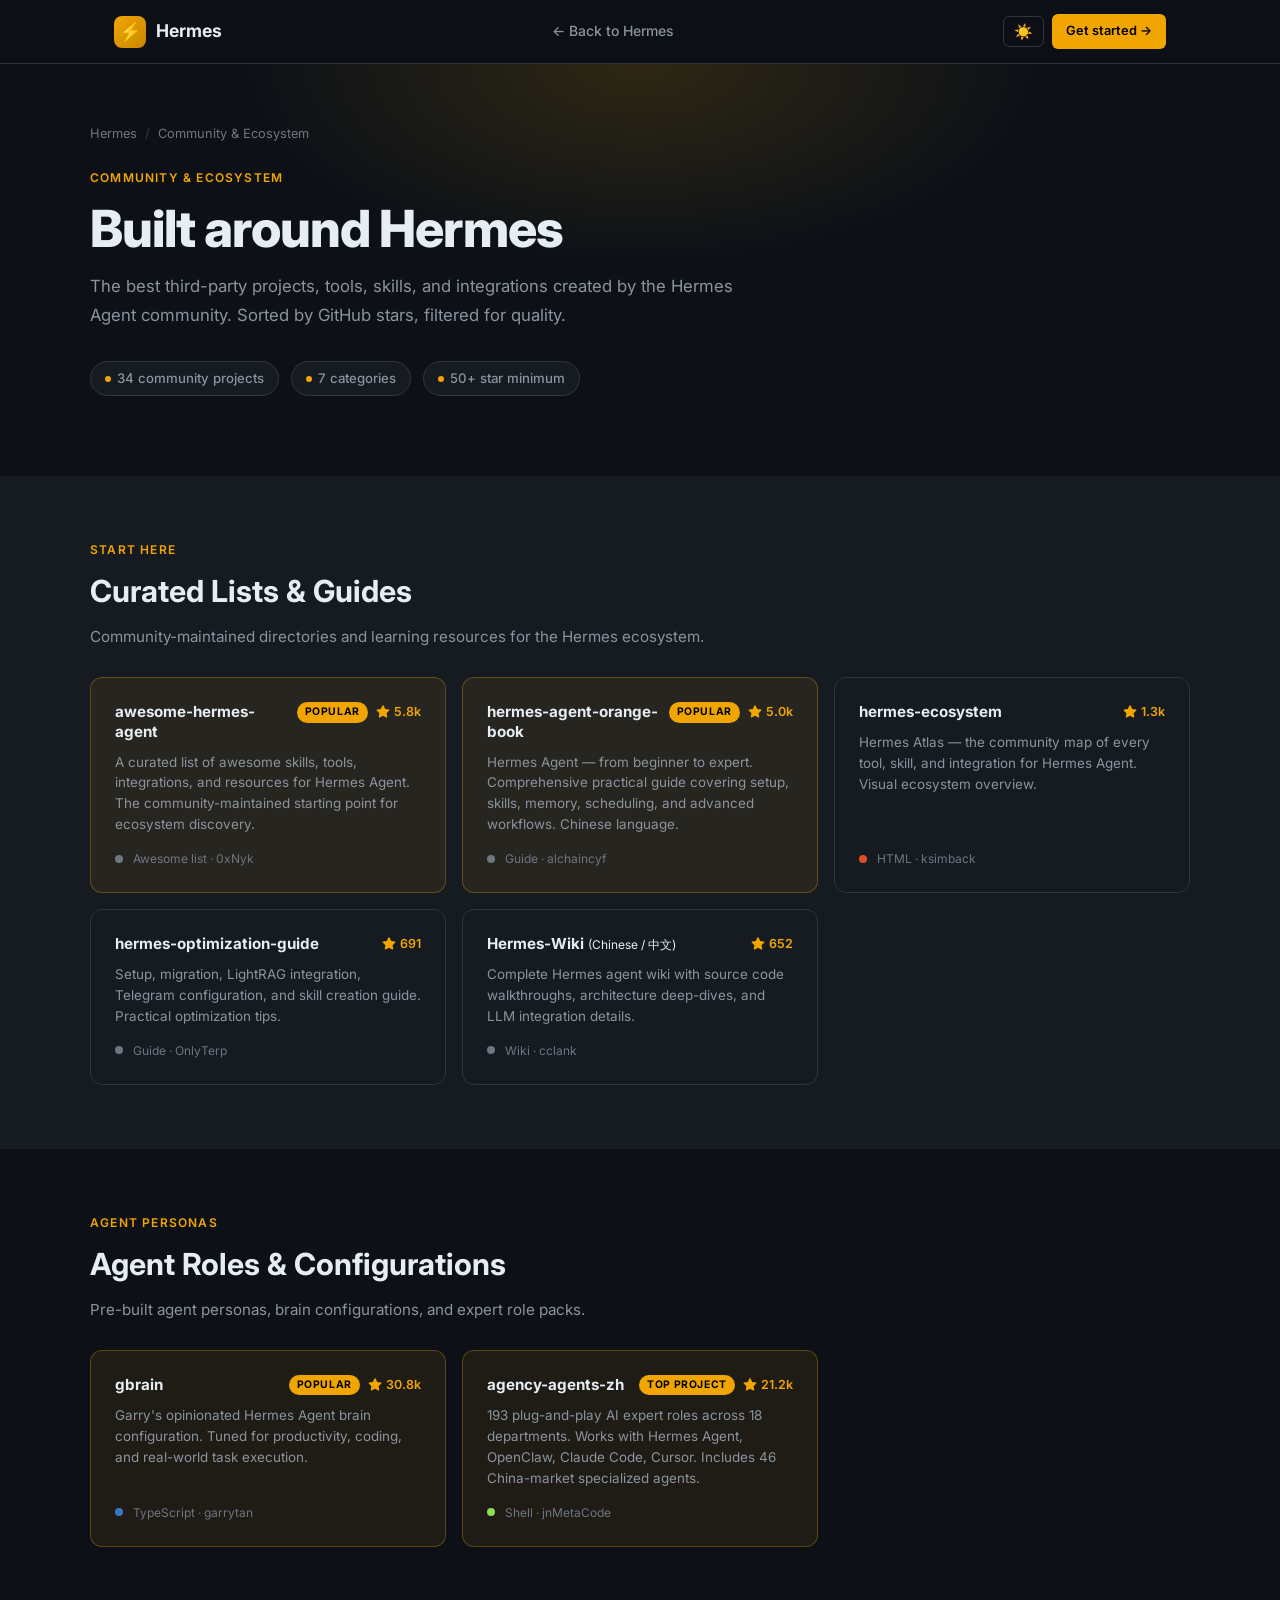
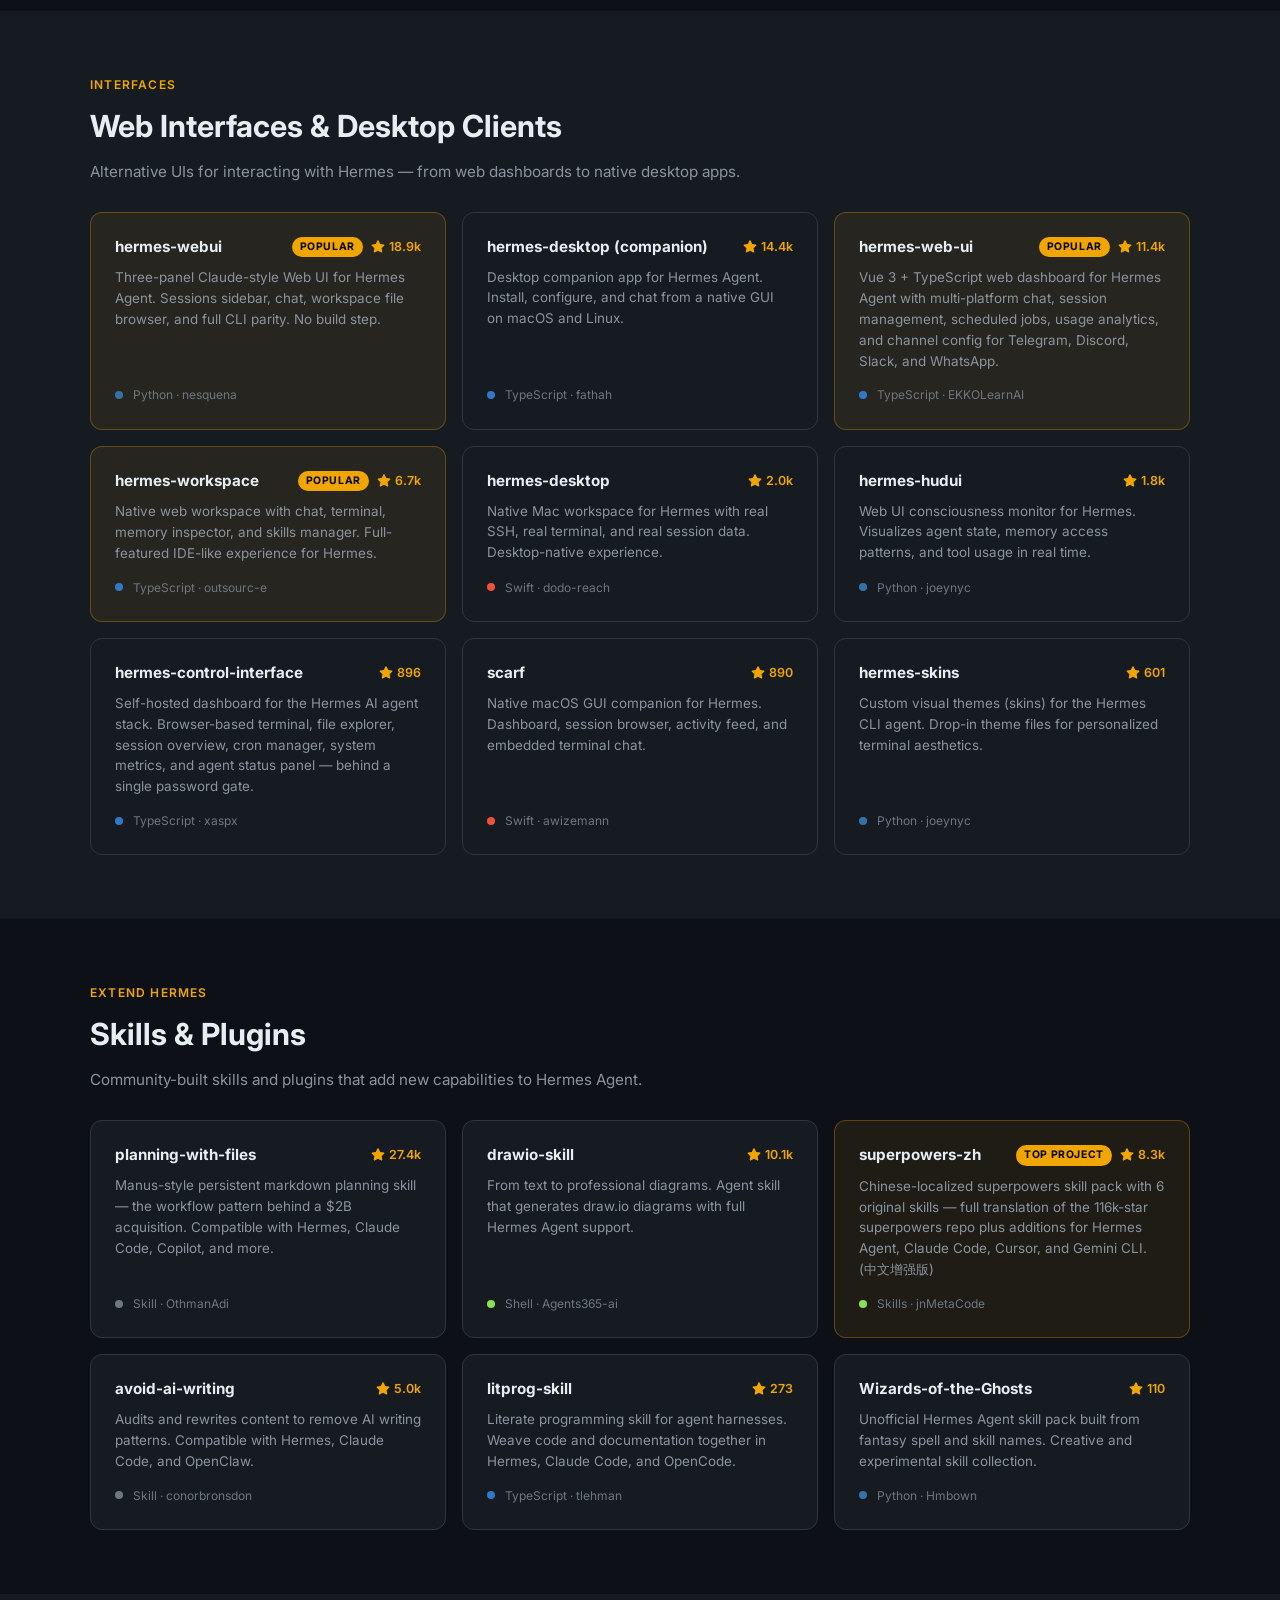
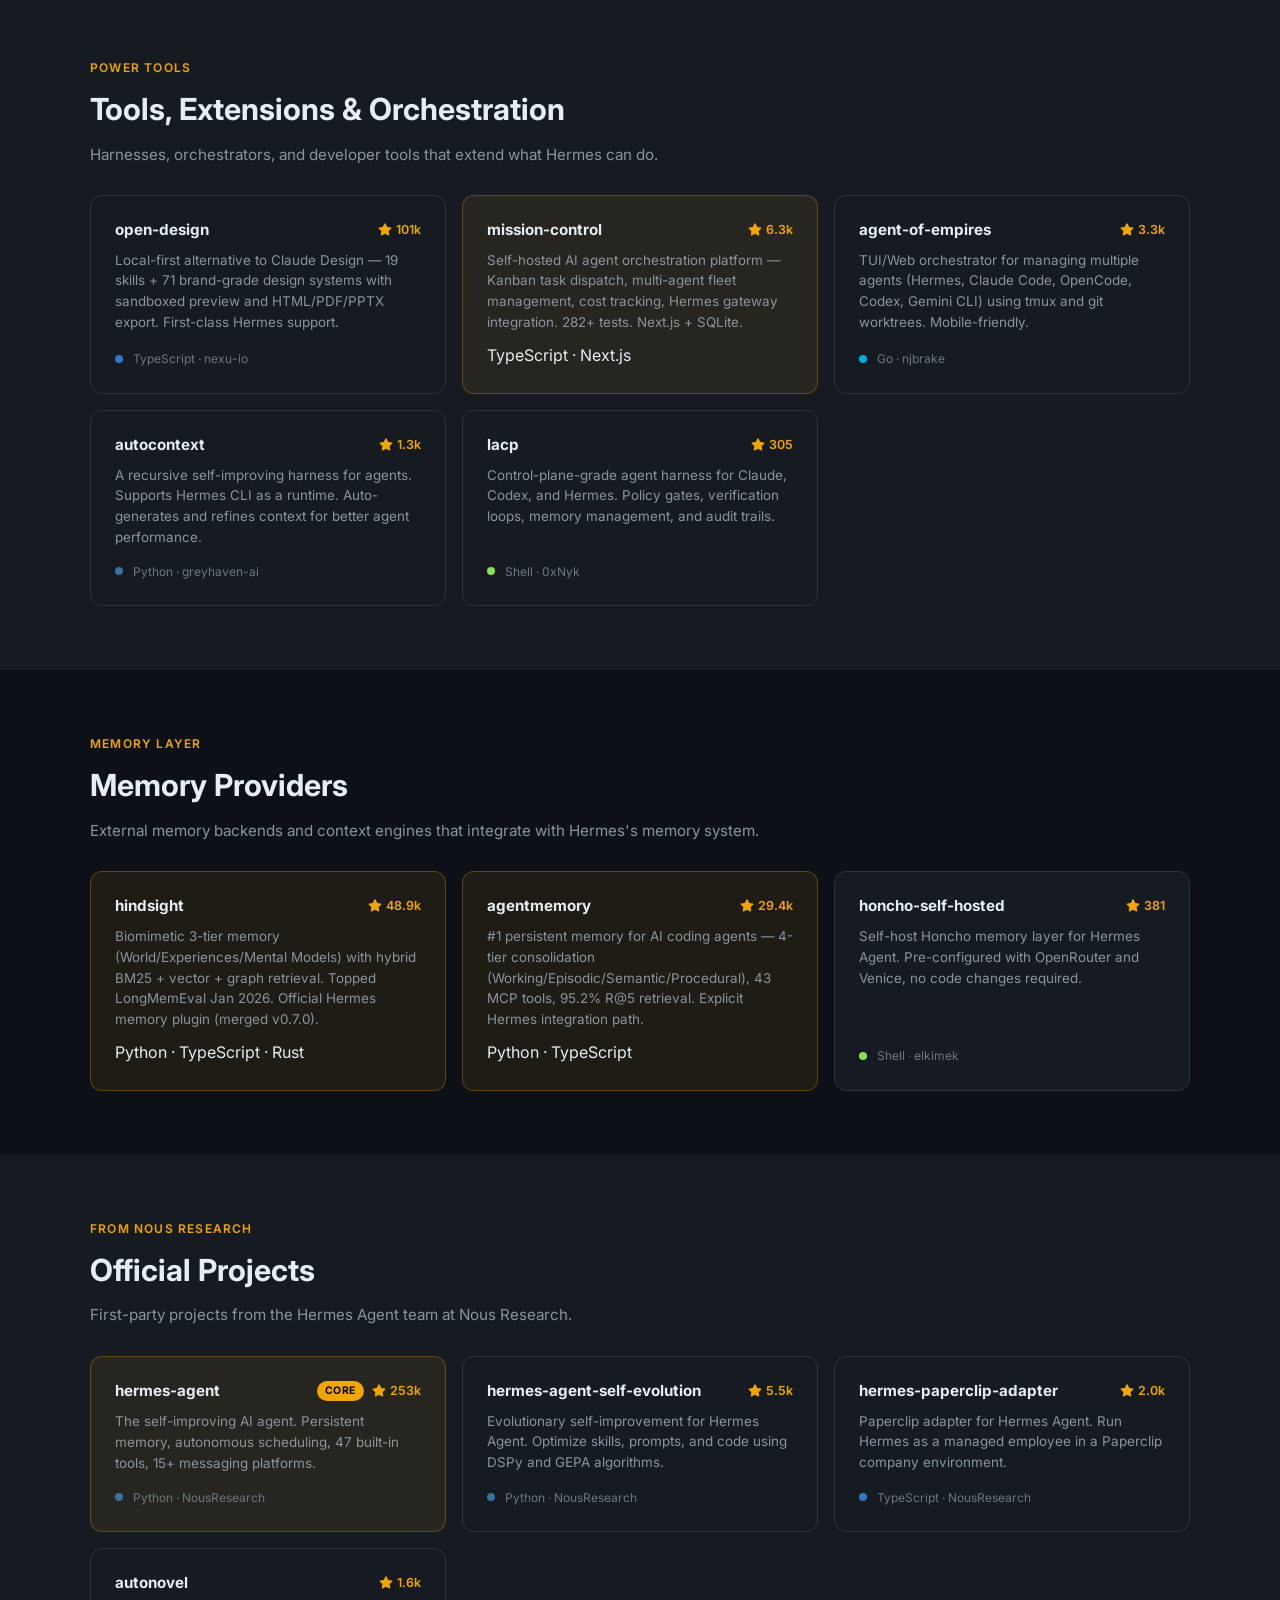
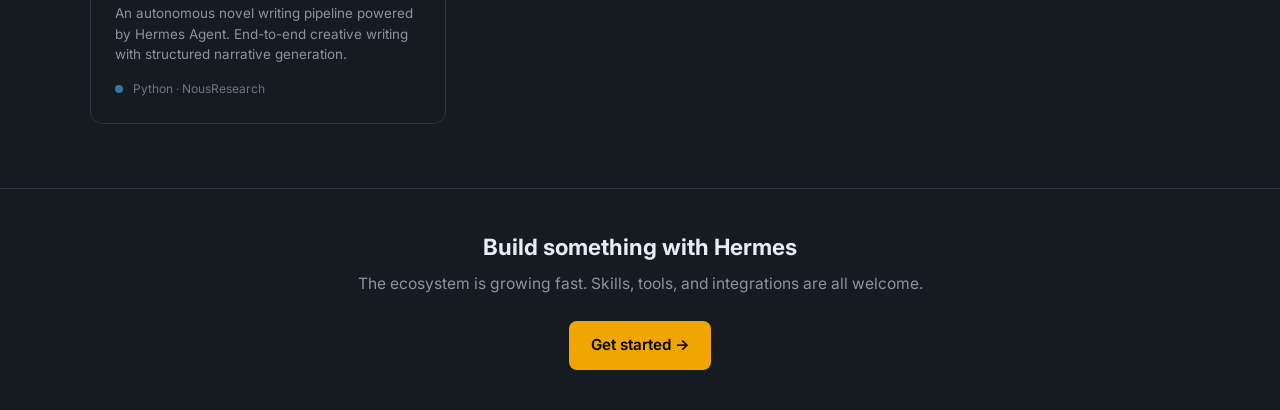
==== community/index.html @ 9e8f39f0 "docs(community): daily star count refresh + re-sort by stars" ====
<!DOCTYPE html>
<html lang="en" data-theme="dark">
<head>
  <script>
    // Canonical URL: strip trailing index.html so links always show the clean path
    (function(){
      var p = window.location.pathname;
      if (p.endsWith('/index.html')) {
        var clean = p.slice(0, p.length - 'index.html'.length);
        window.history.replaceState(null, '', clean + window.location.search + window.location.hash);
      }
    })();
  </script>
  <meta charset="UTF-8" />
  <meta name="viewport" content="width=device-width, initial-scale=1.0" />
  <title>Hermes Ecosystem — Community Projects &amp; Tools</title>
  <meta name="description" content="The best third-party projects, tools, skills, and integrations built around Hermes Agent by the open-source community." />
  <meta property="og:title" content="Hermes Ecosystem — Community Projects & Tools" />
  <meta property="og:description" content="The best third-party projects, tools, skills, and integrations built around Hermes Agent." />
  <meta property="og:type" content="website" />
  <link rel="icon" type="image/svg+xml" href="/favicon.svg" />
  <link rel="icon" type="image/png" sizes="32x32" href="/favicon-32.png" />
  <link rel="icon" type="image/png" sizes="192x192" href="/favicon-192.png" />
  <link rel="shortcut icon" href="/favicon.ico" />
  <link rel="apple-touch-icon" sizes="512x512" href="/apple-touch-icon.png" />
  <link rel="preconnect" href="https://fonts.googleapis.com" />
  <link rel="preconnect" href="https://fonts.gstatic.com" crossorigin />
  <link href="https://fonts.googleapis.com/css2?family=Inter:wght@300;400;500;600;700;800&family=JetBrains+Mono:wght@400;500&display=swap" rel="stylesheet" />
  <style>
    :root {
      --bg-primary: #0d1117;
      --bg-secondary: #161b22;
      --bg-tertiary: #21262d;
      --bg-card: #161b22;
      --bg-card-hover: #1c2128;
      --border: #30363d;
      --border-hover: #484f58;
      --text-primary: #e6edf3;
      --text-secondary: #8b949e;
      --text-muted: #6e7681;
      --accent: #f0a500;
      --accent-dim: #c88800;
      --accent-glow: rgba(240,165,0,0.15);
      --accent-subtle: rgba(240,165,0,0.08);
      --green: #3fb950;
      --red: #f85149;
      --blue: #58a6ff;
      --purple: #bc8cff;
      --nav-height: 64px;
      --radius: 8px;
      --radius-lg: 12px;
      --shadow: 0 1px 3px rgba(0,0,0,0.4),0 4px 16px rgba(0,0,0,0.3);
    }
    [data-theme="light"] {
      --bg-primary: #ffffff;
      --bg-secondary: #f6f8fa;
      --bg-tertiary: #eaeef2;
      --bg-card: #ffffff;
      --bg-card-hover: #f6f8fa;
      --border: #d0d7de;
      --border-hover: #9198a1;
      --text-primary: #1f2328;
      --text-secondary: #656d76;
      --text-muted: #9198a1;
      --accent: #c07800;
      --accent-dim: #a06000;
      --accent-glow: rgba(192,120,0,0.12);
      --accent-subtle: rgba(192,120,0,0.06);
      --green: #1a7f37;
      --red: #cf222e;
      --blue: #0969da;
      --purple: #7c3aed;
      --shadow: 0 1px 3px rgba(0,0,0,0.1),0 4px 16px rgba(0,0,0,0.06);
    }
    *,*::before,*::after{box-sizing:border-box;margin:0;padding:0}
    html{scroll-behavior:smooth;font-size:16px;overflow-x:hidden}
    body{font-family:'Inter',-apple-system,BlinkMacSystemFont,'Segoe UI',sans-serif;background:var(--bg-primary);color:var(--text-primary);line-height:1.6;transition:background 0.2s,color 0.2s;-webkit-font-smoothing:antialiased}
    a{color:var(--accent);text-decoration:none;transition:color 0.15s}
    a:hover{color:var(--accent-dim)}
    ::-webkit-scrollbar{width:6px;height:6px}
    ::-webkit-scrollbar-track{background:var(--bg-secondary)}
    ::-webkit-scrollbar-thumb{background:var(--border);border-radius:3px}

    /* Nav */
    #nav{position:fixed;top:0;left:0;right:0;height:var(--nav-height);background:rgba(13,17,23,0.92);backdrop-filter:blur(12px);-webkit-backdrop-filter:blur(12px);border-bottom:1px solid var(--border);z-index:1000}
    [data-theme="light"] #nav{background:rgba(255,255,255,0.92)}
    .nav-inner{max-width:1100px;margin:0 auto;padding:0 24px;height:100%;display:flex;align-items:center;justify-content:space-between;gap:16px}
    .nav-logo{display:flex;align-items:center;gap:10px;font-weight:700;font-size:1.1rem;color:var(--text-primary);text-decoration:none;flex-shrink:0}
    .nav-logo-icon{width:32px;height:32px;background:linear-gradient(135deg,var(--accent),var(--accent-dim));border-radius:8px;display:flex;align-items:center;justify-content:center;font-size:18px;line-height:1}
    .nav-back{display:flex;align-items:center;gap:6px;color:var(--text-secondary);font-size:0.875rem;font-weight:500;padding:6px 12px;border-radius:6px;transition:color 0.15s,background 0.15s;text-decoration:none}
    .nav-back:hover{color:var(--text-primary);background:var(--bg-tertiary)}
    .btn-theme{background:none;border:1px solid var(--border);color:var(--text-secondary);cursor:pointer;padding:7px 10px;border-radius:6px;font-size:15px;line-height:1;transition:border-color 0.15s,color 0.15s,background 0.15s}
    .btn-theme:hover{border-color:var(--border-hover);color:var(--text-primary);background:var(--bg-tertiary)}
    .hamburger{display:none;flex-direction:column;gap:5px;cursor:pointer;padding:6px;border:1px solid var(--border);border-radius:6px;background:none;transition:border-color 0.15s;flex-shrink:0}
    .hamburger:hover{border-color:var(--border-hover)}
    .hamburger span{display:block;width:20px;height:2px;background:var(--text-secondary);border-radius:2px;transition:transform 0.2s,opacity 0.2s}
    .hamburger.open span:nth-child(1){transform:translateY(7px) rotate(45deg)}
    .hamburger.open span:nth-child(2){opacity:0}
    .hamburger.open span:nth-child(3){transform:translateY(-7px) rotate(-45deg)}
    #community-mobile-menu{display:none;position:fixed;top:var(--nav-height);left:0;right:0;background:var(--bg-secondary);border-bottom:1px solid var(--border);padding:16px 24px;z-index:999;flex-direction:column;gap:4px}
    #community-mobile-menu.open{display:flex}
    #community-mobile-menu a{color:var(--text-secondary);font-size:0.95rem;font-weight:500;padding:10px 12px;border-radius:6px;transition:color 0.15s,background 0.15s;text-decoration:none}
    #community-mobile-menu a:hover{color:var(--text-primary);background:var(--bg-tertiary)}
    .btn-cta{background:var(--accent);color:#000;font-size:0.8rem;font-weight:600;padding:7px 14px;border-radius:6px;border:none;cursor:pointer;text-decoration:none;display:inline-block;transition:background 0.15s,transform 0.1s;white-space:nowrap}
    .btn-cta:hover{background:var(--accent-dim);color:#000;transform:translateY(-1px)}

    /* Layout */
    main{padding-top:var(--nav-height)}
    .hero{padding:60px 24px 48px;background:var(--bg-primary);position:relative;overflow:hidden}
    .hero::before{content:'';position:absolute;top:-200px;left:50%;transform:translateX(-50%);width:800px;height:400px;background:radial-gradient(ellipse at center,var(--accent-glow) 0%,transparent 70%);pointer-events:none}
    .container{max-width:1100px;margin:0 auto;position:relative}
    .section{padding:64px 24px}
    .section-alt{background:var(--bg-secondary)}

    /* Breadcrumb */
    .breadcrumb{display:flex;align-items:center;gap:8px;font-size:0.8rem;color:var(--text-muted);margin-bottom:24px;flex-wrap:wrap}
    .breadcrumb a{color:var(--text-muted)}
    .breadcrumb a:hover{color:var(--accent)}
    .breadcrumb-sep{opacity:0.4}

    /* Hero content */
    .page-label{font-size:0.75rem;font-weight:600;letter-spacing:0.1em;text-transform:uppercase;color:var(--accent);margin-bottom:12px}
    .page-title{font-size:clamp(2rem,5vw,3.2rem);font-weight:800;line-height:1.1;letter-spacing:-0.02em;margin-bottom:16px}
    .page-sub{font-size:1.05rem;color:var(--text-secondary);max-width:680px;line-height:1.7;margin-bottom:32px}

    /* Stats bar */
    .stats-bar{display:flex;flex-wrap:wrap;gap:12px;margin-bottom:32px}
    .stat-pill{display:inline-flex;align-items:center;gap:6px;background:var(--bg-secondary);border:1px solid var(--border);color:var(--text-secondary);font-size:0.825rem;font-weight:500;padding:6px 14px;border-radius:100px}
    .stat-pill .dot{width:6px;height:6px;background:var(--accent);border-radius:50%;flex-shrink:0}

    /* Category sections */
    .cat-label{font-size:0.75rem;font-weight:600;letter-spacing:0.1em;text-transform:uppercase;color:var(--accent);margin-bottom:8px}
    .cat-title{font-size:clamp(1.4rem,3vw,1.9rem);font-weight:700;margin-bottom:8px;color:var(--text-primary)}
    .cat-desc{font-size:0.95rem;color:var(--text-secondary);max-width:680px;line-height:1.65;margin-bottom:28px}

    /* Project cards */
    .project-grid{display:grid;grid-template-columns:repeat(3,minmax(0,1fr));gap:16px;margin-bottom:0}
    .project-grid > *{min-width:0}
    .project-card{background:var(--bg-card);border:1px solid var(--border);border-radius:var(--radius-lg);padding:24px;display:flex;flex-direction:column;gap:10px;transition:border-color 0.2s,transform 0.15s,background 0.2s;text-decoration:none;color:inherit}
    .project-card:hover{border-color:var(--accent);transform:translateY(-3px);background:var(--bg-card-hover);color:inherit}
    .project-header{display:flex;align-items:flex-start;justify-content:space-between;gap:8px}
    .project-name{font-size:0.95rem;font-weight:700;color:var(--text-primary);line-height:1.3;word-break:break-word;min-width:0;flex:1}
    .project-stars{display:inline-flex;align-items:center;gap:4px;font-size:0.78rem;font-weight:600;color:var(--accent);white-space:nowrap;flex-shrink:0}
    .project-stars svg{width:14px;height:14px;fill:var(--accent)}
    .project-desc{font-size:0.84rem;color:var(--text-secondary);line-height:1.55;flex:1}
    .project-meta{display:flex;align-items:center;gap:10px;font-size:0.75rem;color:var(--text-muted);margin-top:auto;padding-top:4px}
    .lang-dot{width:8px;height:8px;border-radius:50%;flex-shrink:0}
    .lang-python{background:#3572A5}
    .lang-ts{background:#3178c6}
    .lang-js{background:#f1e05a}
    .lang-swift{background:#F05138}
    .lang-shell{background:#89e051}
    .lang-html{background:#e34c26}
    .lang-go{background:#00ADD8}
    .lang-rust{background:#dea584}
    .lang-makefile{background:#427819}
    .lang-docs{background:var(--text-muted)}

    /* Featured card (wider) */
    .project-card.featured{border-color:rgba(240,165,0,0.3);background:var(--accent-subtle)}
    .project-card.featured:hover{border-color:var(--accent)}
    .featured-badge{font-size:0.65rem;font-weight:700;letter-spacing:0.06em;text-transform:uppercase;background:var(--accent);color:#000;padding:2px 8px;border-radius:100px;flex-shrink:0}

    /* CTA footer */
    .cta-strip{background:var(--bg-secondary);border-top:1px solid var(--border);padding:40px 24px;text-align:center}
    .cta-strip h2{font-size:1.4rem;font-weight:700;margin-bottom:8px}
    .cta-strip p{color:var(--text-secondary);margin-bottom:24px;font-size:0.975rem}
    .cta-btns{display:flex;gap:12px;justify-content:center;flex-wrap:wrap}
    .btn-primary{display:inline-flex;align-items:center;gap:6px;background:var(--accent);color:#000;font-weight:600;font-size:0.95rem;padding:12px 22px;border-radius:8px;transition:background 0.15s,transform 0.1s}
    .btn-primary:hover{background:var(--accent-dim);color:#000;transform:translateY(-1px)}
    .btn-secondary{display:inline-flex;align-items:center;gap:6px;background:var(--bg-card);border:1px solid var(--border);color:var(--text-primary);font-weight:500;font-size:0.95rem;padding:12px 22px;border-radius:8px;transition:border-color 0.15s,background 0.15s}
    .btn-secondary:hover{border-color:var(--border-hover);background:var(--bg-card-hover);color:var(--text-primary)}

    /* Responsive */
    @media(max-width:900px){.project-grid{grid-template-columns:repeat(2,minmax(0,1fr))}}
    @media(max-width:640px){
      .project-grid{grid-template-columns:1fr}
      .nav-back{display:none}
      .btn-cta{display:none}
      .hamburger{display:flex}
      .nav-inner{gap:8px}
      .hero{padding:48px 16px 36px}
      .section{padding:48px 16px}
    }
  </style>
</head>
<body>

<nav id="nav">
  <div class="nav-inner">
    <a href="../index.html" class="nav-logo">
      <div class="nav-logo-icon">&#9889;</div>
      Hermes
    </a>
    <a href="../index.html#resources" class="nav-back"><span>&larr; Back to Hermes</span></a>
    <div style="display:flex;align-items:center;gap:8px;flex-shrink:0">
      <button class="btn-theme" id="theme-toggle" aria-label="Toggle theme">🌙</button>
      <a href="https://hermes-agent.nousresearch.com/docs/getting-started/installation" class="btn-cta" target="_blank" rel="noopener">Get started &rarr;</a>
    </div>
    <button class="hamburger" id="community-hamburger" aria-label="Open menu">
      <span></span><span></span><span></span>
    </button>
  </div>
</nav>

<div id="community-mobile-menu">
  <a href="../index.html">⚡ Hermes Home</a>
  <a href="../index.html#why">Why Hermes</a>
  <a href="../index.html#features">Features</a>
  <a href="../index.html#compare">Compare</a>
  <a href="../index.html#install">Install</a>
  <a href="../index.html#resources">Resources</a>
  <a href="../eli5/" style="color:var(--accent)">🧠 ELI5 — What is Hermes?</a>
  <a href="../models/" style="color:var(--accent)">🤖 Best Models 2026</a>
  <a href="../index.html#resources" style="color:var(--accent)">🌎 Community &amp; Ecosystem</a>
  <a href="https://hermes-agent.nousresearch.com/docs/getting-started/installation" target="_blank" rel="noopener" style="color:var(--accent);margin-top:4px">Get started →</a>
</div>

<main>
  <div class="hero">
    <div class="container">
      <nav class="breadcrumb" aria-label="Breadcrumb">
        <a href="../index.html">Hermes</a>
        <span class="breadcrumb-sep">/</span>
        <span>Community &amp; Ecosystem</span>
      </nav>

      <div class="page-label">Community &amp; Ecosystem</div>
      <h1 class="page-title">Built around Hermes</h1>
      <p class="page-sub">The best third-party projects, tools, skills, and integrations created by the Hermes Agent community. Sorted by GitHub stars, filtered for quality.</p>

      <div class="stats-bar">
        <span class="stat-pill"><span class="dot"></span>34 community projects</span>
        <span class="stat-pill"><span class="dot"></span>7 categories</span>
        <span class="stat-pill"><span class="dot"></span>50+ star minimum</span>
      </div>
    </div>
  </div>

  <!-- ===== CURATED LISTS & GUIDES ===== -->
  <div class="section section-alt">
    <div class="container">
      <p class="cat-label">Start here</p>
      <h2 class="cat-title">Curated Lists &amp; Guides</h2>
      <p class="cat-desc">Community-maintained directories and learning resources for the Hermes ecosystem.</p>
      <div class="project-grid">
        <a href="https://github.com/0xNyk/awesome-hermes-agent" target="_blank" rel="noopener" class="project-card featured">
          <div class="project-header">
            <div class="project-name">awesome-hermes-agent</div>
            <span class="featured-badge">Popular</span>
            <span class="project-stars"><svg viewBox="0 0 16 16"><path d="M8 .25a.75.75 0 0 1 .673.418l1.882 3.815 4.21.612a.75.75 0 0 1 .416 1.279l-3.046 2.97.719 4.192a.75.75 0 0 1-1.088.791L8 12.347l-3.766 1.98a.75.75 0 0 1-1.088-.79l.72-4.194L.818 6.374a.75.75 0 0 1 .416-1.28l4.21-.611L7.327.668A.75.75 0 0 1 8 .25z"/></svg>5.8k</span>
          </div>
          <div class="project-desc">A curated list of awesome skills, tools, integrations, and resources for Hermes Agent. The community-maintained starting point for ecosystem discovery.</div>
          <div class="project-meta"><span class="lang-dot lang-docs"></span> Awesome list &middot; 0xNyk</div>
        </a>
        <a href="https://github.com/alchaincyf/hermes-agent-orange-book" target="_blank" rel="noopener" class="project-card featured">
          <div class="project-header">
            <div class="project-name">hermes-agent-orange-book</div>
            <span class="featured-badge">Popular</span>
            <span class="project-stars"><svg viewBox="0 0 16 16"><path d="M8 .25a.75.75 0 0 1 .673.418l1.882 3.815 4.21.612a.75.75 0 0 1 .416 1.279l-3.046 2.97.719 4.192a.75.75 0 0 1-1.088.791L8 12.347l-3.766 1.98a.75.75 0 0 1-1.088-.79l.72-4.194L.818 6.374a.75.75 0 0 1 .416-1.28l4.21-.611L7.327.668A.75.75 0 0 1 8 .25z"/></svg>5.0k</span>
          </div>
          <div class="project-desc">Hermes Agent &mdash; from beginner to expert. Comprehensive practical guide covering setup, skills, memory, scheduling, and advanced workflows. Chinese language.</div>
          <div class="project-meta"><span class="lang-dot lang-docs"></span> Guide &middot; alchaincyf</div>
        </a>
        <a href="https://github.com/ksimback/hermes-ecosystem" target="_blank" rel="noopener" class="project-card">
          <div class="project-header">
            <div class="project-name">hermes-ecosystem</div>
            <span class="project-stars"><svg viewBox="0 0 16 16"><path d="M8 .25a.75.75 0 0 1 .673.418l1.882 3.815 4.21.612a.75.75 0 0 1 .416 1.279l-3.046 2.97.719 4.192a.75.75 0 0 1-1.088.791L8 12.347l-3.766 1.98a.75.75 0 0 1-1.088-.79l.72-4.194L.818 6.374a.75.75 0 0 1 .416-1.28l4.21-.611L7.327.668A.75.75 0 0 1 8 .25z"/></svg>1.3k</span>
          </div>
          <div class="project-desc">Hermes Atlas &mdash; the community map of every tool, skill, and integration for Hermes Agent. Visual ecosystem overview.</div>
          <div class="project-meta"><span class="lang-dot lang-html"></span> HTML &middot; ksimback</div>
        </a>
        <a href="https://github.com/OnlyTerp/hermes-optimization-guide" target="_blank" rel="noopener" class="project-card">
          <div class="project-header">
            <div class="project-name">hermes-optimization-guide</div>
            <span class="project-stars"><svg viewBox="0 0 16 16"><path d="M8 .25a.75.75 0 0 1 .673.418l1.882 3.815 4.21.612a.75.75 0 0 1 .416 1.279l-3.046 2.97.719 4.192a.75.75 0 0 1-1.088.791L8 12.347l-3.766 1.98a.75.75 0 0 1-1.088-.79l.72-4.194L.818 6.374a.75.75 0 0 1 .416-1.28l4.21-.611L7.327.668A.75.75 0 0 1 8 .25z"/></svg>691</span>
          </div>
          <div class="project-desc">Setup, migration, LightRAG integration, Telegram configuration, and skill creation guide. Practical optimization tips.</div>
          <div class="project-meta"><span class="lang-dot lang-docs"></span> Guide &middot; OnlyTerp</div>
        </a>
        <a href="https://github.com/cclank/Hermes-Wiki" target="_blank" rel="noopener" class="project-card">
          <div class="project-header">
            <div class="project-name">Hermes-Wiki <span style="font-weight: normal; font-size: 12px;">(Chinese / 中文)</span></div>
            <span class="project-stars"><svg viewBox="0 0 16 16"><path d="M8 .25a.75.75 0 0 1 .673.418l1.882 3.815 4.21.612a.75.75 0 0 1 .416 1.279l-3.046 2.97.719 4.192a.75.75 0 0 1-1.088.791L8 12.347l-3.766 1.98a.75.75 0 0 1-1.088-.79l.72-4.194L.818 6.374a.75.75 0 0 1 .416-1.28l4.21-.611L7.327.668A.75.75 0 0 1 8 .25z"/></svg>652</span>
          </div>
          <div class="project-desc">Complete Hermes agent wiki with source code walkthroughs, architecture deep-dives, and LLM integration details.</div>
          <div class="project-meta"><span class="lang-dot lang-docs"></span> Wiki &middot; cclank</div>
        </a>
      </div>
    </div>
  </div>

  <!-- ===== AGENT ROLES & CONFIGS ===== -->
  <div class="section">
    <div class="container">
      <p class="cat-label">Agent personas</p>
      <h2 class="cat-title">Agent Roles &amp; Configurations</h2>
      <p class="cat-desc">Pre-built agent personas, brain configurations, and expert role packs.</p>
      <div class="project-grid">
        <a href="https://github.com/garrytan/gbrain" target="_blank" rel="noopener" class="project-card featured">
          <div class="project-header">
            <div class="project-name">gbrain</div>
            <span class="featured-badge">Popular</span>
            <span class="project-stars"><svg viewBox="0 0 16 16"><path d="M8 .25a.75.75 0 0 1 .673.418l1.882 3.815 4.21.612a.75.75 0 0 1 .416 1.279l-3.046 2.97.719 4.192a.75.75 0 0 1-1.088.791L8 12.347l-3.766 1.98a.75.75 0 0 1-1.088-.79l.72-4.194L.818 6.374a.75.75 0 0 1 .416-1.28l4.21-.611L7.327.668A.75.75 0 0 1 8 .25z"/></svg>30.8k</span>
          </div>
          <div class="project-desc">Garry's opinionated Hermes Agent brain configuration. Tuned for productivity, coding, and real-world task execution.</div>
          <div class="project-meta"><span class="lang-dot lang-ts"></span> TypeScript &middot; garrytan</div>
        </a>
        <a href="https://github.com/jnMetaCode/agency-agents-zh" target="_blank" rel="noopener" class="project-card featured">
          <div class="project-header">
            <div class="project-name">agency-agents-zh</div>
            <span class="featured-badge">Top project</span>
            <span class="project-stars"><svg viewBox="0 0 16 16"><path d="M8 .25a.75.75 0 0 1 .673.418l1.882 3.815 4.21.612a.75.75 0 0 1 .416 1.279l-3.046 2.97.719 4.192a.75.75 0 0 1-1.088.791L8 12.347l-3.766 1.98a.75.75 0 0 1-1.088-.79l.72-4.194L.818 6.374a.75.75 0 0 1 .416-1.28l4.21-.611L7.327.668A.75.75 0 0 1 8 .25z"/></svg>21.2k</span>
          </div>
          <div class="project-desc">193 plug-and-play AI expert roles across 18 departments. Works with Hermes Agent, OpenClaw, Claude Code, Cursor. Includes 46 China-market specialized agents.</div>
          <div class="project-meta"><span class="lang-dot lang-shell"></span> Shell &middot; jnMetaCode</div>
        </a>
      </div>
    </div>
  </div>

  <!-- ===== WEB INTERFACES & DESKTOP ===== -->
  <div class="section section-alt">
    <div class="container">
      <p class="cat-label">Interfaces</p>
      <h2 class="cat-title">Web Interfaces &amp; Desktop Clients</h2>
      <p class="cat-desc">Alternative UIs for interacting with Hermes &mdash; from web dashboards to native desktop apps.</p>
      <div class="project-grid">
        <a href="https://github.com/nesquena/hermes-webui" target="_blank" rel="noopener" class="project-card featured">
          <div class="project-header">
            <div class="project-name">hermes-webui</div>
            <span class="featured-badge">Popular</span>
            <span class="project-stars"><svg viewBox="0 0 16 16"><path d="M8 .25a.75.75 0 0 1 .673.418l1.882 3.815 4.21.612a.75.75 0 0 1 .416 1.279l-3.046 2.97.719 4.192a.75.75 0 0 1-1.088.791L8 12.347l-3.766 1.98a.75.75 0 0 1-1.088-.79l.72-4.194L.818 6.374a.75.75 0 0 1 .416-1.28l4.21-.611L7.327.668A.75.75 0 0 1 8 .25z"/></svg>18.9k</span>
          </div>
          <div class="project-desc">Three-panel Claude-style Web UI for Hermes Agent. Sessions sidebar, chat, workspace file browser, and full CLI parity. No build step.</div>
          <div class="project-meta"><span class="lang-dot lang-python"></span> Python &middot; nesquena</div>
        </a>
        <a href="https://github.com/fathah/hermes-desktop" target="_blank" rel="noopener" class="project-card">
          <div class="project-header">
            <div class="project-name">hermes-desktop (companion)</div>
            <span class="project-stars"><svg viewBox="0 0 16 16"><path d="M8 .25a.75.75 0 0 1 .673.418l1.882 3.815 4.21.612a.75.75 0 0 1 .416 1.279l-3.046 2.97.719 4.192a.75.75 0 0 1-1.088.791L8 12.347l-3.766 1.98a.75.75 0 0 1-1.088-.79l.72-4.194L.818 6.374a.75.75 0 0 1 .416-1.28l4.21-.611L7.327.668A.75.75 0 0 1 8 .25z"/></svg>14.4k</span>
          </div>
          <div class="project-desc">Desktop companion app for Hermes Agent. Install, configure, and chat from a native GUI on macOS and Linux.</div>
          <div class="project-meta"><span class="lang-dot lang-ts"></span> TypeScript &middot; fathah</div>
        </a>
        <a href="https://github.com/EKKOLearnAI/hermes-web-ui" target="_blank" rel="noopener" class="project-card featured">
          <div class="project-header">
            <div class="project-name">hermes-web-ui</div>
            <span class="featured-badge">Popular</span>
            <span class="project-stars"><svg viewBox="0 0 16 16"><path d="M8 .25a.75.75 0 0 1 .673.418l1.882 3.815 4.21.612a.75.75 0 0 1 .416 1.279l-3.046 2.97.719 4.192a.75.75 0 0 1-1.088.791L8 12.347l-3.766 1.98a.75.75 0 0 1-1.088-.79l.72-4.194L.818 6.374a.75.75 0 0 1 .416-1.28l4.21-.611L7.327.668A.75.75 0 0 1 8 .25z"/></svg>11.4k</span>
          </div>
          <div class="project-desc">Vue 3 + TypeScript web dashboard for Hermes Agent with multi-platform chat, session management, scheduled jobs, usage analytics, and channel config for Telegram, Discord, Slack, and WhatsApp.</div>
          <div class="project-meta"><span class="lang-dot lang-ts"></span> TypeScript &middot; EKKOLearnAI</div>
        </a>
        <a href="https://github.com/outsourc-e/hermes-workspace" target="_blank" rel="noopener" class="project-card featured">
          <div class="project-header">
            <div class="project-name">hermes-workspace</div>
            <span class="featured-badge">Popular</span>
            <span class="project-stars"><svg viewBox="0 0 16 16"><path d="M8 .25a.75.75 0 0 1 .673.418l1.882 3.815 4.21.612a.75.75 0 0 1 .416 1.279l-3.046 2.97.719 4.192a.75.75 0 0 1-1.088.791L8 12.347l-3.766 1.98a.75.75 0 0 1-1.088-.79l.72-4.194L.818 6.374a.75.75 0 0 1 .416-1.28l4.21-.611L7.327.668A.75.75 0 0 1 8 .25z"/></svg>6.7k</span>
          </div>
          <div class="project-desc">Native web workspace with chat, terminal, memory inspector, and skills manager. Full-featured IDE-like experience for Hermes.</div>
          <div class="project-meta"><span class="lang-dot lang-ts"></span> TypeScript &middot; outsourc-e</div>
        </a>
        <a href="https://github.com/dodo-reach/hermes-desktop" target="_blank" rel="noopener" class="project-card">
          <div class="project-header">
            <div class="project-name">hermes-desktop</div>
            <span class="project-stars"><svg viewBox="0 0 16 16"><path d="M8 .25a.75.75 0 0 1 .673.418l1.882 3.815 4.21.612a.75.75 0 0 1 .416 1.279l-3.046 2.97.719 4.192a.75.75 0 0 1-1.088.791L8 12.347l-3.766 1.98a.75.75 0 0 1-1.088-.79l.72-4.194L.818 6.374a.75.75 0 0 1 .416-1.28l4.21-.611L7.327.668A.75.75 0 0 1 8 .25z"/></svg>2.0k</span>
          </div>
          <div class="project-desc">Native Mac workspace for Hermes with real SSH, real terminal, and real session data. Desktop-native experience.</div>
          <div class="project-meta"><span class="lang-dot lang-swift"></span> Swift &middot; dodo-reach</div>
        </a>
        <a href="https://github.com/joeynyc/hermes-hudui" target="_blank" rel="noopener" class="project-card">
          <div class="project-header">
            <div class="project-name">hermes-hudui</div>
            <span class="project-stars"><svg viewBox="0 0 16 16"><path d="M8 .25a.75.75 0 0 1 .673.418l1.882 3.815 4.21.612a.75.75 0 0 1 .416 1.279l-3.046 2.97.719 4.192a.75.75 0 0 1-1.088.791L8 12.347l-3.766 1.98a.75.75 0 0 1-1.088-.79l.72-4.194L.818 6.374a.75.75 0 0 1 .416-1.28l4.21-.611L7.327.668A.75.75 0 0 1 8 .25z"/></svg>1.8k</span>
          </div>
          <div class="project-desc">Web UI consciousness monitor for Hermes. Visualizes agent state, memory access patterns, and tool usage in real time.</div>
          <div class="project-meta"><span class="lang-dot lang-python"></span> Python &middot; joeynyc</div>
        </a>
        <a href="https://github.com/xaspx/hermes-control-interface" target="_blank" rel="noopener" class="project-card">
          <div class="project-header">
            <div class="project-name">hermes-control-interface</div>
            <span class="project-stars"><svg viewBox="0 0 16 16"><path d="M8 .25a.75.75 0 0 1 .673.418l1.882 3.815 4.21.612a.75.75 0 0 1 .416 1.279l-3.046 2.97.719 4.192a.75.75 0 0 1-1.088.791L8 12.347l-3.766 1.98a.75.75 0 0 1-1.088-.79l.72-4.194L.818 6.374a.75.75 0 0 1 .416-1.28l4.21-.611L7.327.668A.75.75 0 0 1 8 .25z"/></svg>896</span>
          </div>
          <div class="project-desc">Self-hosted dashboard for the Hermes AI agent stack. Browser-based terminal, file explorer, session overview, cron manager, system metrics, and agent status panel — behind a single password gate.</div>
          <div class="project-meta"><span class="lang-dot lang-ts"></span> TypeScript &middot; xaspx</div>
        </a>
        <a href="https://github.com/awizemann/scarf" target="_blank" rel="noopener" class="project-card">
          <div class="project-header">
            <div class="project-name">scarf</div>
            <span class="project-stars"><svg viewBox="0 0 16 16"><path d="M8 .25a.75.75 0 0 1 .673.418l1.882 3.815 4.21.612a.75.75 0 0 1 .416 1.279l-3.046 2.97.719 4.192a.75.75 0 0 1-1.088.791L8 12.347l-3.766 1.98a.75.75 0 0 1-1.088-.79l.72-4.194L.818 6.374a.75.75 0 0 1 .416-1.28l4.21-.611L7.327.668A.75.75 0 0 1 8 .25z"/></svg>890</span>
          </div>
          <div class="project-desc">Native macOS GUI companion for Hermes. Dashboard, session browser, activity feed, and embedded terminal chat.</div>
          <div class="project-meta"><span class="lang-dot lang-swift"></span> Swift &middot; awizemann</div>
        </a>
        <a href="https://github.com/joeynyc/hermes-skins" target="_blank" rel="noopener" class="project-card">
          <div class="project-header">
            <div class="project-name">hermes-skins</div>
            <span class="project-stars"><svg viewBox="0 0 16 16"><path d="M8 .25a.75.75 0 0 1 .673.418l1.882 3.815 4.21.612a.75.75 0 0 1 .416 1.279l-3.046 2.97.719 4.192a.75.75 0 0 1-1.088.791L8 12.347l-3.766 1.98a.75.75 0 0 1-1.088-.79l.72-4.194L.818 6.374a.75.75 0 0 1 .416-1.28l4.21-.611L7.327.668A.75.75 0 0 1 8 .25z"/></svg>601</span>
          </div>
          <div class="project-desc">Custom visual themes (skins) for the Hermes CLI agent. Drop-in theme files for personalized terminal aesthetics.</div>
          <div class="project-meta"><span class="lang-dot lang-python"></span> Python &middot; joeynyc</div>
        </a>
      </div>
    </div>
  </div>

  <!-- ===== SKILLS & PLUGINS ===== -->
  <div class="section">
    <div class="container">
      <p class="cat-label">Extend Hermes</p>
      <h2 class="cat-title">Skills &amp; Plugins</h2>
      <p class="cat-desc">Community-built skills and plugins that add new capabilities to Hermes Agent.</p>
      <div class="project-grid">
        <a href="https://github.com/OthmanAdi/planning-with-files" target="_blank" rel="noopener" class="project-card">
          <div class="project-header">
            <div class="project-name">planning-with-files</div>
            <span class="project-stars"><svg viewBox="0 0 16 16"><path d="M8 .25a.75.75 0 0 1 .673.418l1.882 3.815 4.21.612a.75.75 0 0 1 .416 1.279l-3.046 2.97.719 4.192a.75.75 0 0 1-1.088.791L8 12.347l-3.766 1.98a.75.75 0 0 1-1.088-.79l.72-4.194L.818 6.374a.75.75 0 0 1 .416-1.28l4.21-.611L7.327.668A.75.75 0 0 1 8 .25z"/></svg>27.4k</span>
          </div>
          <div class="project-desc">Manus-style persistent markdown planning skill — the workflow pattern behind a $2B acquisition. Compatible with Hermes, Claude Code, Copilot, and more.</div>
          <div class="project-meta"><span class="lang-dot lang-docs"></span> Skill &middot; OthmanAdi</div>
        </a>
        <a href="https://github.com/Agents365-ai/drawio-skill" target="_blank" rel="noopener" class="project-card">
          <div class="project-header">
            <div class="project-name">drawio-skill</div>
            <span class="project-stars"><svg viewBox="0 0 16 16"><path d="M8 .25a.75.75 0 0 1 .673.418l1.882 3.815 4.21.612a.75.75 0 0 1 .416 1.279l-3.046 2.97.719 4.192a.75.75 0 0 1-1.088.791L8 12.347l-3.766 1.98a.75.75 0 0 1-1.088-.79l.72-4.194L.818 6.374a.75.75 0 0 1 .416-1.28l4.21-.611L7.327.668A.75.75 0 0 1 8 .25z"/></svg>10.1k</span>
          </div>
          <div class="project-desc">From text to professional diagrams. Agent skill that generates draw.io diagrams with full Hermes Agent support.</div>
          <div class="project-meta"><span class="lang-dot lang-shell"></span> Shell &middot; Agents365-ai</div>
        </a>
        <a href="https://github.com/jnMetaCode/superpowers-zh" target="_blank" rel="noopener" class="project-card featured">
          <div class="project-header">
            <div class="project-name">superpowers-zh</div>
            <span class="featured-badge">Top project</span>
            <span class="project-stars"><svg viewBox="0 0 16 16"><path d="M8 .25a.75.75 0 0 1 .673.418l1.882 3.815 4.21.612a.75.75 0 0 1 .416 1.279l-3.046 2.97.719 4.192a.75.75 0 0 1-1.088.791L8 12.347l-3.766 1.98a.75.75 0 0 1-1.088-.79l.72-4.194L.818 6.374a.75.75 0 0 1 .416-1.28l4.21-.611L7.327.668A.75.75 0 0 1 8 .25z"/></svg>8.3k</span>
          </div>
          <div class="project-desc">Chinese-localized superpowers skill pack with 6 original skills — full translation of the 116k-star superpowers repo plus additions for Hermes Agent, Claude Code, Cursor, and Gemini CLI. (中文增强版)</div>
          <div class="project-meta"><span class="lang-dot lang-shell"></span> Skills &middot; jnMetaCode</div>
        </a>
        <a href="https://github.com/conorbronsdon/avoid-ai-writing" target="_blank" rel="noopener" class="project-card">
          <div class="project-header">
            <div class="project-name">avoid-ai-writing</div>
            <span class="project-stars"><svg viewBox="0 0 16 16"><path d="M8 .25a.75.75 0 0 1 .673.418l1.882 3.815 4.21.612a.75.75 0 0 1 .416 1.279l-3.046 2.97.719 4.192a.75.75 0 0 1-1.088.791L8 12.347l-3.766 1.98a.75.75 0 0 1-1.088-.79l.72-4.194L.818 6.374a.75.75 0 0 1 .416-1.28l4.21-.611L7.327.668A.75.75 0 0 1 8 .25z"/></svg>5.0k</span>
          </div>
          <div class="project-desc">Audits and rewrites content to remove AI writing patterns. Compatible with Hermes, Claude Code, and OpenClaw.</div>
          <div class="project-meta"><span class="lang-dot lang-docs"></span> Skill &middot; conorbronsdon</div>
        </a>
        <a href="https://github.com/tlehman/litprog-skill" target="_blank" rel="noopener" class="project-card">
          <div class="project-header">
            <div class="project-name">litprog-skill</div>
            <span class="project-stars"><svg viewBox="0 0 16 16"><path d="M8 .25a.75.75 0 0 1 .673.418l1.882 3.815 4.21.612a.75.75 0 0 1 .416 1.279l-3.046 2.97.719 4.192a.75.75 0 0 1-1.088.791L8 12.347l-3.766 1.98a.75.75 0 0 1-1.088-.79l.72-4.194L.818 6.374a.75.75 0 0 1 .416-1.28l4.21-.611L7.327.668A.75.75 0 0 1 8 .25z"/></svg>273</span>
          </div>
          <div class="project-desc">Literate programming skill for agent harnesses. Weave code and documentation together in Hermes, Claude Code, and OpenCode.</div>
          <div class="project-meta"><span class="lang-dot lang-ts"></span> TypeScript &middot; tlehman</div>
        </a>
        <a href="https://github.com/Hmbown/Wizards-of-the-Ghosts" target="_blank" rel="noopener" class="project-card">
          <div class="project-header">
            <div class="project-name">Wizards-of-the-Ghosts</div>
            <span class="project-stars"><svg viewBox="0 0 16 16"><path d="M8 .25a.75.75 0 0 1 .673.418l1.882 3.815 4.21.612a.75.75 0 0 1 .416 1.279l-3.046 2.97.719 4.192a.75.75 0 0 1-1.088.791L8 12.347l-3.766 1.98a.75.75 0 0 1-1.088-.79l.72-4.194L.818 6.374a.75.75 0 0 1 .416-1.28l4.21-.611L7.327.668A.75.75 0 0 1 8 .25z"/></svg>110</span>
          </div>
          <div class="project-desc">Unofficial Hermes Agent skill pack built from fantasy spell and skill names. Creative and experimental skill collection.</div>
          <div class="project-meta"><span class="lang-dot lang-python"></span> Python &middot; Hmbown</div>
        </a>
      </div>
    </div>
  </div>

  <!-- ===== TOOLS & EXTENSIONS ===== -->
  <div class="section section-alt">
    <div class="container">
      <p class="cat-label">Power tools</p>
      <h2 class="cat-title">Tools, Extensions &amp; Orchestration</h2>
      <p class="cat-desc">Harnesses, orchestrators, and developer tools that extend what Hermes can do.</p>
      <div class="project-grid">
        <a href="https://github.com/nexu-io/open-design" target="_blank" rel="noopener" class="project-card">
          <div class="project-header">
            <div class="project-name">open-design</div>
            <span class="project-stars"><svg viewBox="0 0 16 16"><path d="M8 .25a.75.75 0 0 1 .673.418l1.882 3.815 4.21.612a.75.75 0 0 1 .416 1.279l-3.046 2.97.719 4.192a.75.75 0 0 1-1.088.791L8 12.347l-3.766 1.98a.75.75 0 0 1-1.088-.79l.72-4.194L.818 6.374a.75.75 0 0 1 .416-1.28l4.21-.611L7.327.668A.75.75 0 0 1 8 .25z"/></svg>101k</span>
          </div>
          <div class="project-desc">Local-first alternative to Claude Design — 19 skills + 71 brand-grade design systems with sandboxed preview and HTML/PDF/PPTX export. First-class Hermes support.</div>
          <div class="project-meta"><span class="lang-dot lang-ts"></span> TypeScript &middot; nexu-io</div>
        </a>
        <a href="https://github.com/builderz-labs/mission-control" target="_blank" rel="noopener" class="project-card featured">
          <div class="project-header">
            <div class="project-name">mission-control</div>
            <span class="project-stars"><svg viewBox="0 0 16 16"><path d="M8 .25a.75.75 0 0 1 .673.418l1.882 3.815 4.21.612a.75.75 0 0 1 .416 1.279l-3.046 2.97.719 4.192a.75.75 0 0 1-1.088.791L8 12.347l-3.766 1.98a.75.75 0 0 1-1.088-.79l.72-4.194L.818 6.374a.75.75 0 0 1 .416-1.28l4.21-.611L7.327.668A.75.75 0 0 1 8 .25z"/></svg>6.3k</span>
          </div>
          <div class="project-desc">Self-hosted AI agent orchestration platform — Kanban task dispatch, multi-agent fleet management, cost tracking, Hermes gateway integration. 282+ tests. Next.js + SQLite.</div>
          <div class="project-lang">TypeScript · Next.js</div>
        </a>
        <a href="https://github.com/njbrake/agent-of-empires" target="_blank" rel="noopener" class="project-card">
          <div class="project-header">
            <div class="project-name">agent-of-empires</div>
            <span class="project-stars"><svg viewBox="0 0 16 16"><path d="M8 .25a.75.75 0 0 1 .673.418l1.882 3.815 4.21.612a.75.75 0 0 1 .416 1.279l-3.046 2.97.719 4.192a.75.75 0 0 1-1.088.791L8 12.347l-3.766 1.98a.75.75 0 0 1-1.088-.79l.72-4.194L.818 6.374a.75.75 0 0 1 .416-1.28l4.21-.611L7.327.668A.75.75 0 0 1 8 .25z"/></svg>3.3k</span>
          </div>
          <div class="project-desc">TUI/Web orchestrator for managing multiple agents (Hermes, Claude Code, OpenCode, Codex, Gemini CLI) using tmux and git worktrees. Mobile-friendly.</div>
          <div class="project-meta"><span class="lang-dot lang-go"></span> Go &middot; njbrake</div>
        </a>
        <a href="https://github.com/greyhaven-ai/autocontext" target="_blank" rel="noopener" class="project-card">
          <div class="project-header">
            <div class="project-name">autocontext</div>
            <span class="project-stars"><svg viewBox="0 0 16 16"><path d="M8 .25a.75.75 0 0 1 .673.418l1.882 3.815 4.21.612a.75.75 0 0 1 .416 1.279l-3.046 2.97.719 4.192a.75.75 0 0 1-1.088.791L8 12.347l-3.766 1.98a.75.75 0 0 1-1.088-.79l.72-4.194L.818 6.374a.75.75 0 0 1 .416-1.28l4.21-.611L7.327.668A.75.75 0 0 1 8 .25z"/></svg>1.3k</span>
          </div>
          <div class="project-desc">A recursive self-improving harness for agents. Supports Hermes CLI as a runtime. Auto-generates and refines context for better agent performance.</div>
          <div class="project-meta"><span class="lang-dot lang-python"></span> Python &middot; greyhaven-ai</div>
        </a>
        <a href="https://github.com/0xNyk/lacp" target="_blank" rel="noopener" class="project-card">
          <div class="project-header">
            <div class="project-name">lacp</div>
            <span class="project-stars"><svg viewBox="0 0 16 16"><path d="M8 .25a.75.75 0 0 1 .673.418l1.882 3.815 4.21.612a.75.75 0 0 1 .416 1.279l-3.046 2.97.719 4.192a.75.75 0 0 1-1.088.791L8 12.347l-3.766 1.98a.75.75 0 0 1-1.088-.79l.72-4.194L.818 6.374a.75.75 0 0 1 .416-1.28l4.21-.611L7.327.668A.75.75 0 0 1 8 .25z"/></svg>305</span>
          </div>
          <div class="project-desc">Control-plane-grade agent harness for Claude, Codex, and Hermes. Policy gates, verification loops, memory management, and audit trails.</div>
          <div class="project-meta"><span class="lang-dot lang-shell"></span> Shell &middot; 0xNyk</div>
        </a>
      </div>
    </div>
  </div>

  <!-- ===== MEMORY PROVIDERS ===== -->
  <div class="section">
    <div class="container">
      <p class="cat-label">Memory layer</p>
      <h2 class="cat-title">Memory Providers</h2>
      <p class="cat-desc">External memory backends and context engines that integrate with Hermes's memory system.</p>
      <div class="project-grid">
        <a href="https://github.com/vectorize-io/hindsight" target="_blank" rel="noopener" class="project-card featured">
          <div class="project-header">
            <div class="project-name">hindsight</div>
            <span class="project-stars"><svg viewBox="0 0 16 16"><path d="M8 .25a.75.75 0 0 1 .673.418l1.882 3.815 4.21.612a.75.75 0 0 1 .416 1.279l-3.046 2.97.719 4.192a.75.75 0 0 1-1.088.791L8 12.347l-3.766 1.98a.75.75 0 0 1-1.088-.79l.72-4.194L.818 6.374a.75.75 0 0 1 .416-1.28l4.21-.611L7.327.668A.75.75 0 0 1 8 .25z"/></svg>48.9k</span>
          </div>
          <div class="project-desc">Biomimetic 3-tier memory (World/Experiences/Mental Models) with hybrid BM25 + vector + graph retrieval. Topped LongMemEval Jan 2026. Official Hermes memory plugin (merged v0.7.0).</div>
          <div class="project-lang">Python · TypeScript · Rust</div>
        </a>
        <a href="https://github.com/rohitg00/agentmemory" target="_blank" rel="noopener" class="project-card featured">
          <div class="project-header">
            <div class="project-name">agentmemory</div>
            <span class="project-stars"><svg viewBox="0 0 16 16"><path d="M8 .25a.75.75 0 0 1 .673.418l1.882 3.815 4.21.612a.75.75 0 0 1 .416 1.279l-3.046 2.97.719 4.192a.75.75 0 0 1-1.088.791L8 12.347l-3.766 1.98a.75.75 0 0 1-1.088-.79l.72-4.194L.818 6.374a.75.75 0 0 1 .416-1.28l4.21-.611L7.327.668A.75.75 0 0 1 8 .25z"/></svg>29.4k</span>
          </div>
          <div class="project-desc">#1 persistent memory for AI coding agents — 4-tier consolidation (Working/Episodic/Semantic/Procedural), 43 MCP tools, 95.2% R@5 retrieval. Explicit Hermes integration path.</div>
          <div class="project-lang">Python · TypeScript</div>
        </a>
        <a href="https://github.com/elkimek/honcho-self-hosted" target="_blank" rel="noopener" class="project-card">
          <div class="project-header">
            <div class="project-name">honcho-self-hosted</div>
            <span class="project-stars"><svg viewBox="0 0 16 16"><path d="M8 .25a.75.75 0 0 1 .673.418l1.882 3.815 4.21.612a.75.75 0 0 1 .416 1.279l-3.046 2.97.719 4.192a.75.75 0 0 1-1.088.791L8 12.347l-3.766 1.98a.75.75 0 0 1-1.088-.79l.72-4.194L.818 6.374a.75.75 0 0 1 .416-1.28l4.21-.611L7.327.668A.75.75 0 0 1 8 .25z"/></svg>381</span>
          </div>
          <div class="project-desc">Self-host Honcho memory layer for Hermes Agent. Pre-configured with OpenRouter and Venice, no code changes required.</div>
          <div class="project-meta"><span class="lang-dot lang-shell"></span> Shell &middot; elkimek</div>
        </a>
      </div>
    </div>
  </div>

  <!-- ===== OFFICIAL NOUS RESEARCH ===== -->
  <div class="section section-alt">
    <div class="container">
      <p class="cat-label">From Nous Research</p>
      <h2 class="cat-title">Official Projects</h2>
      <p class="cat-desc">First-party projects from the Hermes Agent team at Nous Research.</p>
      <div class="project-grid">
        <a href="https://github.com/NousResearch/hermes-agent" target="_blank" rel="noopener" class="project-card featured">
          <div class="project-header">
            <div class="project-name">hermes-agent</div>
            <span class="featured-badge">Core</span>
            <span class="project-stars"><svg viewBox="0 0 16 16"><path d="M8 .25a.75.75 0 0 1 .673.418l1.882 3.815 4.21.612a.75.75 0 0 1 .416 1.279l-3.046 2.97.719 4.192a.75.75 0 0 1-1.088.791L8 12.347l-3.766 1.98a.75.75 0 0 1-1.088-.79l.72-4.194L.818 6.374a.75.75 0 0 1 .416-1.28l4.21-.611L7.327.668A.75.75 0 0 1 8 .25z"/></svg>253k</span>
          </div>
          <div class="project-desc">The self-improving AI agent. Persistent memory, autonomous scheduling, 47 built-in tools, 15+ messaging platforms.</div>
          <div class="project-meta"><span class="lang-dot lang-python"></span> Python &middot; NousResearch</div>
        </a>
        <a href="https://github.com/NousResearch/hermes-agent-self-evolution" target="_blank" rel="noopener" class="project-card">
          <div class="project-header">
            <div class="project-name">hermes-agent-self-evolution</div>
            <span class="project-stars"><svg viewBox="0 0 16 16"><path d="M8 .25a.75.75 0 0 1 .673.418l1.882 3.815 4.21.612a.75.75 0 0 1 .416 1.279l-3.046 2.97.719 4.192a.75.75 0 0 1-1.088.791L8 12.347l-3.766 1.98a.75.75 0 0 1-1.088-.79l.72-4.194L.818 6.374a.75.75 0 0 1 .416-1.28l4.21-.611L7.327.668A.75.75 0 0 1 8 .25z"/></svg>5.5k</span>
          </div>
          <div class="project-desc">Evolutionary self-improvement for Hermes Agent. Optimize skills, prompts, and code using DSPy and GEPA algorithms.</div>
          <div class="project-meta"><span class="lang-dot lang-python"></span> Python &middot; NousResearch</div>
        </a>
        <a href="https://github.com/NousResearch/hermes-paperclip-adapter" target="_blank" rel="noopener" class="project-card">
          <div class="project-header">
            <div class="project-name">hermes-paperclip-adapter</div>
            <span class="project-stars"><svg viewBox="0 0 16 16"><path d="M8 .25a.75.75 0 0 1 .673.418l1.882 3.815 4.21.612a.75.75 0 0 1 .416 1.279l-3.046 2.97.719 4.192a.75.75 0 0 1-1.088.791L8 12.347l-3.766 1.98a.75.75 0 0 1-1.088-.79l.72-4.194L.818 6.374a.75.75 0 0 1 .416-1.28l4.21-.611L7.327.668A.75.75 0 0 1 8 .25z"/></svg>2.0k</span>
          </div>
          <div class="project-desc">Paperclip adapter for Hermes Agent. Run Hermes as a managed employee in a Paperclip company environment.</div>
          <div class="project-meta"><span class="lang-dot lang-ts"></span> TypeScript &middot; NousResearch</div>
        </a>
        <a href="https://github.com/NousResearch/autonovel" target="_blank" rel="noopener" class="project-card">
          <div class="project-header">
            <div class="project-name">autonovel</div>
            <span class="project-stars"><svg viewBox="0 0 16 16"><path d="M8 .25a.75.75 0 0 1 .673.418l1.882 3.815 4.21.612a.75.75 0 0 1 .416 1.279l-3.046 2.97.719 4.192a.75.75 0 0 1-1.088.791L8 12.347l-3.766 1.98a.75.75 0 0 1-1.088-.79l.72-4.194L.818 6.374a.75.75 0 0 1 .416-1.28l4.21-.611L7.327.668A.75.75 0 0 1 8 .25z"/></svg>1.6k</span>
          </div>
          <div class="project-desc">An autonomous novel writing pipeline powered by Hermes Agent. End-to-end creative writing with structured narrative generation.</div>
          <div class="project-meta"><span class="lang-dot lang-python"></span> Python &middot; NousResearch</div>
        </a>
      </div>
    </div>
  </div>

</main>

<!-- CTA -->
<div class="cta-strip">
  <div class="container">
    <h2>Build something with Hermes</h2>
    <p>The ecosystem is growing fast. Skills, tools, and integrations are all welcome.</p>
    <div class="cta-btns">
      <a href="https://hermes-agent.nousresearch.com/docs/getting-started/installation" target="_blank" rel="noopener" class="btn-primary">Get started &rarr;</a>
</div>
  </div>
</div>

<script>
  var themeToggle = document.getElementById('theme-toggle');
  var html = document.documentElement;
  function setTheme(t){
    html.setAttribute('data-theme',t);
    localStorage.setItem('theme',t);
    themeToggle.textContent = t==='light' ? '🌙' : '☀️';
  }
  var saved=localStorage.getItem('theme');
  if(saved){setTheme(saved)}else{setTheme('dark')}
  themeToggle.addEventListener('click',function(){
    setTheme(html.getAttribute('data-theme')==='dark'?'light':'dark');
  });

  // Hamburger menu
  var chamburguer = document.getElementById('community-hamburger');
  var cmobileMenu = document.getElementById('community-mobile-menu');
  if(chamburguer && cmobileMenu){
    chamburguer.addEventListener('click', function(){
      var isOpen = cmobileMenu.classList.toggle('open');
      chamburguer.classList.toggle('open', isOpen);
      chamburguer.setAttribute('aria-expanded', isOpen);
    });
    document.addEventListener('click', function(e){
      if(!chamburguer.contains(e.target) && !cmobileMenu.contains(e.target)){
        cmobileMenu.classList.remove('open');
        chamburguer.classList.remove('open');
        chamburguer.setAttribute('aria-expanded', 'false');
      }
    });
  }
</script>

</body>
</html>
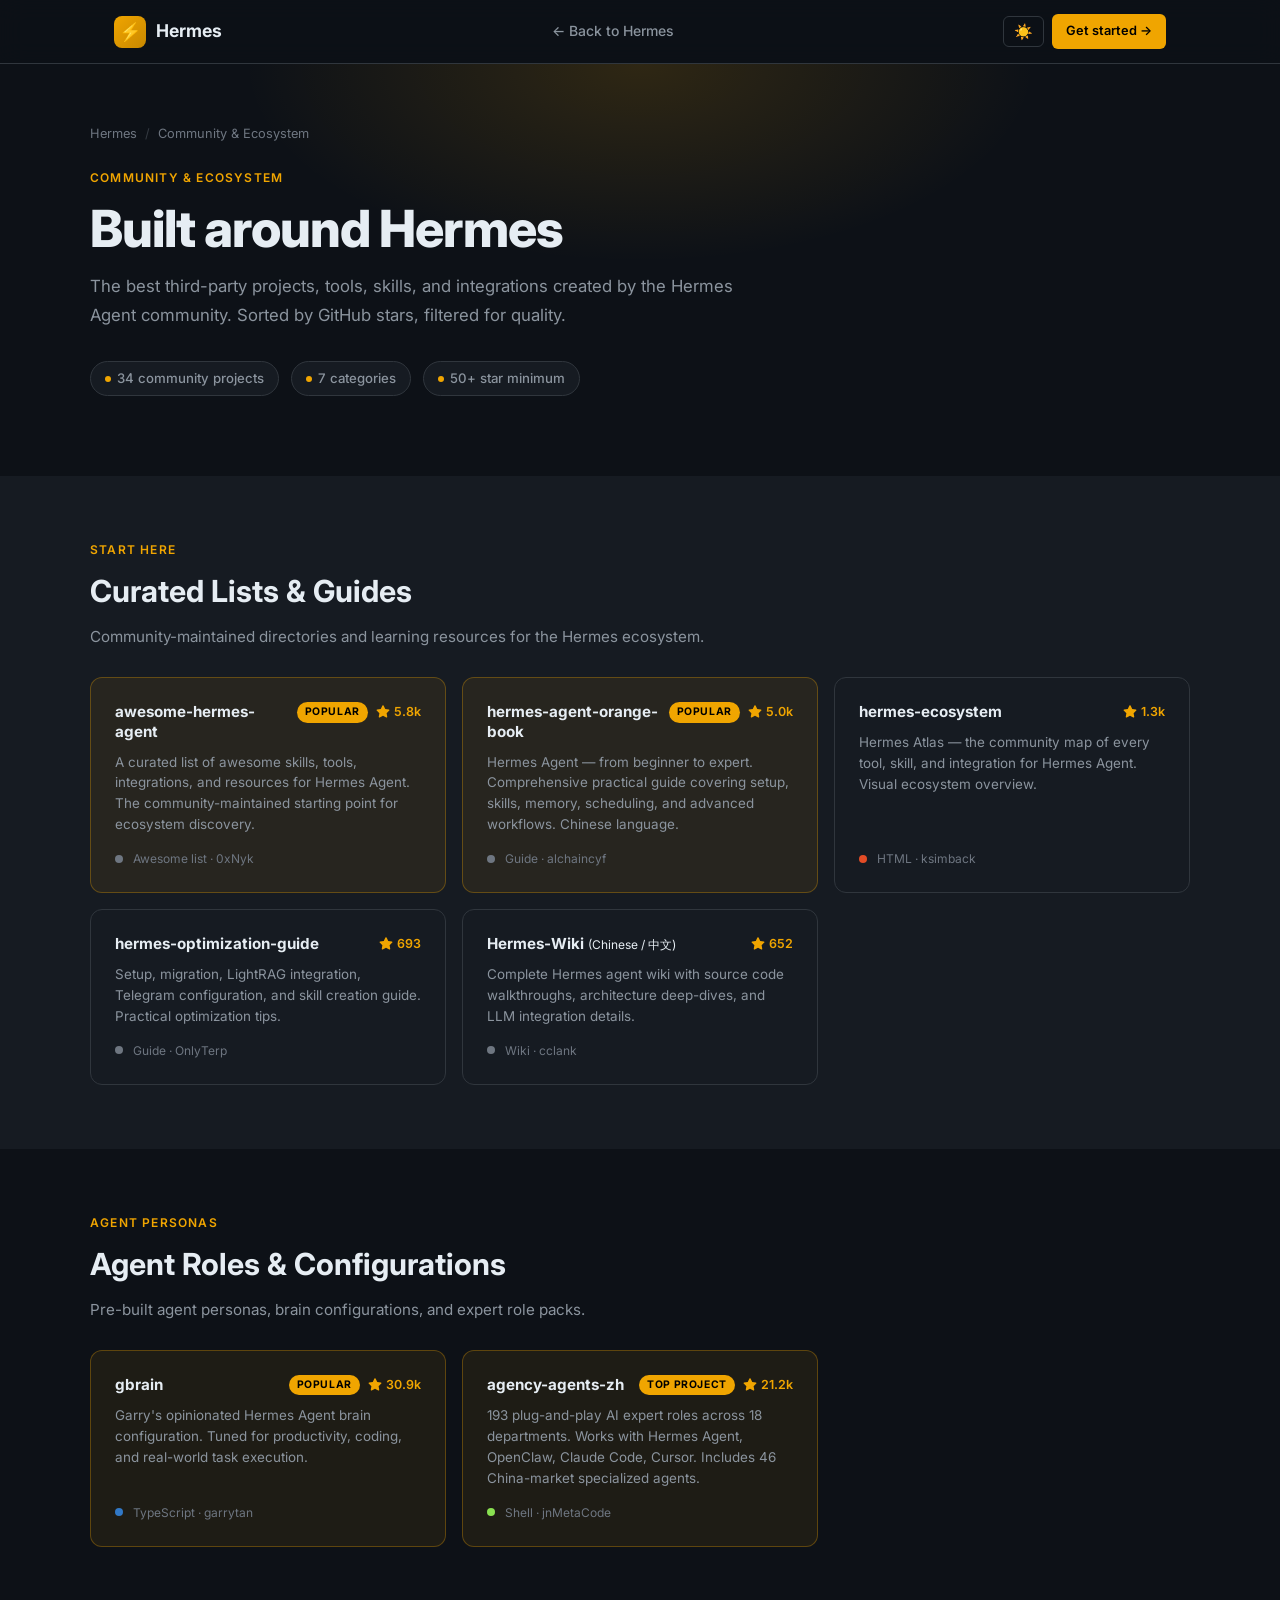
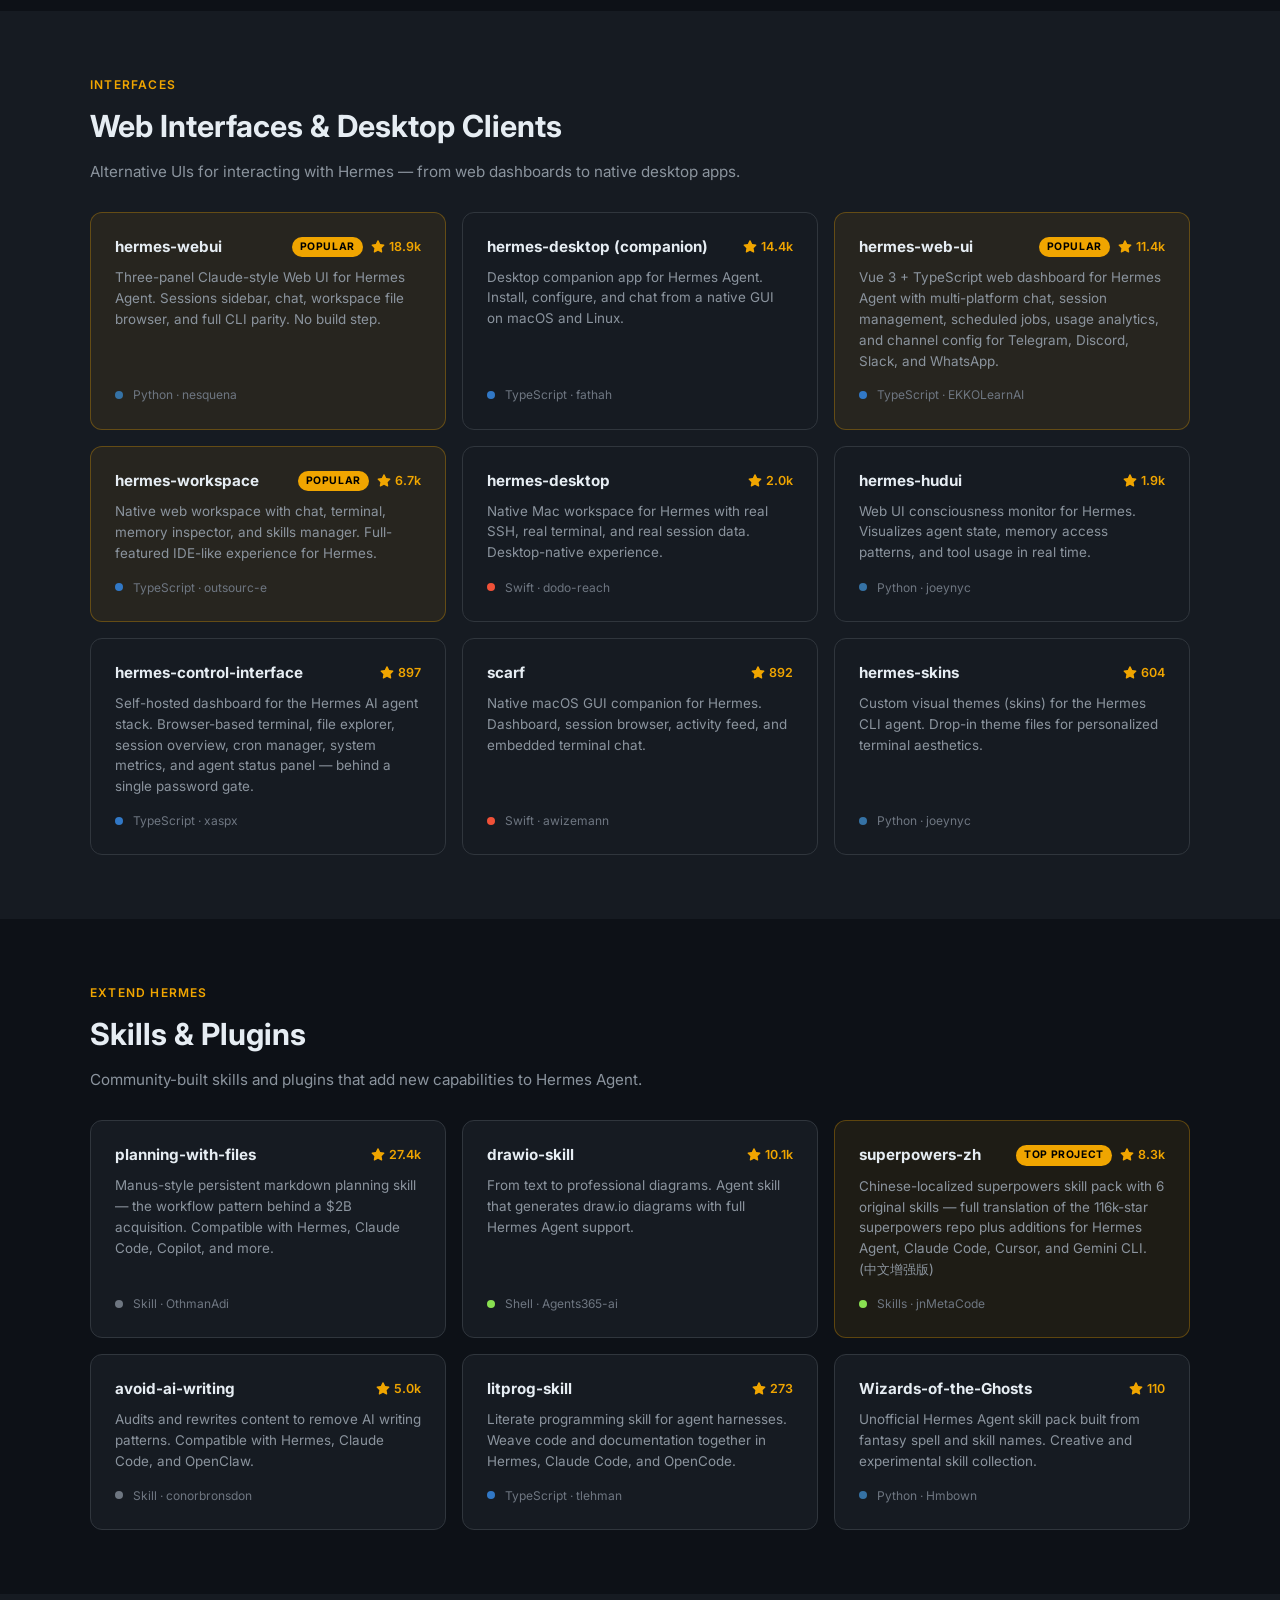
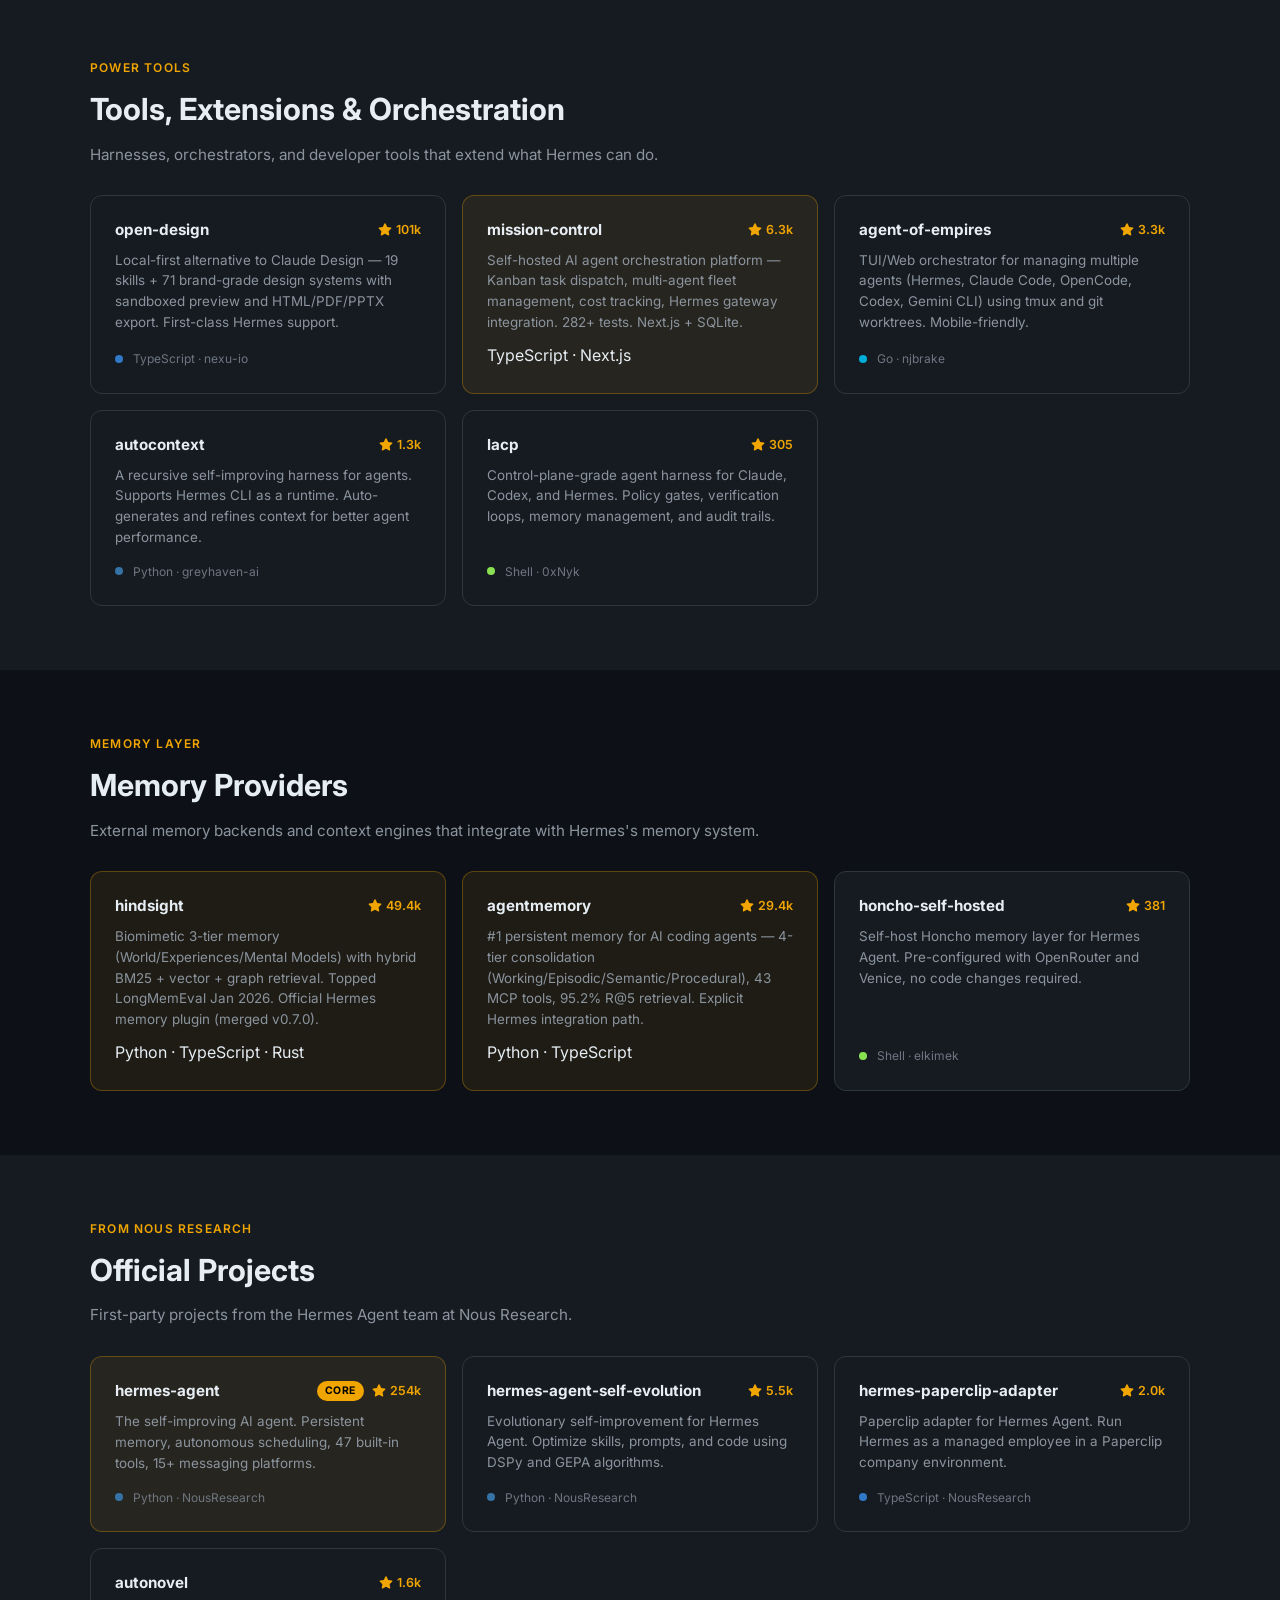
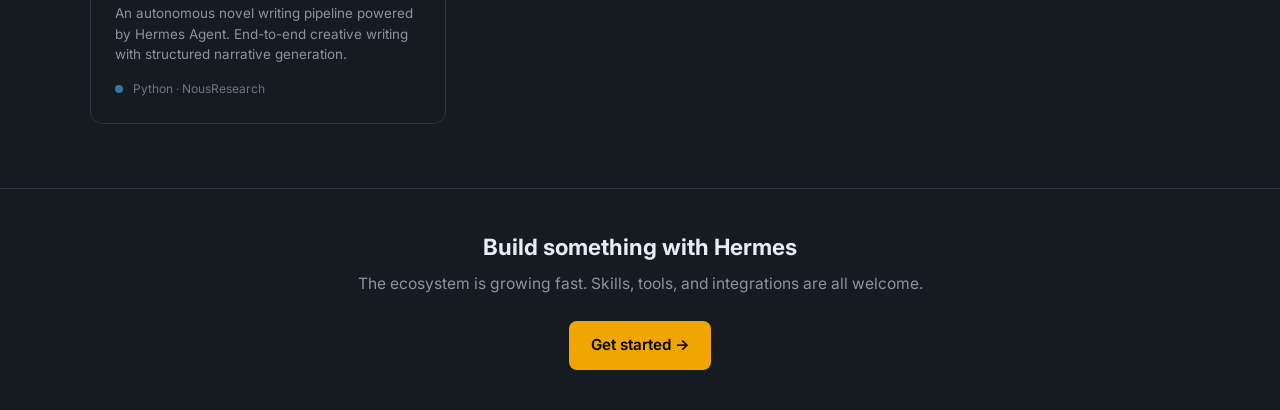
==== commit d5da1faa: "docs(community): daily star count refresh + re-sort by stars" ====
--- a/community/index.html
+++ b/community/index.html
@@ -273,7 +273,7 @@
         <a href="https://github.com/OnlyTerp/hermes-optimization-guide" target="_blank" rel="noopener" class="project-card">
           <div class="project-header">
             <div class="project-name">hermes-optimization-guide</div>
-            <span class="project-stars"><svg viewBox="0 0 16 16"><path d="M8 .25a.75.75 0 0 1 .673.418l1.882 3.815 4.21.612a.75.75 0 0 1 .416 1.279l-3.046 2.97.719 4.192a.75.75 0 0 1-1.088.791L8 12.347l-3.766 1.98a.75.75 0 0 1-1.088-.79l.72-4.194L.818 6.374a.75.75 0 0 1 .416-1.28l4.21-.611L7.327.668A.75.75 0 0 1 8 .25z"/></svg>691</span>
+            <span class="project-stars"><svg viewBox="0 0 16 16"><path d="M8 .25a.75.75 0 0 1 .673.418l1.882 3.815 4.21.612a.75.75 0 0 1 .416 1.279l-3.046 2.97.719 4.192a.75.75 0 0 1-1.088.791L8 12.347l-3.766 1.98a.75.75 0 0 1-1.088-.79l.72-4.194L.818 6.374a.75.75 0 0 1 .416-1.28l4.21-.611L7.327.668A.75.75 0 0 1 8 .25z"/></svg>693</span>
           </div>
           <div class="project-desc">Setup, migration, LightRAG integration, Telegram configuration, and skill creation guide. Practical optimization tips.</div>
           <div class="project-meta"><span class="lang-dot lang-docs"></span> Guide &middot; OnlyTerp</div>
@@ -301,7 +301,7 @@
           <div class="project-header">
             <div class="project-name">gbrain</div>
             <span class="featured-badge">Popular</span>
-            <span class="project-stars"><svg viewBox="0 0 16 16"><path d="M8 .25a.75.75 0 0 1 .673.418l1.882 3.815 4.21.612a.75.75 0 0 1 .416 1.279l-3.046 2.97.719 4.192a.75.75 0 0 1-1.088.791L8 12.347l-3.766 1.98a.75.75 0 0 1-1.088-.79l.72-4.194L.818 6.374a.75.75 0 0 1 .416-1.28l4.21-.611L7.327.668A.75.75 0 0 1 8 .25z"/></svg>30.8k</span>
+            <span class="project-stars"><svg viewBox="0 0 16 16"><path d="M8 .25a.75.75 0 0 1 .673.418l1.882 3.815 4.21.612a.75.75 0 0 1 .416 1.279l-3.046 2.97.719 4.192a.75.75 0 0 1-1.088.791L8 12.347l-3.766 1.98a.75.75 0 0 1-1.088-.79l.72-4.194L.818 6.374a.75.75 0 0 1 .416-1.28l4.21-.611L7.327.668A.75.75 0 0 1 8 .25z"/></svg>30.9k</span>
           </div>
           <div class="project-desc">Garry's opinionated Hermes Agent brain configuration. Tuned for productivity, coding, and real-world task execution.</div>
           <div class="project-meta"><span class="lang-dot lang-ts"></span> TypeScript &middot; garrytan</div>
@@ -372,7 +372,7 @@
         <a href="https://github.com/joeynyc/hermes-hudui" target="_blank" rel="noopener" class="project-card">
           <div class="project-header">
             <div class="project-name">hermes-hudui</div>
-            <span class="project-stars"><svg viewBox="0 0 16 16"><path d="M8 .25a.75.75 0 0 1 .673.418l1.882 3.815 4.21.612a.75.75 0 0 1 .416 1.279l-3.046 2.97.719 4.192a.75.75 0 0 1-1.088.791L8 12.347l-3.766 1.98a.75.75 0 0 1-1.088-.79l.72-4.194L.818 6.374a.75.75 0 0 1 .416-1.28l4.21-.611L7.327.668A.75.75 0 0 1 8 .25z"/></svg>1.8k</span>
+            <span class="project-stars"><svg viewBox="0 0 16 16"><path d="M8 .25a.75.75 0 0 1 .673.418l1.882 3.815 4.21.612a.75.75 0 0 1 .416 1.279l-3.046 2.97.719 4.192a.75.75 0 0 1-1.088.791L8 12.347l-3.766 1.98a.75.75 0 0 1-1.088-.79l.72-4.194L.818 6.374a.75.75 0 0 1 .416-1.28l4.21-.611L7.327.668A.75.75 0 0 1 8 .25z"/></svg>1.9k</span>
           </div>
           <div class="project-desc">Web UI consciousness monitor for Hermes. Visualizes agent state, memory access patterns, and tool usage in real time.</div>
           <div class="project-meta"><span class="lang-dot lang-python"></span> Python &middot; joeynyc</div>
@@ -380,7 +380,7 @@
         <a href="https://github.com/xaspx/hermes-control-interface" target="_blank" rel="noopener" class="project-card">
           <div class="project-header">
             <div class="project-name">hermes-control-interface</div>
-            <span class="project-stars"><svg viewBox="0 0 16 16"><path d="M8 .25a.75.75 0 0 1 .673.418l1.882 3.815 4.21.612a.75.75 0 0 1 .416 1.279l-3.046 2.97.719 4.192a.75.75 0 0 1-1.088.791L8 12.347l-3.766 1.98a.75.75 0 0 1-1.088-.79l.72-4.194L.818 6.374a.75.75 0 0 1 .416-1.28l4.21-.611L7.327.668A.75.75 0 0 1 8 .25z"/></svg>896</span>
+            <span class="project-stars"><svg viewBox="0 0 16 16"><path d="M8 .25a.75.75 0 0 1 .673.418l1.882 3.815 4.21.612a.75.75 0 0 1 .416 1.279l-3.046 2.97.719 4.192a.75.75 0 0 1-1.088.791L8 12.347l-3.766 1.98a.75.75 0 0 1-1.088-.79l.72-4.194L.818 6.374a.75.75 0 0 1 .416-1.28l4.21-.611L7.327.668A.75.75 0 0 1 8 .25z"/></svg>897</span>
           </div>
           <div class="project-desc">Self-hosted dashboard for the Hermes AI agent stack. Browser-based terminal, file explorer, session overview, cron manager, system metrics, and agent status panel — behind a single password gate.</div>
           <div class="project-meta"><span class="lang-dot lang-ts"></span> TypeScript &middot; xaspx</div>
@@ -388,7 +388,7 @@
         <a href="https://github.com/awizemann/scarf" target="_blank" rel="noopener" class="project-card">
           <div class="project-header">
             <div class="project-name">scarf</div>
-            <span class="project-stars"><svg viewBox="0 0 16 16"><path d="M8 .25a.75.75 0 0 1 .673.418l1.882 3.815 4.21.612a.75.75 0 0 1 .416 1.279l-3.046 2.97.719 4.192a.75.75 0 0 1-1.088.791L8 12.347l-3.766 1.98a.75.75 0 0 1-1.088-.79l.72-4.194L.818 6.374a.75.75 0 0 1 .416-1.28l4.21-.611L7.327.668A.75.75 0 0 1 8 .25z"/></svg>890</span>
+            <span class="project-stars"><svg viewBox="0 0 16 16"><path d="M8 .25a.75.75 0 0 1 .673.418l1.882 3.815 4.21.612a.75.75 0 0 1 .416 1.279l-3.046 2.97.719 4.192a.75.75 0 0 1-1.088.791L8 12.347l-3.766 1.98a.75.75 0 0 1-1.088-.79l.72-4.194L.818 6.374a.75.75 0 0 1 .416-1.28l4.21-.611L7.327.668A.75.75 0 0 1 8 .25z"/></svg>892</span>
           </div>
           <div class="project-desc">Native macOS GUI companion for Hermes. Dashboard, session browser, activity feed, and embedded terminal chat.</div>
           <div class="project-meta"><span class="lang-dot lang-swift"></span> Swift &middot; awizemann</div>
@@ -396,7 +396,7 @@
         <a href="https://github.com/joeynyc/hermes-skins" target="_blank" rel="noopener" class="project-card">
           <div class="project-header">
             <div class="project-name">hermes-skins</div>
-            <span class="project-stars"><svg viewBox="0 0 16 16"><path d="M8 .25a.75.75 0 0 1 .673.418l1.882 3.815 4.21.612a.75.75 0 0 1 .416 1.279l-3.046 2.97.719 4.192a.75.75 0 0 1-1.088.791L8 12.347l-3.766 1.98a.75.75 0 0 1-1.088-.79l.72-4.194L.818 6.374a.75.75 0 0 1 .416-1.28l4.21-.611L7.327.668A.75.75 0 0 1 8 .25z"/></svg>601</span>
+            <span class="project-stars"><svg viewBox="0 0 16 16"><path d="M8 .25a.75.75 0 0 1 .673.418l1.882 3.815 4.21.612a.75.75 0 0 1 .416 1.279l-3.046 2.97.719 4.192a.75.75 0 0 1-1.088.791L8 12.347l-3.766 1.98a.75.75 0 0 1-1.088-.79l.72-4.194L.818 6.374a.75.75 0 0 1 .416-1.28l4.21-.611L7.327.668A.75.75 0 0 1 8 .25z"/></svg>604</span>
           </div>
           <div class="project-desc">Custom visual themes (skins) for the Hermes CLI agent. Drop-in theme files for personalized terminal aesthetics.</div>
           <div class="project-meta"><span class="lang-dot lang-python"></span> Python &middot; joeynyc</div>
@@ -526,7 +526,7 @@
         <a href="https://github.com/vectorize-io/hindsight" target="_blank" rel="noopener" class="project-card featured">
           <div class="project-header">
             <div class="project-name">hindsight</div>
-            <span class="project-stars"><svg viewBox="0 0 16 16"><path d="M8 .25a.75.75 0 0 1 .673.418l1.882 3.815 4.21.612a.75.75 0 0 1 .416 1.279l-3.046 2.97.719 4.192a.75.75 0 0 1-1.088.791L8 12.347l-3.766 1.98a.75.75 0 0 1-1.088-.79l.72-4.194L.818 6.374a.75.75 0 0 1 .416-1.28l4.21-.611L7.327.668A.75.75 0 0 1 8 .25z"/></svg>48.9k</span>
+            <span class="project-stars"><svg viewBox="0 0 16 16"><path d="M8 .25a.75.75 0 0 1 .673.418l1.882 3.815 4.21.612a.75.75 0 0 1 .416 1.279l-3.046 2.97.719 4.192a.75.75 0 0 1-1.088.791L8 12.347l-3.766 1.98a.75.75 0 0 1-1.088-.79l.72-4.194L.818 6.374a.75.75 0 0 1 .416-1.28l4.21-.611L7.327.668A.75.75 0 0 1 8 .25z"/></svg>49.4k</span>
           </div>
           <div class="project-desc">Biomimetic 3-tier memory (World/Experiences/Mental Models) with hybrid BM25 + vector + graph retrieval. Topped LongMemEval Jan 2026. Official Hermes memory plugin (merged v0.7.0).</div>
           <div class="project-lang">Python · TypeScript · Rust</div>
@@ -562,7 +562,7 @@
           <div class="project-header">
             <div class="project-name">hermes-agent</div>
             <span class="featured-badge">Core</span>
-            <span class="project-stars"><svg viewBox="0 0 16 16"><path d="M8 .25a.75.75 0 0 1 .673.418l1.882 3.815 4.21.612a.75.75 0 0 1 .416 1.279l-3.046 2.97.719 4.192a.75.75 0 0 1-1.088.791L8 12.347l-3.766 1.98a.75.75 0 0 1-1.088-.79l.72-4.194L.818 6.374a.75.75 0 0 1 .416-1.28l4.21-.611L7.327.668A.75.75 0 0 1 8 .25z"/></svg>253k</span>
+            <span class="project-stars"><svg viewBox="0 0 16 16"><path d="M8 .25a.75.75 0 0 1 .673.418l1.882 3.815 4.21.612a.75.75 0 0 1 .416 1.279l-3.046 2.97.719 4.192a.75.75 0 0 1-1.088.791L8 12.347l-3.766 1.98a.75.75 0 0 1-1.088-.79l.72-4.194L.818 6.374a.75.75 0 0 1 .416-1.28l4.21-.611L7.327.668A.75.75 0 0 1 8 .25z"/></svg>254k</span>
           </div>
           <div class="project-desc">The self-improving AI agent. Persistent memory, autonomous scheduling, 47 built-in tools, 15+ messaging platforms.</div>
           <div class="project-meta"><span class="lang-dot lang-python"></span> Python &middot; NousResearch</div>
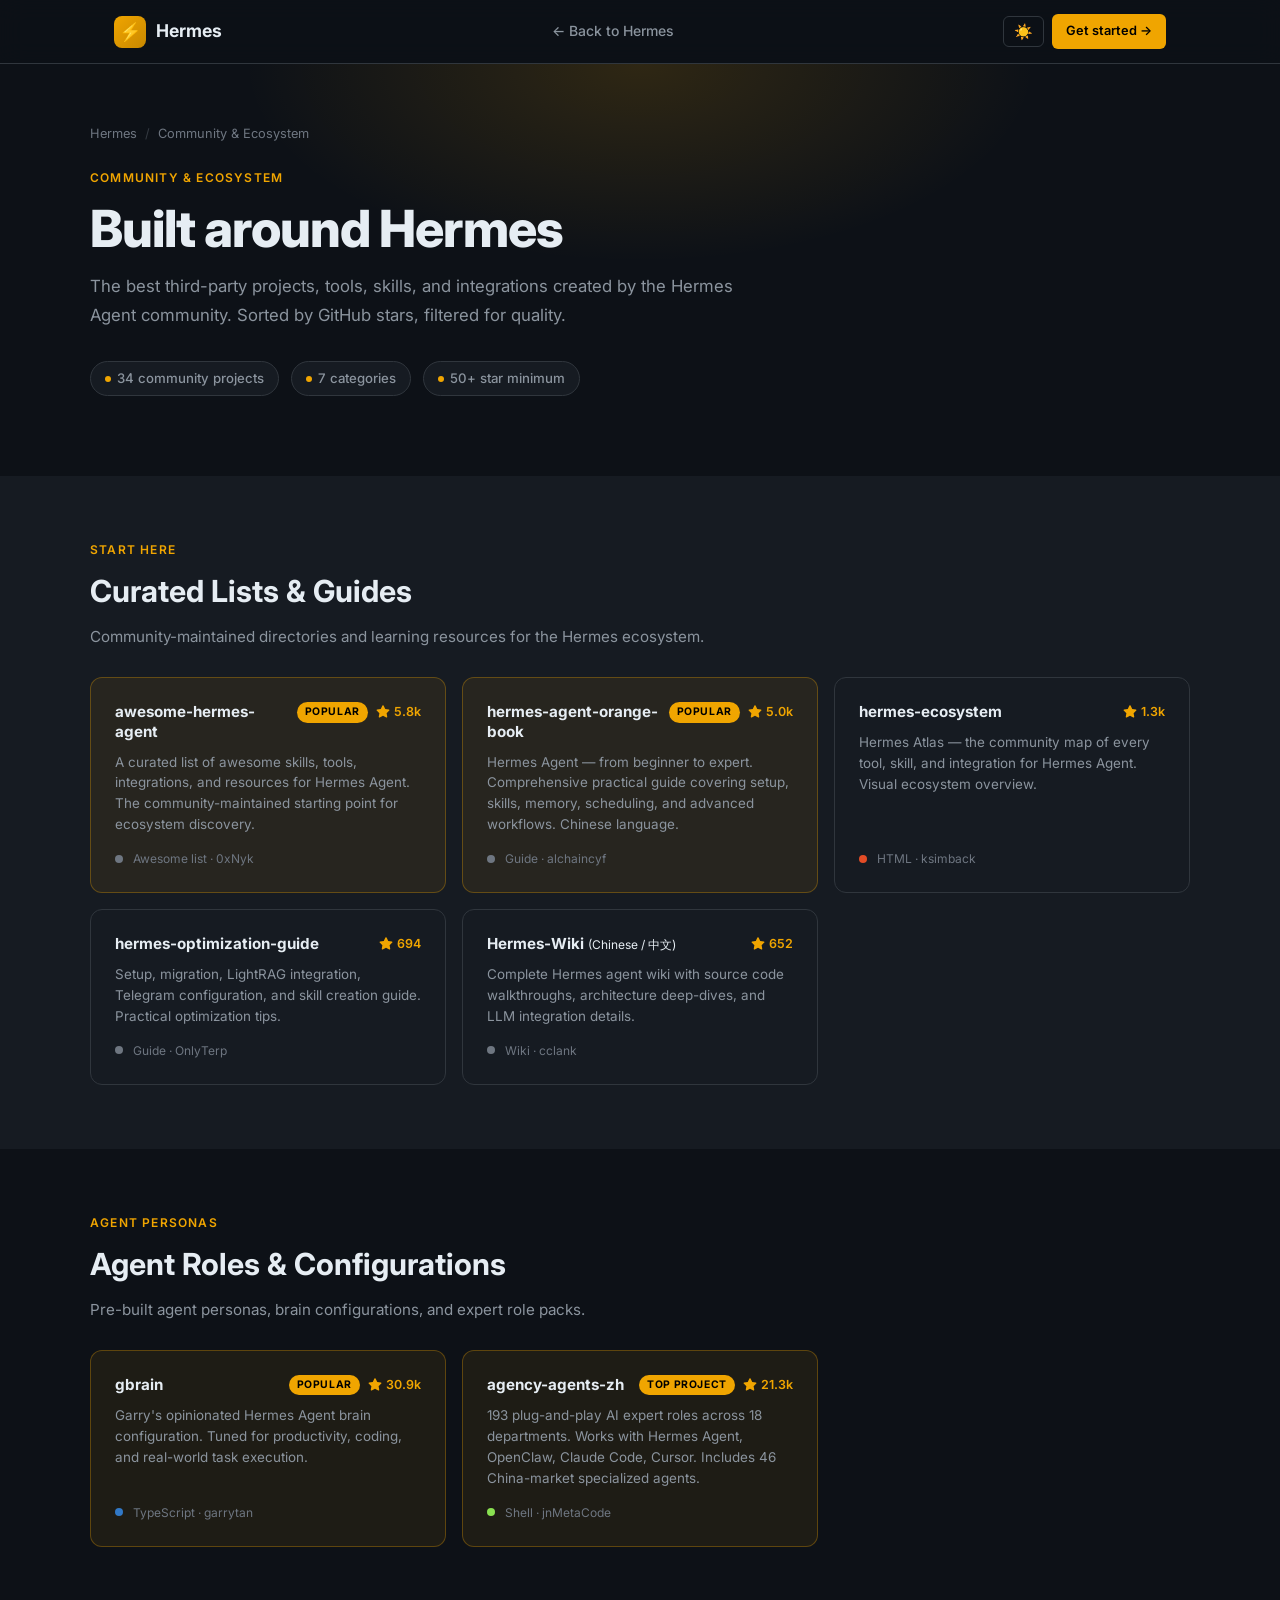
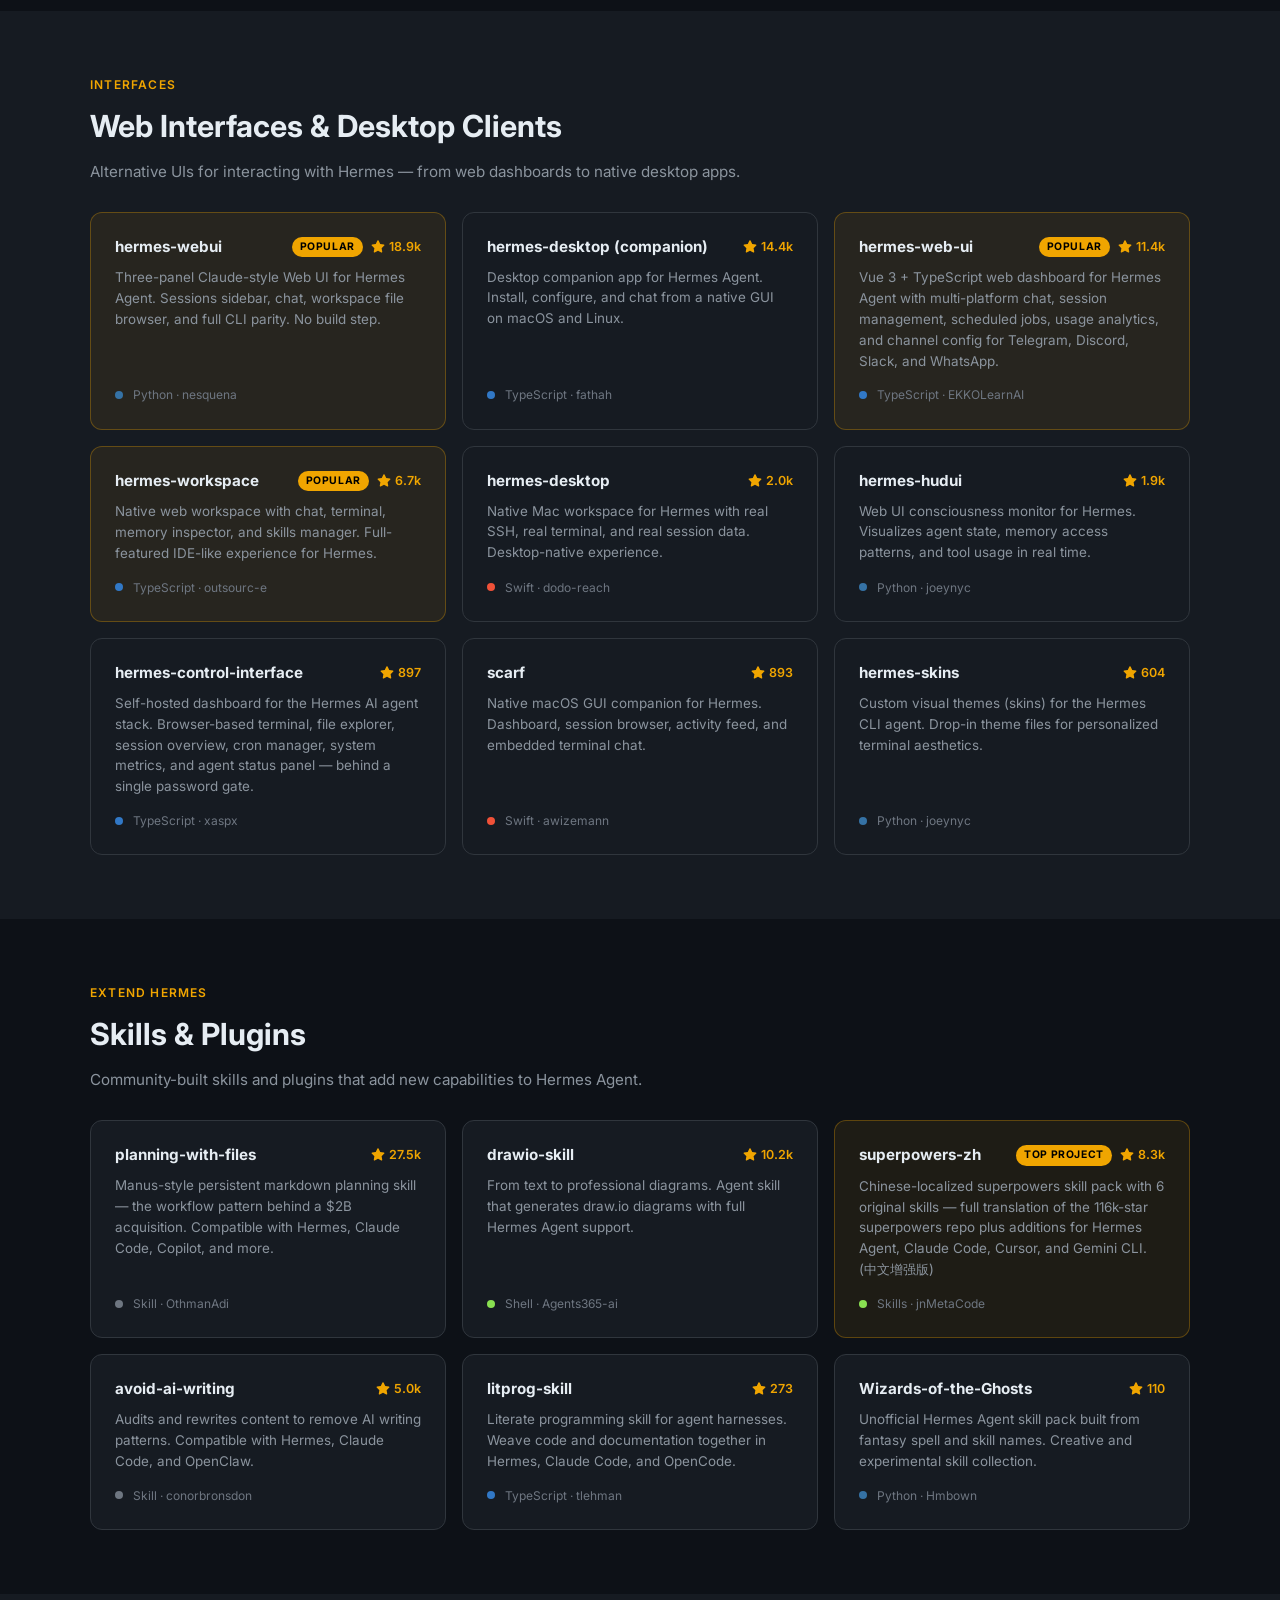
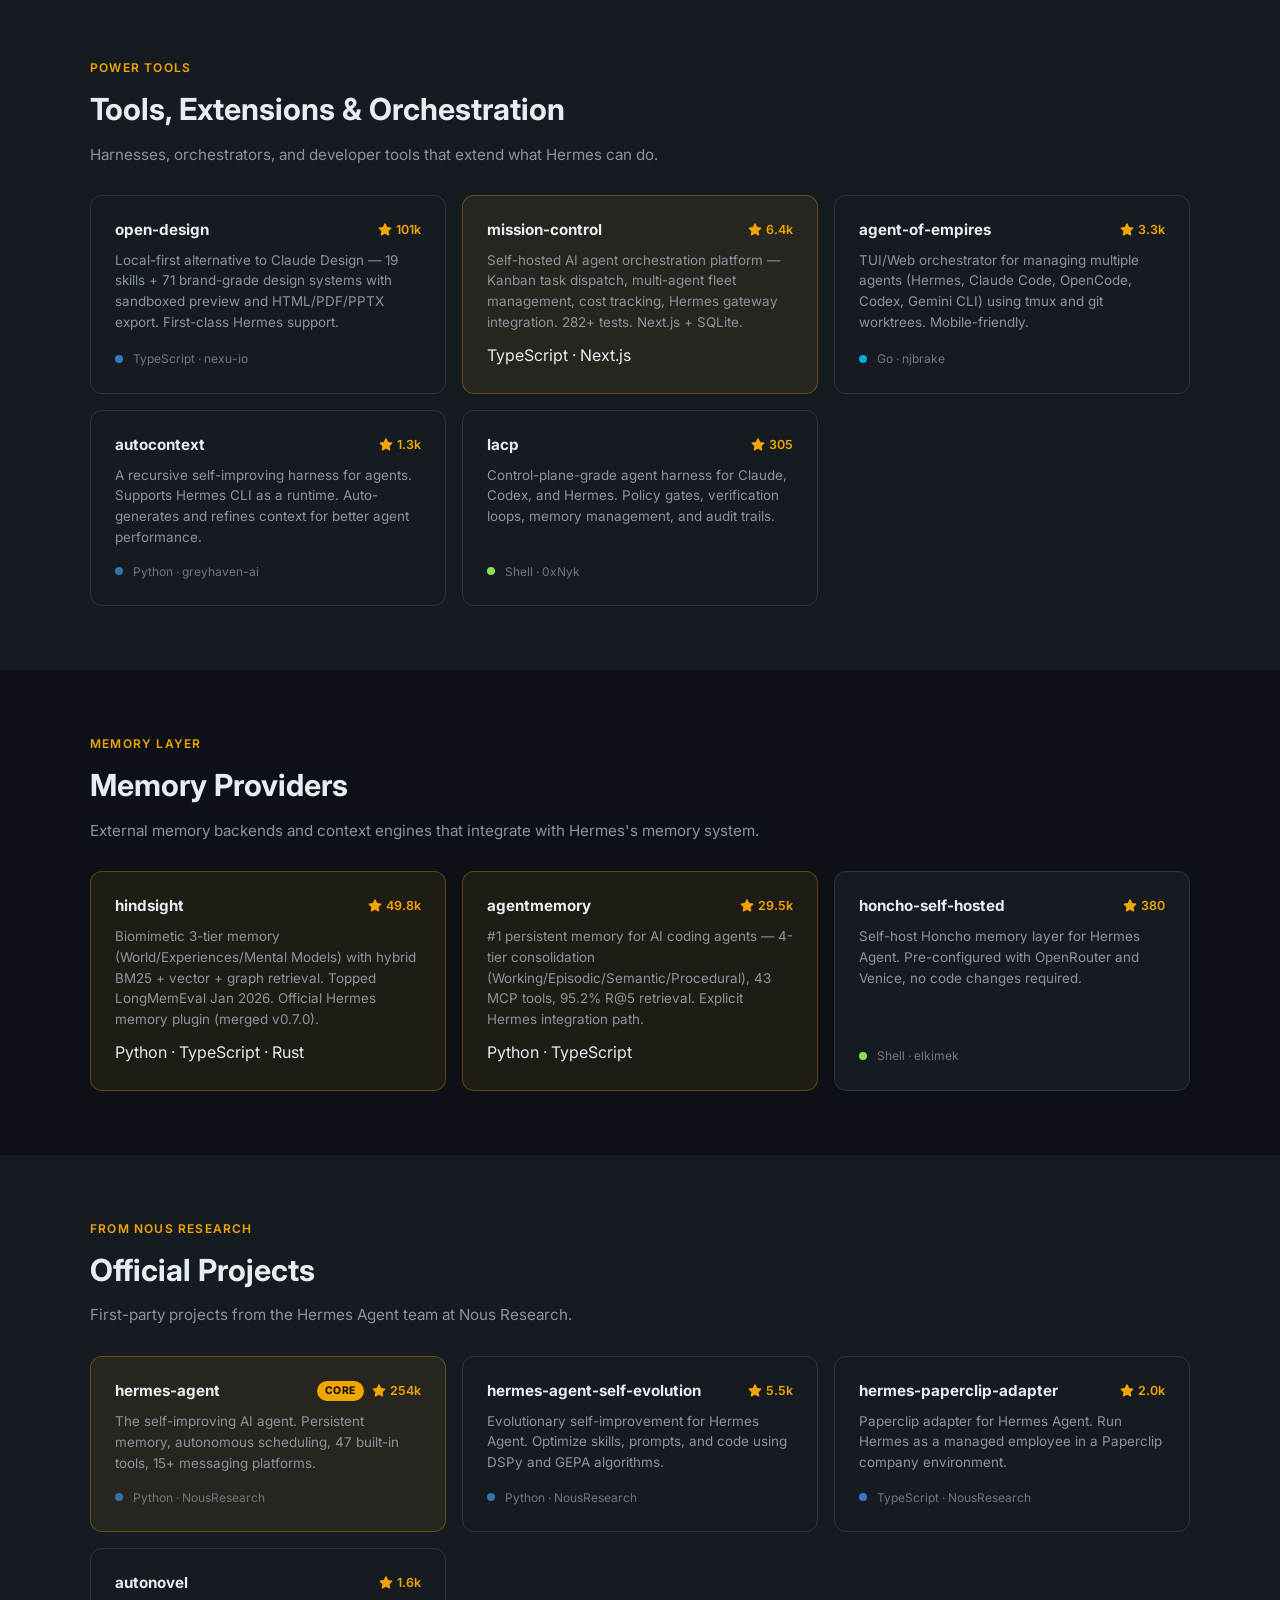
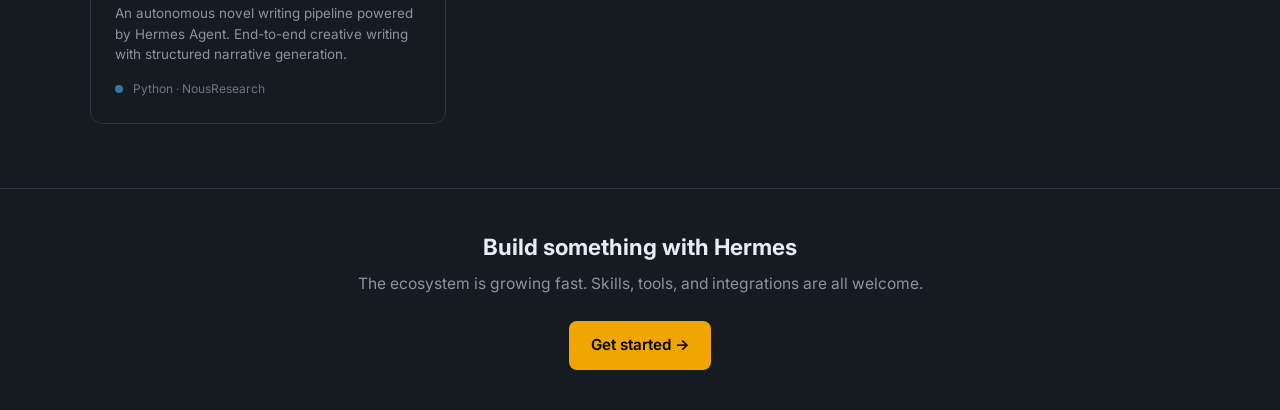
==== commit 43eb8d6c: "docs(community): daily star count refresh + re-sort by stars" ====
--- a/community/index.html
+++ b/community/index.html
@@ -273,7 +273,7 @@
         <a href="https://github.com/OnlyTerp/hermes-optimization-guide" target="_blank" rel="noopener" class="project-card">
           <div class="project-header">
             <div class="project-name">hermes-optimization-guide</div>
-            <span class="project-stars"><svg viewBox="0 0 16 16"><path d="M8 .25a.75.75 0 0 1 .673.418l1.882 3.815 4.21.612a.75.75 0 0 1 .416 1.279l-3.046 2.97.719 4.192a.75.75 0 0 1-1.088.791L8 12.347l-3.766 1.98a.75.75 0 0 1-1.088-.79l.72-4.194L.818 6.374a.75.75 0 0 1 .416-1.28l4.21-.611L7.327.668A.75.75 0 0 1 8 .25z"/></svg>693</span>
+            <span class="project-stars"><svg viewBox="0 0 16 16"><path d="M8 .25a.75.75 0 0 1 .673.418l1.882 3.815 4.21.612a.75.75 0 0 1 .416 1.279l-3.046 2.97.719 4.192a.75.75 0 0 1-1.088.791L8 12.347l-3.766 1.98a.75.75 0 0 1-1.088-.79l.72-4.194L.818 6.374a.75.75 0 0 1 .416-1.28l4.21-.611L7.327.668A.75.75 0 0 1 8 .25z"/></svg>694</span>
           </div>
           <div class="project-desc">Setup, migration, LightRAG integration, Telegram configuration, and skill creation guide. Practical optimization tips.</div>
           <div class="project-meta"><span class="lang-dot lang-docs"></span> Guide &middot; OnlyTerp</div>
@@ -310,7 +310,7 @@
           <div class="project-header">
             <div class="project-name">agency-agents-zh</div>
             <span class="featured-badge">Top project</span>
-            <span class="project-stars"><svg viewBox="0 0 16 16"><path d="M8 .25a.75.75 0 0 1 .673.418l1.882 3.815 4.21.612a.75.75 0 0 1 .416 1.279l-3.046 2.97.719 4.192a.75.75 0 0 1-1.088.791L8 12.347l-3.766 1.98a.75.75 0 0 1-1.088-.79l.72-4.194L.818 6.374a.75.75 0 0 1 .416-1.28l4.21-.611L7.327.668A.75.75 0 0 1 8 .25z"/></svg>21.2k</span>
+            <span class="project-stars"><svg viewBox="0 0 16 16"><path d="M8 .25a.75.75 0 0 1 .673.418l1.882 3.815 4.21.612a.75.75 0 0 1 .416 1.279l-3.046 2.97.719 4.192a.75.75 0 0 1-1.088.791L8 12.347l-3.766 1.98a.75.75 0 0 1-1.088-.79l.72-4.194L.818 6.374a.75.75 0 0 1 .416-1.28l4.21-.611L7.327.668A.75.75 0 0 1 8 .25z"/></svg>21.3k</span>
           </div>
           <div class="project-desc">193 plug-and-play AI expert roles across 18 departments. Works with Hermes Agent, OpenClaw, Claude Code, Cursor. Includes 46 China-market specialized agents.</div>
           <div class="project-meta"><span class="lang-dot lang-shell"></span> Shell &middot; jnMetaCode</div>
@@ -388,7 +388,7 @@
         <a href="https://github.com/awizemann/scarf" target="_blank" rel="noopener" class="project-card">
           <div class="project-header">
             <div class="project-name">scarf</div>
-            <span class="project-stars"><svg viewBox="0 0 16 16"><path d="M8 .25a.75.75 0 0 1 .673.418l1.882 3.815 4.21.612a.75.75 0 0 1 .416 1.279l-3.046 2.97.719 4.192a.75.75 0 0 1-1.088.791L8 12.347l-3.766 1.98a.75.75 0 0 1-1.088-.79l.72-4.194L.818 6.374a.75.75 0 0 1 .416-1.28l4.21-.611L7.327.668A.75.75 0 0 1 8 .25z"/></svg>892</span>
+            <span class="project-stars"><svg viewBox="0 0 16 16"><path d="M8 .25a.75.75 0 0 1 .673.418l1.882 3.815 4.21.612a.75.75 0 0 1 .416 1.279l-3.046 2.97.719 4.192a.75.75 0 0 1-1.088.791L8 12.347l-3.766 1.98a.75.75 0 0 1-1.088-.79l.72-4.194L.818 6.374a.75.75 0 0 1 .416-1.28l4.21-.611L7.327.668A.75.75 0 0 1 8 .25z"/></svg>893</span>
           </div>
           <div class="project-desc">Native macOS GUI companion for Hermes. Dashboard, session browser, activity feed, and embedded terminal chat.</div>
           <div class="project-meta"><span class="lang-dot lang-swift"></span> Swift &middot; awizemann</div>
@@ -415,7 +415,7 @@
         <a href="https://github.com/OthmanAdi/planning-with-files" target="_blank" rel="noopener" class="project-card">
           <div class="project-header">
             <div class="project-name">planning-with-files</div>
-            <span class="project-stars"><svg viewBox="0 0 16 16"><path d="M8 .25a.75.75 0 0 1 .673.418l1.882 3.815 4.21.612a.75.75 0 0 1 .416 1.279l-3.046 2.97.719 4.192a.75.75 0 0 1-1.088.791L8 12.347l-3.766 1.98a.75.75 0 0 1-1.088-.79l.72-4.194L.818 6.374a.75.75 0 0 1 .416-1.28l4.21-.611L7.327.668A.75.75 0 0 1 8 .25z"/></svg>27.4k</span>
+            <span class="project-stars"><svg viewBox="0 0 16 16"><path d="M8 .25a.75.75 0 0 1 .673.418l1.882 3.815 4.21.612a.75.75 0 0 1 .416 1.279l-3.046 2.97.719 4.192a.75.75 0 0 1-1.088.791L8 12.347l-3.766 1.98a.75.75 0 0 1-1.088-.79l.72-4.194L.818 6.374a.75.75 0 0 1 .416-1.28l4.21-.611L7.327.668A.75.75 0 0 1 8 .25z"/></svg>27.5k</span>
           </div>
           <div class="project-desc">Manus-style persistent markdown planning skill — the workflow pattern behind a $2B acquisition. Compatible with Hermes, Claude Code, Copilot, and more.</div>
           <div class="project-meta"><span class="lang-dot lang-docs"></span> Skill &middot; OthmanAdi</div>
@@ -423,7 +423,7 @@
         <a href="https://github.com/Agents365-ai/drawio-skill" target="_blank" rel="noopener" class="project-card">
           <div class="project-header">
             <div class="project-name">drawio-skill</div>
-            <span class="project-stars"><svg viewBox="0 0 16 16"><path d="M8 .25a.75.75 0 0 1 .673.418l1.882 3.815 4.21.612a.75.75 0 0 1 .416 1.279l-3.046 2.97.719 4.192a.75.75 0 0 1-1.088.791L8 12.347l-3.766 1.98a.75.75 0 0 1-1.088-.79l.72-4.194L.818 6.374a.75.75 0 0 1 .416-1.28l4.21-.611L7.327.668A.75.75 0 0 1 8 .25z"/></svg>10.1k</span>
+            <span class="project-stars"><svg viewBox="0 0 16 16"><path d="M8 .25a.75.75 0 0 1 .673.418l1.882 3.815 4.21.612a.75.75 0 0 1 .416 1.279l-3.046 2.97.719 4.192a.75.75 0 0 1-1.088.791L8 12.347l-3.766 1.98a.75.75 0 0 1-1.088-.79l.72-4.194L.818 6.374a.75.75 0 0 1 .416-1.28l4.21-.611L7.327.668A.75.75 0 0 1 8 .25z"/></svg>10.2k</span>
           </div>
           <div class="project-desc">From text to professional diagrams. Agent skill that generates draw.io diagrams with full Hermes Agent support.</div>
           <div class="project-meta"><span class="lang-dot lang-shell"></span> Shell &middot; Agents365-ai</div>
@@ -483,7 +483,7 @@
         <a href="https://github.com/builderz-labs/mission-control" target="_blank" rel="noopener" class="project-card featured">
           <div class="project-header">
             <div class="project-name">mission-control</div>
-            <span class="project-stars"><svg viewBox="0 0 16 16"><path d="M8 .25a.75.75 0 0 1 .673.418l1.882 3.815 4.21.612a.75.75 0 0 1 .416 1.279l-3.046 2.97.719 4.192a.75.75 0 0 1-1.088.791L8 12.347l-3.766 1.98a.75.75 0 0 1-1.088-.79l.72-4.194L.818 6.374a.75.75 0 0 1 .416-1.28l4.21-.611L7.327.668A.75.75 0 0 1 8 .25z"/></svg>6.3k</span>
+            <span class="project-stars"><svg viewBox="0 0 16 16"><path d="M8 .25a.75.75 0 0 1 .673.418l1.882 3.815 4.21.612a.75.75 0 0 1 .416 1.279l-3.046 2.97.719 4.192a.75.75 0 0 1-1.088.791L8 12.347l-3.766 1.98a.75.75 0 0 1-1.088-.79l.72-4.194L.818 6.374a.75.75 0 0 1 .416-1.28l4.21-.611L7.327.668A.75.75 0 0 1 8 .25z"/></svg>6.4k</span>
           </div>
           <div class="project-desc">Self-hosted AI agent orchestration platform — Kanban task dispatch, multi-agent fleet management, cost tracking, Hermes gateway integration. 282+ tests. Next.js + SQLite.</div>
           <div class="project-lang">TypeScript · Next.js</div>
@@ -526,7 +526,7 @@
         <a href="https://github.com/vectorize-io/hindsight" target="_blank" rel="noopener" class="project-card featured">
           <div class="project-header">
             <div class="project-name">hindsight</div>
-            <span class="project-stars"><svg viewBox="0 0 16 16"><path d="M8 .25a.75.75 0 0 1 .673.418l1.882 3.815 4.21.612a.75.75 0 0 1 .416 1.279l-3.046 2.97.719 4.192a.75.75 0 0 1-1.088.791L8 12.347l-3.766 1.98a.75.75 0 0 1-1.088-.79l.72-4.194L.818 6.374a.75.75 0 0 1 .416-1.28l4.21-.611L7.327.668A.75.75 0 0 1 8 .25z"/></svg>49.4k</span>
+            <span class="project-stars"><svg viewBox="0 0 16 16"><path d="M8 .25a.75.75 0 0 1 .673.418l1.882 3.815 4.21.612a.75.75 0 0 1 .416 1.279l-3.046 2.97.719 4.192a.75.75 0 0 1-1.088.791L8 12.347l-3.766 1.98a.75.75 0 0 1-1.088-.79l.72-4.194L.818 6.374a.75.75 0 0 1 .416-1.28l4.21-.611L7.327.668A.75.75 0 0 1 8 .25z"/></svg>49.8k</span>
           </div>
           <div class="project-desc">Biomimetic 3-tier memory (World/Experiences/Mental Models) with hybrid BM25 + vector + graph retrieval. Topped LongMemEval Jan 2026. Official Hermes memory plugin (merged v0.7.0).</div>
           <div class="project-lang">Python · TypeScript · Rust</div>
@@ -534,7 +534,7 @@
         <a href="https://github.com/rohitg00/agentmemory" target="_blank" rel="noopener" class="project-card featured">
           <div class="project-header">
             <div class="project-name">agentmemory</div>
-            <span class="project-stars"><svg viewBox="0 0 16 16"><path d="M8 .25a.75.75 0 0 1 .673.418l1.882 3.815 4.21.612a.75.75 0 0 1 .416 1.279l-3.046 2.97.719 4.192a.75.75 0 0 1-1.088.791L8 12.347l-3.766 1.98a.75.75 0 0 1-1.088-.79l.72-4.194L.818 6.374a.75.75 0 0 1 .416-1.28l4.21-.611L7.327.668A.75.75 0 0 1 8 .25z"/></svg>29.4k</span>
+            <span class="project-stars"><svg viewBox="0 0 16 16"><path d="M8 .25a.75.75 0 0 1 .673.418l1.882 3.815 4.21.612a.75.75 0 0 1 .416 1.279l-3.046 2.97.719 4.192a.75.75 0 0 1-1.088.791L8 12.347l-3.766 1.98a.75.75 0 0 1-1.088-.79l.72-4.194L.818 6.374a.75.75 0 0 1 .416-1.28l4.21-.611L7.327.668A.75.75 0 0 1 8 .25z"/></svg>29.5k</span>
           </div>
           <div class="project-desc">#1 persistent memory for AI coding agents — 4-tier consolidation (Working/Episodic/Semantic/Procedural), 43 MCP tools, 95.2% R@5 retrieval. Explicit Hermes integration path.</div>
           <div class="project-lang">Python · TypeScript</div>
@@ -542,7 +542,7 @@
         <a href="https://github.com/elkimek/honcho-self-hosted" target="_blank" rel="noopener" class="project-card">
           <div class="project-header">
             <div class="project-name">honcho-self-hosted</div>
-            <span class="project-stars"><svg viewBox="0 0 16 16"><path d="M8 .25a.75.75 0 0 1 .673.418l1.882 3.815 4.21.612a.75.75 0 0 1 .416 1.279l-3.046 2.97.719 4.192a.75.75 0 0 1-1.088.791L8 12.347l-3.766 1.98a.75.75 0 0 1-1.088-.79l.72-4.194L.818 6.374a.75.75 0 0 1 .416-1.28l4.21-.611L7.327.668A.75.75 0 0 1 8 .25z"/></svg>381</span>
+            <span class="project-stars"><svg viewBox="0 0 16 16"><path d="M8 .25a.75.75 0 0 1 .673.418l1.882 3.815 4.21.612a.75.75 0 0 1 .416 1.279l-3.046 2.97.719 4.192a.75.75 0 0 1-1.088.791L8 12.347l-3.766 1.98a.75.75 0 0 1-1.088-.79l.72-4.194L.818 6.374a.75.75 0 0 1 .416-1.28l4.21-.611L7.327.668A.75.75 0 0 1 8 .25z"/></svg>380</span>
           </div>
           <div class="project-desc">Self-host Honcho memory layer for Hermes Agent. Pre-configured with OpenRouter and Venice, no code changes required.</div>
           <div class="project-meta"><span class="lang-dot lang-shell"></span> Shell &middot; elkimek</div>
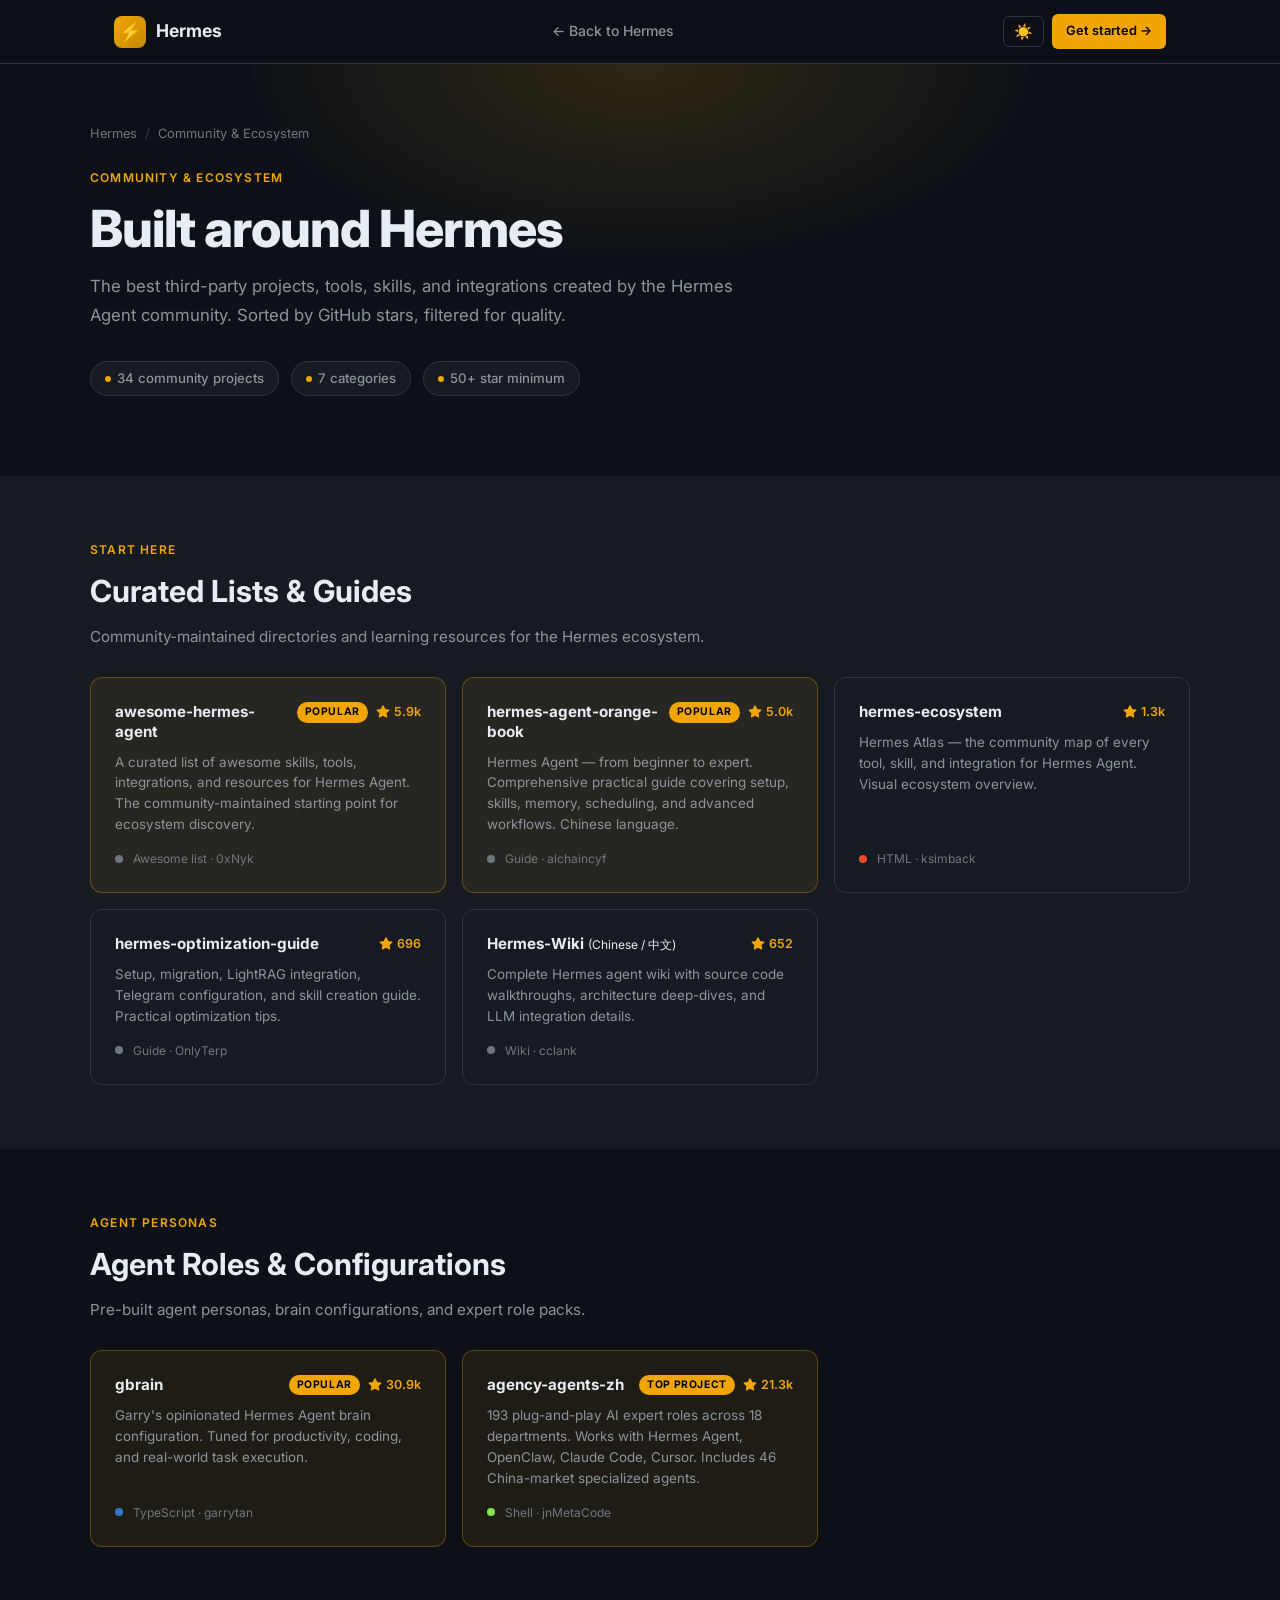
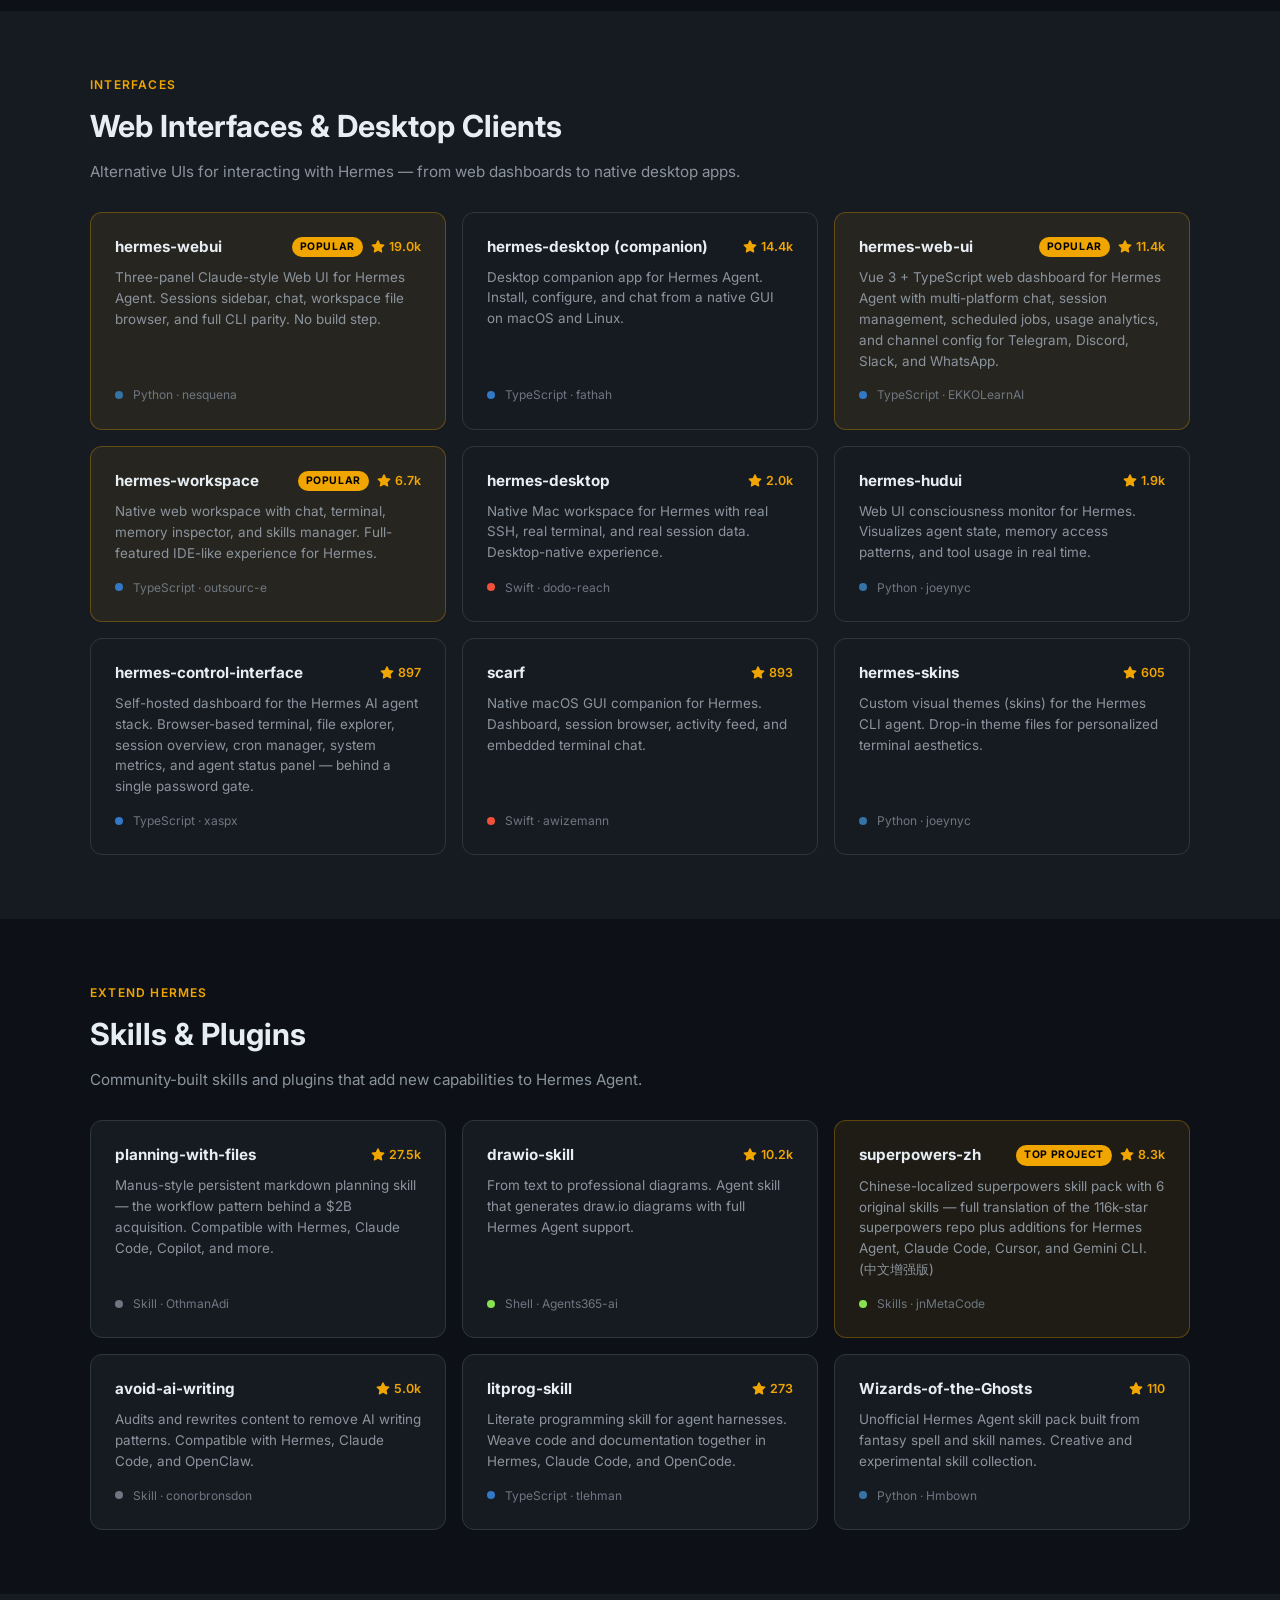
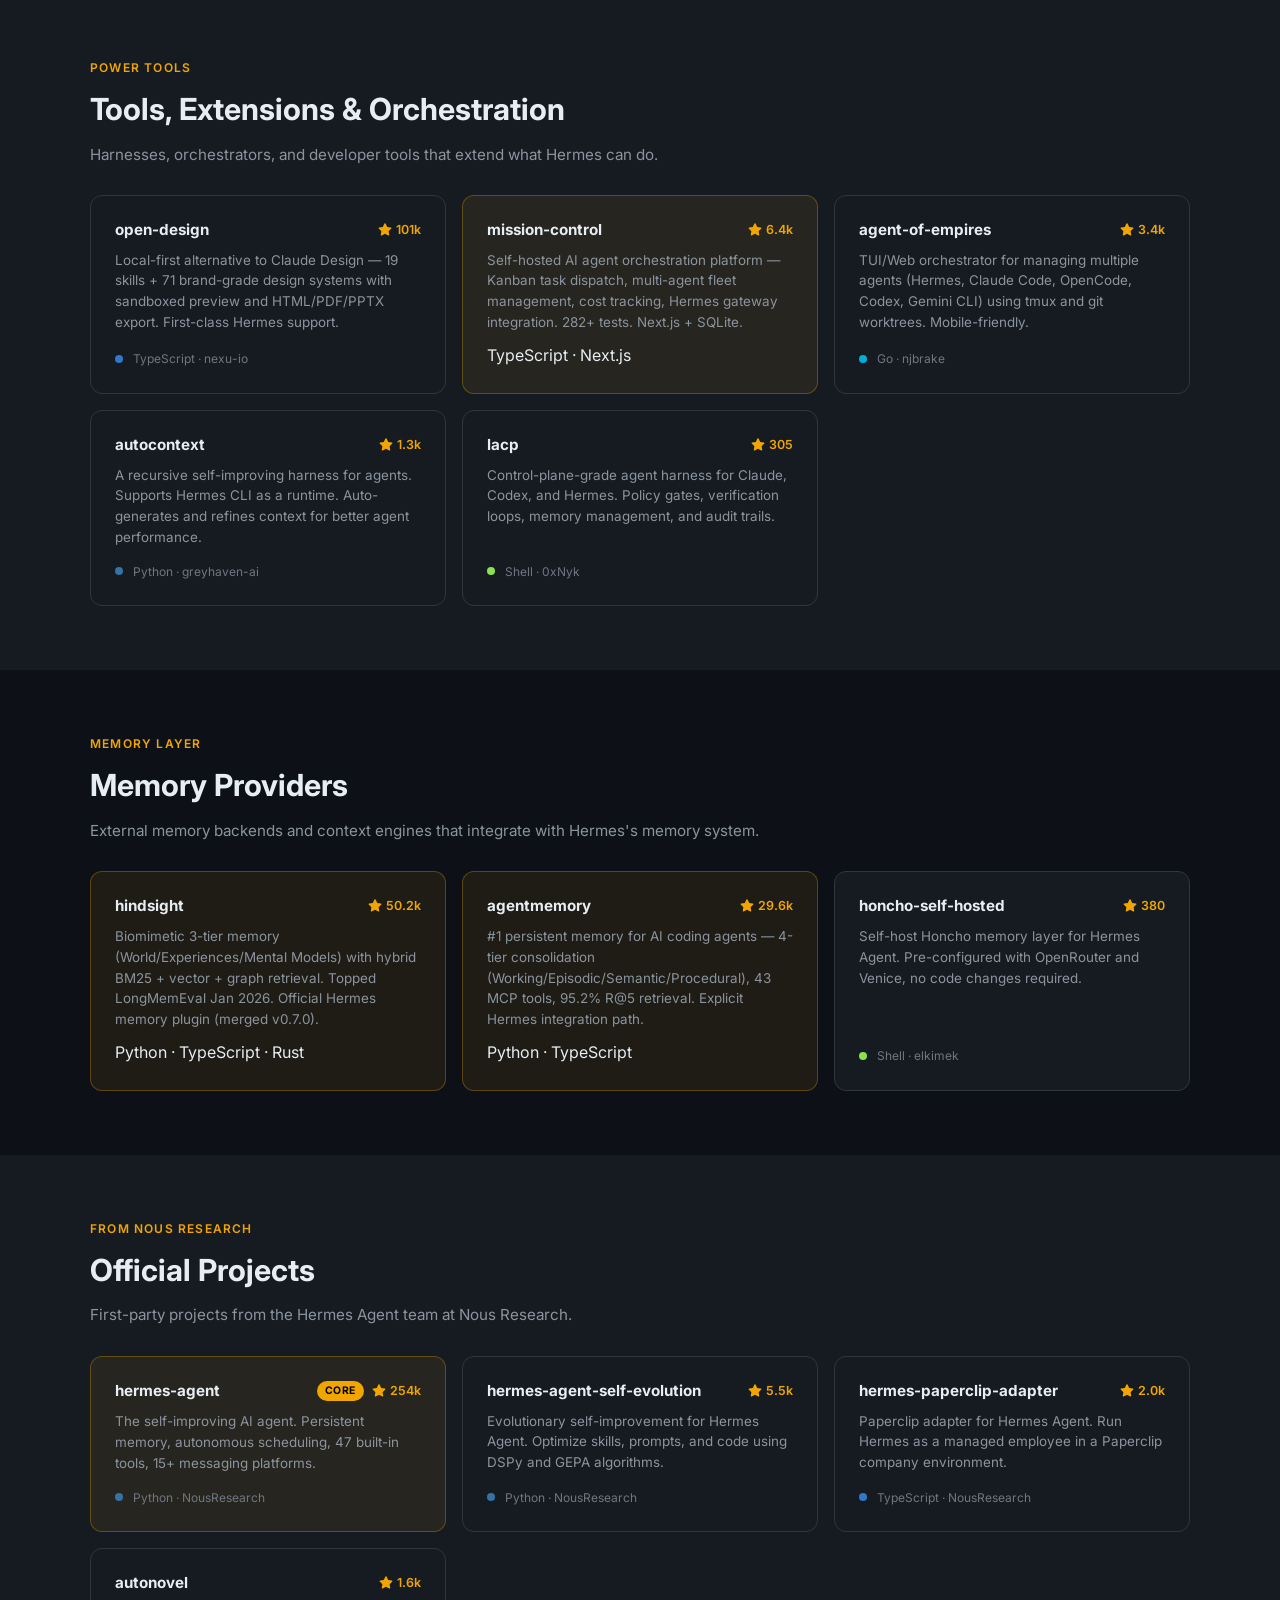
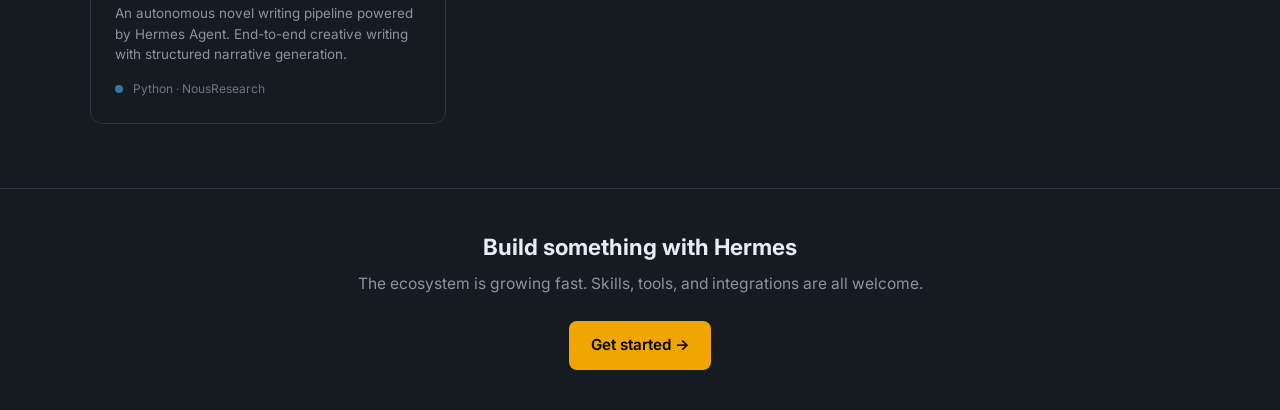
==== commit b110e0b5: "docs(community): daily star count refresh + re-sort by stars" ====
--- a/community/index.html
+++ b/community/index.html
@@ -248,7 +248,7 @@
           <div class="project-header">
             <div class="project-name">awesome-hermes-agent</div>
             <span class="featured-badge">Popular</span>
-            <span class="project-stars"><svg viewBox="0 0 16 16"><path d="M8 .25a.75.75 0 0 1 .673.418l1.882 3.815 4.21.612a.75.75 0 0 1 .416 1.279l-3.046 2.97.719 4.192a.75.75 0 0 1-1.088.791L8 12.347l-3.766 1.98a.75.75 0 0 1-1.088-.79l.72-4.194L.818 6.374a.75.75 0 0 1 .416-1.28l4.21-.611L7.327.668A.75.75 0 0 1 8 .25z"/></svg>5.8k</span>
+            <span class="project-stars"><svg viewBox="0 0 16 16"><path d="M8 .25a.75.75 0 0 1 .673.418l1.882 3.815 4.21.612a.75.75 0 0 1 .416 1.279l-3.046 2.97.719 4.192a.75.75 0 0 1-1.088.791L8 12.347l-3.766 1.98a.75.75 0 0 1-1.088-.79l.72-4.194L.818 6.374a.75.75 0 0 1 .416-1.28l4.21-.611L7.327.668A.75.75 0 0 1 8 .25z"/></svg>5.9k</span>
           </div>
           <div class="project-desc">A curated list of awesome skills, tools, integrations, and resources for Hermes Agent. The community-maintained starting point for ecosystem discovery.</div>
           <div class="project-meta"><span class="lang-dot lang-docs"></span> Awesome list &middot; 0xNyk</div>
@@ -273,7 +273,7 @@
         <a href="https://github.com/OnlyTerp/hermes-optimization-guide" target="_blank" rel="noopener" class="project-card">
           <div class="project-header">
             <div class="project-name">hermes-optimization-guide</div>
-            <span class="project-stars"><svg viewBox="0 0 16 16"><path d="M8 .25a.75.75 0 0 1 .673.418l1.882 3.815 4.21.612a.75.75 0 0 1 .416 1.279l-3.046 2.97.719 4.192a.75.75 0 0 1-1.088.791L8 12.347l-3.766 1.98a.75.75 0 0 1-1.088-.79l.72-4.194L.818 6.374a.75.75 0 0 1 .416-1.28l4.21-.611L7.327.668A.75.75 0 0 1 8 .25z"/></svg>694</span>
+            <span class="project-stars"><svg viewBox="0 0 16 16"><path d="M8 .25a.75.75 0 0 1 .673.418l1.882 3.815 4.21.612a.75.75 0 0 1 .416 1.279l-3.046 2.97.719 4.192a.75.75 0 0 1-1.088.791L8 12.347l-3.766 1.98a.75.75 0 0 1-1.088-.79l.72-4.194L.818 6.374a.75.75 0 0 1 .416-1.28l4.21-.611L7.327.668A.75.75 0 0 1 8 .25z"/></svg>696</span>
           </div>
           <div class="project-desc">Setup, migration, LightRAG integration, Telegram configuration, and skill creation guide. Practical optimization tips.</div>
           <div class="project-meta"><span class="lang-dot lang-docs"></span> Guide &middot; OnlyTerp</div>
@@ -330,7 +330,7 @@
           <div class="project-header">
             <div class="project-name">hermes-webui</div>
             <span class="featured-badge">Popular</span>
-            <span class="project-stars"><svg viewBox="0 0 16 16"><path d="M8 .25a.75.75 0 0 1 .673.418l1.882 3.815 4.21.612a.75.75 0 0 1 .416 1.279l-3.046 2.97.719 4.192a.75.75 0 0 1-1.088.791L8 12.347l-3.766 1.98a.75.75 0 0 1-1.088-.79l.72-4.194L.818 6.374a.75.75 0 0 1 .416-1.28l4.21-.611L7.327.668A.75.75 0 0 1 8 .25z"/></svg>18.9k</span>
+            <span class="project-stars"><svg viewBox="0 0 16 16"><path d="M8 .25a.75.75 0 0 1 .673.418l1.882 3.815 4.21.612a.75.75 0 0 1 .416 1.279l-3.046 2.97.719 4.192a.75.75 0 0 1-1.088.791L8 12.347l-3.766 1.98a.75.75 0 0 1-1.088-.79l.72-4.194L.818 6.374a.75.75 0 0 1 .416-1.28l4.21-.611L7.327.668A.75.75 0 0 1 8 .25z"/></svg>19.0k</span>
           </div>
           <div class="project-desc">Three-panel Claude-style Web UI for Hermes Agent. Sessions sidebar, chat, workspace file browser, and full CLI parity. No build step.</div>
           <div class="project-meta"><span class="lang-dot lang-python"></span> Python &middot; nesquena</div>
@@ -396,7 +396,7 @@
         <a href="https://github.com/joeynyc/hermes-skins" target="_blank" rel="noopener" class="project-card">
           <div class="project-header">
             <div class="project-name">hermes-skins</div>
-            <span class="project-stars"><svg viewBox="0 0 16 16"><path d="M8 .25a.75.75 0 0 1 .673.418l1.882 3.815 4.21.612a.75.75 0 0 1 .416 1.279l-3.046 2.97.719 4.192a.75.75 0 0 1-1.088.791L8 12.347l-3.766 1.98a.75.75 0 0 1-1.088-.79l.72-4.194L.818 6.374a.75.75 0 0 1 .416-1.28l4.21-.611L7.327.668A.75.75 0 0 1 8 .25z"/></svg>604</span>
+            <span class="project-stars"><svg viewBox="0 0 16 16"><path d="M8 .25a.75.75 0 0 1 .673.418l1.882 3.815 4.21.612a.75.75 0 0 1 .416 1.279l-3.046 2.97.719 4.192a.75.75 0 0 1-1.088.791L8 12.347l-3.766 1.98a.75.75 0 0 1-1.088-.79l.72-4.194L.818 6.374a.75.75 0 0 1 .416-1.28l4.21-.611L7.327.668A.75.75 0 0 1 8 .25z"/></svg>605</span>
           </div>
           <div class="project-desc">Custom visual themes (skins) for the Hermes CLI agent. Drop-in theme files for personalized terminal aesthetics.</div>
           <div class="project-meta"><span class="lang-dot lang-python"></span> Python &middot; joeynyc</div>
@@ -491,7 +491,7 @@
         <a href="https://github.com/njbrake/agent-of-empires" target="_blank" rel="noopener" class="project-card">
           <div class="project-header">
             <div class="project-name">agent-of-empires</div>
-            <span class="project-stars"><svg viewBox="0 0 16 16"><path d="M8 .25a.75.75 0 0 1 .673.418l1.882 3.815 4.21.612a.75.75 0 0 1 .416 1.279l-3.046 2.97.719 4.192a.75.75 0 0 1-1.088.791L8 12.347l-3.766 1.98a.75.75 0 0 1-1.088-.79l.72-4.194L.818 6.374a.75.75 0 0 1 .416-1.28l4.21-.611L7.327.668A.75.75 0 0 1 8 .25z"/></svg>3.3k</span>
+            <span class="project-stars"><svg viewBox="0 0 16 16"><path d="M8 .25a.75.75 0 0 1 .673.418l1.882 3.815 4.21.612a.75.75 0 0 1 .416 1.279l-3.046 2.97.719 4.192a.75.75 0 0 1-1.088.791L8 12.347l-3.766 1.98a.75.75 0 0 1-1.088-.79l.72-4.194L.818 6.374a.75.75 0 0 1 .416-1.28l4.21-.611L7.327.668A.75.75 0 0 1 8 .25z"/></svg>3.4k</span>
           </div>
           <div class="project-desc">TUI/Web orchestrator for managing multiple agents (Hermes, Claude Code, OpenCode, Codex, Gemini CLI) using tmux and git worktrees. Mobile-friendly.</div>
           <div class="project-meta"><span class="lang-dot lang-go"></span> Go &middot; njbrake</div>
@@ -526,7 +526,7 @@
         <a href="https://github.com/vectorize-io/hindsight" target="_blank" rel="noopener" class="project-card featured">
           <div class="project-header">
             <div class="project-name">hindsight</div>
-            <span class="project-stars"><svg viewBox="0 0 16 16"><path d="M8 .25a.75.75 0 0 1 .673.418l1.882 3.815 4.21.612a.75.75 0 0 1 .416 1.279l-3.046 2.97.719 4.192a.75.75 0 0 1-1.088.791L8 12.347l-3.766 1.98a.75.75 0 0 1-1.088-.79l.72-4.194L.818 6.374a.75.75 0 0 1 .416-1.28l4.21-.611L7.327.668A.75.75 0 0 1 8 .25z"/></svg>49.8k</span>
+            <span class="project-stars"><svg viewBox="0 0 16 16"><path d="M8 .25a.75.75 0 0 1 .673.418l1.882 3.815 4.21.612a.75.75 0 0 1 .416 1.279l-3.046 2.97.719 4.192a.75.75 0 0 1-1.088.791L8 12.347l-3.766 1.98a.75.75 0 0 1-1.088-.79l.72-4.194L.818 6.374a.75.75 0 0 1 .416-1.28l4.21-.611L7.327.668A.75.75 0 0 1 8 .25z"/></svg>50.2k</span>
           </div>
           <div class="project-desc">Biomimetic 3-tier memory (World/Experiences/Mental Models) with hybrid BM25 + vector + graph retrieval. Topped LongMemEval Jan 2026. Official Hermes memory plugin (merged v0.7.0).</div>
           <div class="project-lang">Python · TypeScript · Rust</div>
@@ -534,7 +534,7 @@
         <a href="https://github.com/rohitg00/agentmemory" target="_blank" rel="noopener" class="project-card featured">
           <div class="project-header">
             <div class="project-name">agentmemory</div>
-            <span class="project-stars"><svg viewBox="0 0 16 16"><path d="M8 .25a.75.75 0 0 1 .673.418l1.882 3.815 4.21.612a.75.75 0 0 1 .416 1.279l-3.046 2.97.719 4.192a.75.75 0 0 1-1.088.791L8 12.347l-3.766 1.98a.75.75 0 0 1-1.088-.79l.72-4.194L.818 6.374a.75.75 0 0 1 .416-1.28l4.21-.611L7.327.668A.75.75 0 0 1 8 .25z"/></svg>29.5k</span>
+            <span class="project-stars"><svg viewBox="0 0 16 16"><path d="M8 .25a.75.75 0 0 1 .673.418l1.882 3.815 4.21.612a.75.75 0 0 1 .416 1.279l-3.046 2.97.719 4.192a.75.75 0 0 1-1.088.791L8 12.347l-3.766 1.98a.75.75 0 0 1-1.088-.79l.72-4.194L.818 6.374a.75.75 0 0 1 .416-1.28l4.21-.611L7.327.668A.75.75 0 0 1 8 .25z"/></svg>29.6k</span>
           </div>
           <div class="project-desc">#1 persistent memory for AI coding agents — 4-tier consolidation (Working/Episodic/Semantic/Procedural), 43 MCP tools, 95.2% R@5 retrieval. Explicit Hermes integration path.</div>
           <div class="project-lang">Python · TypeScript</div>
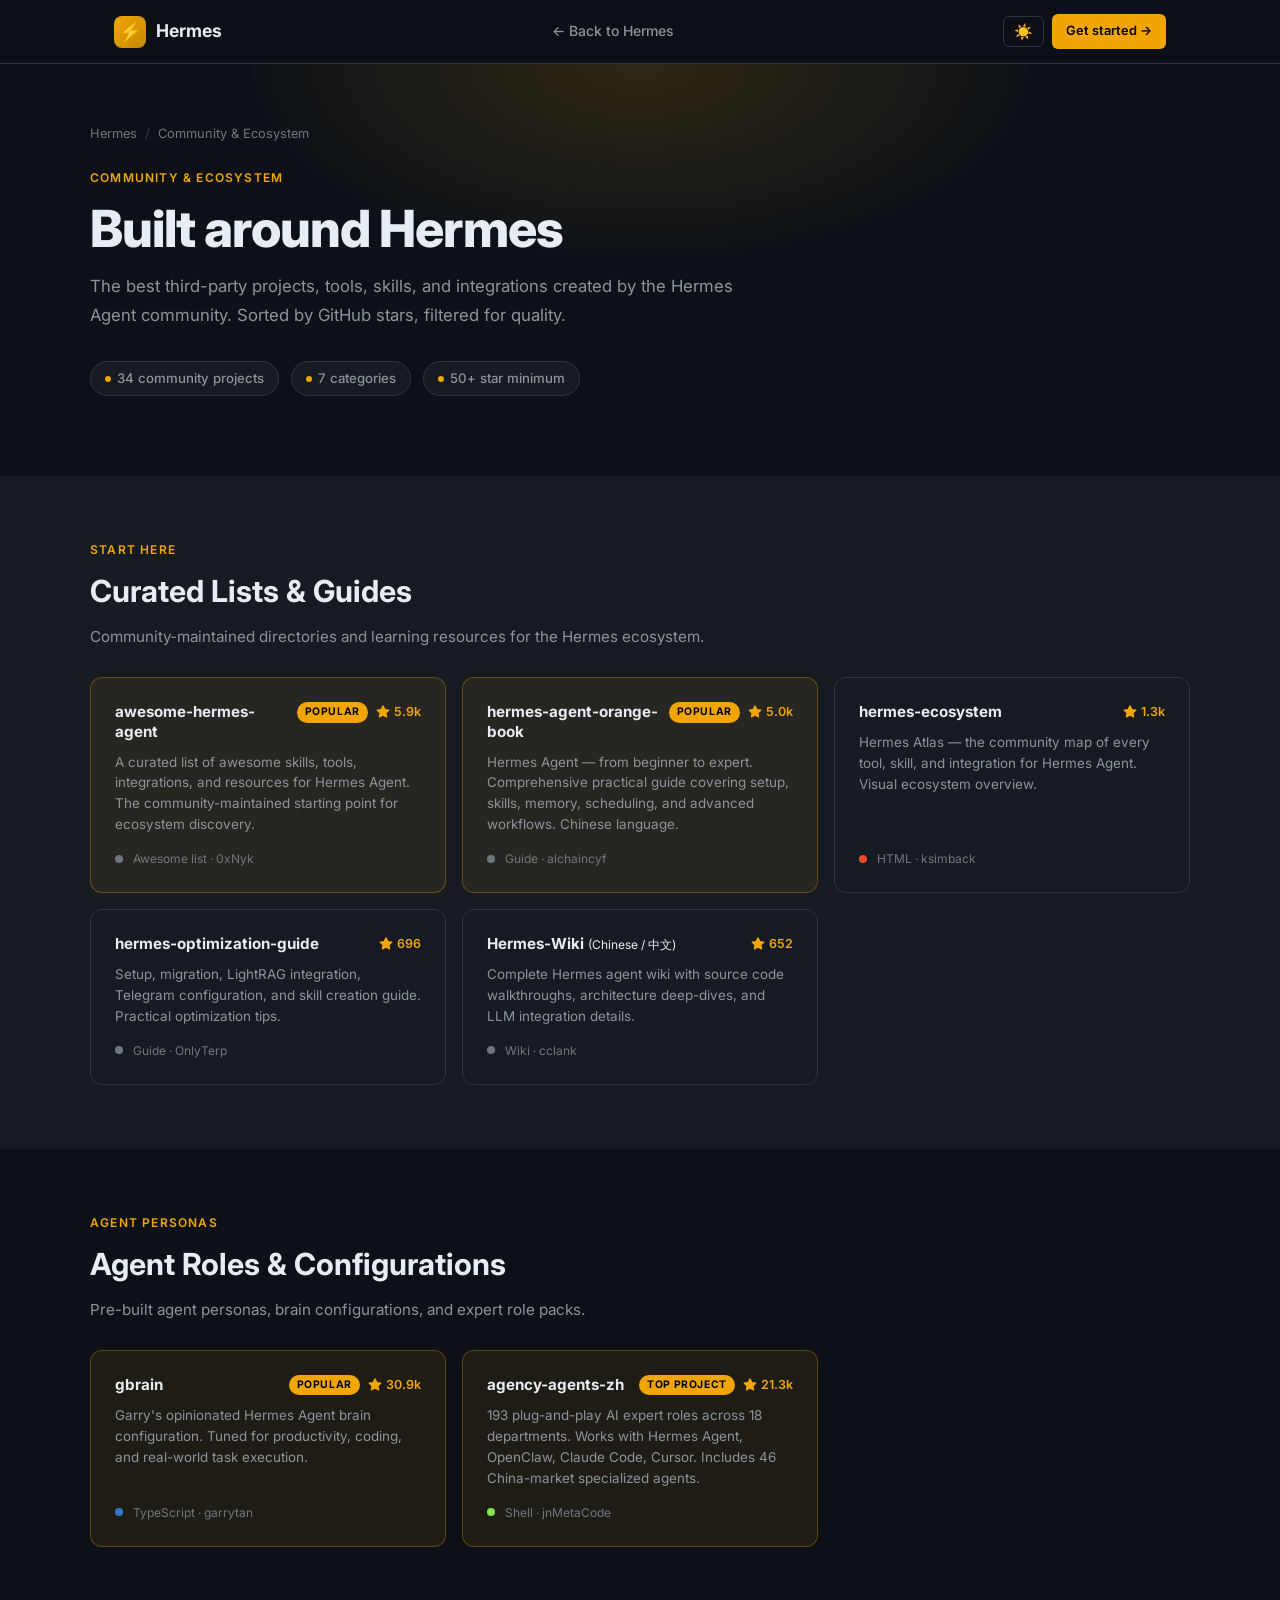
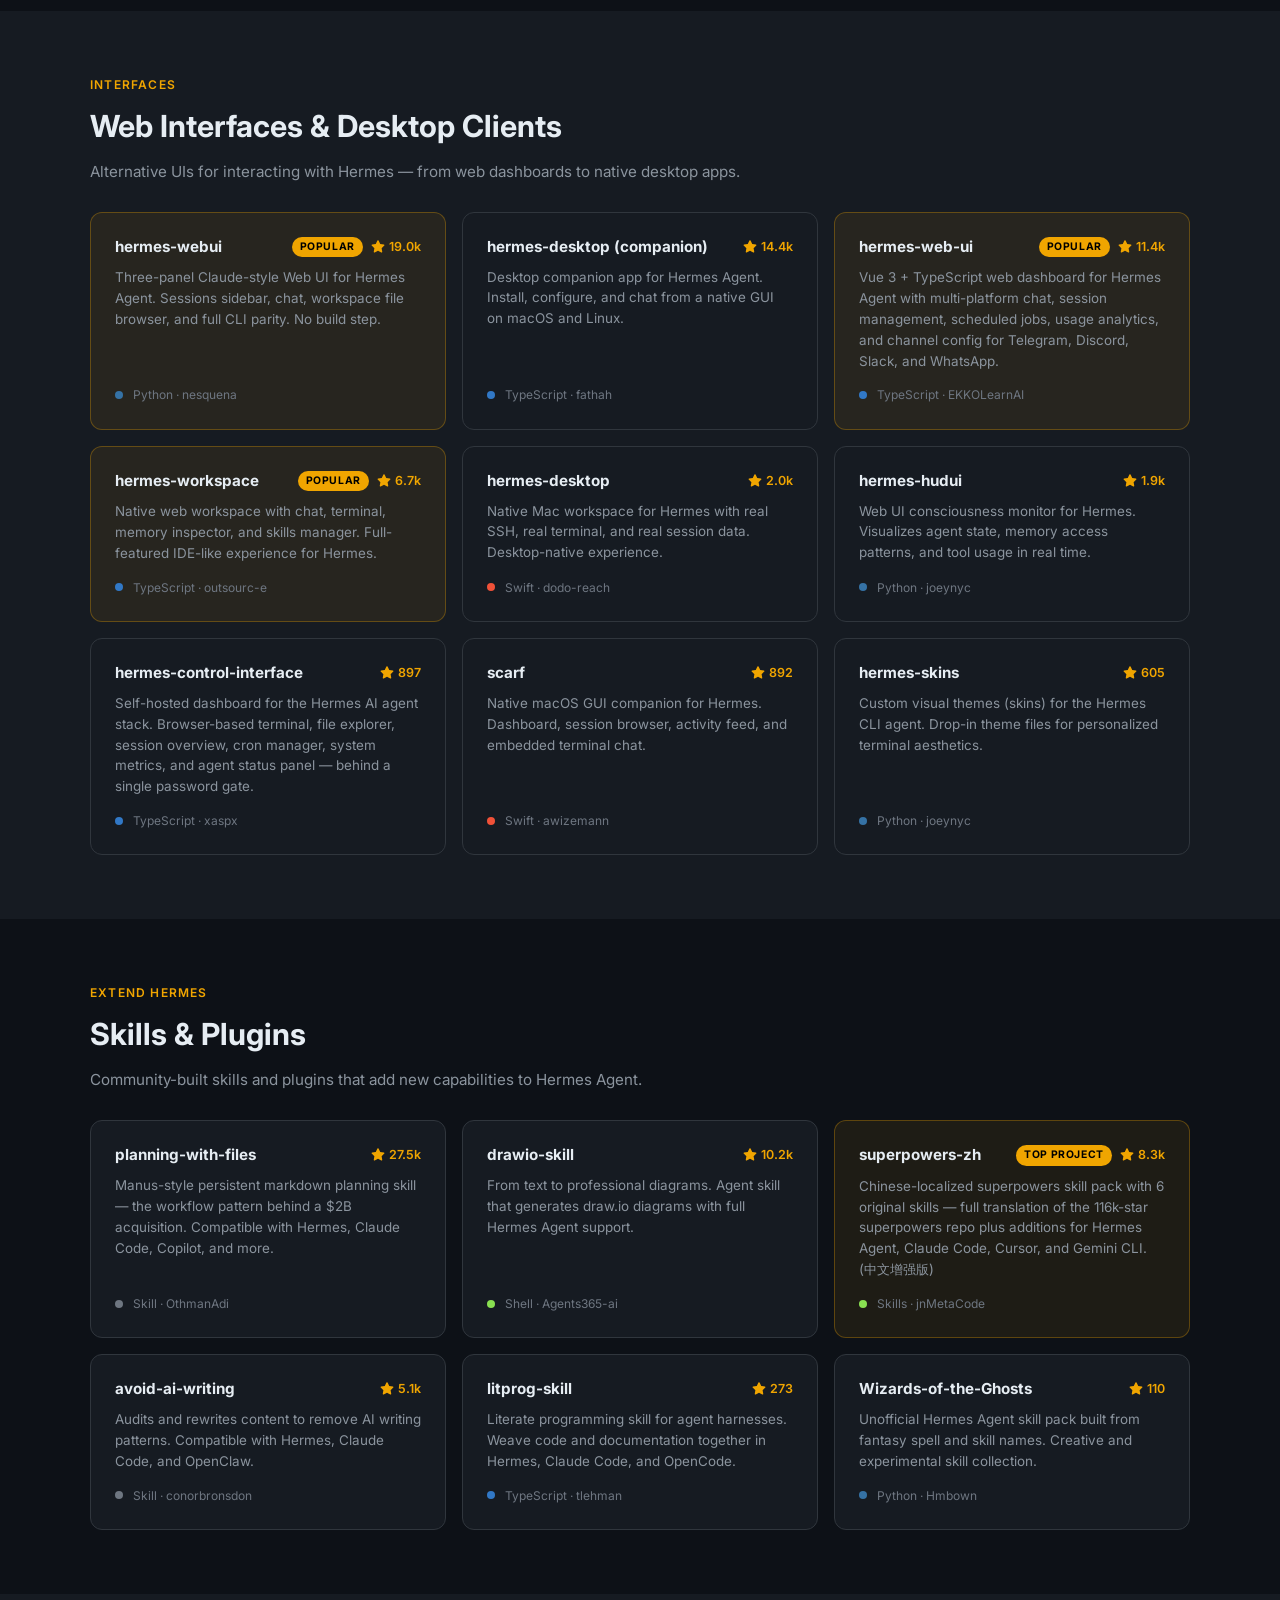
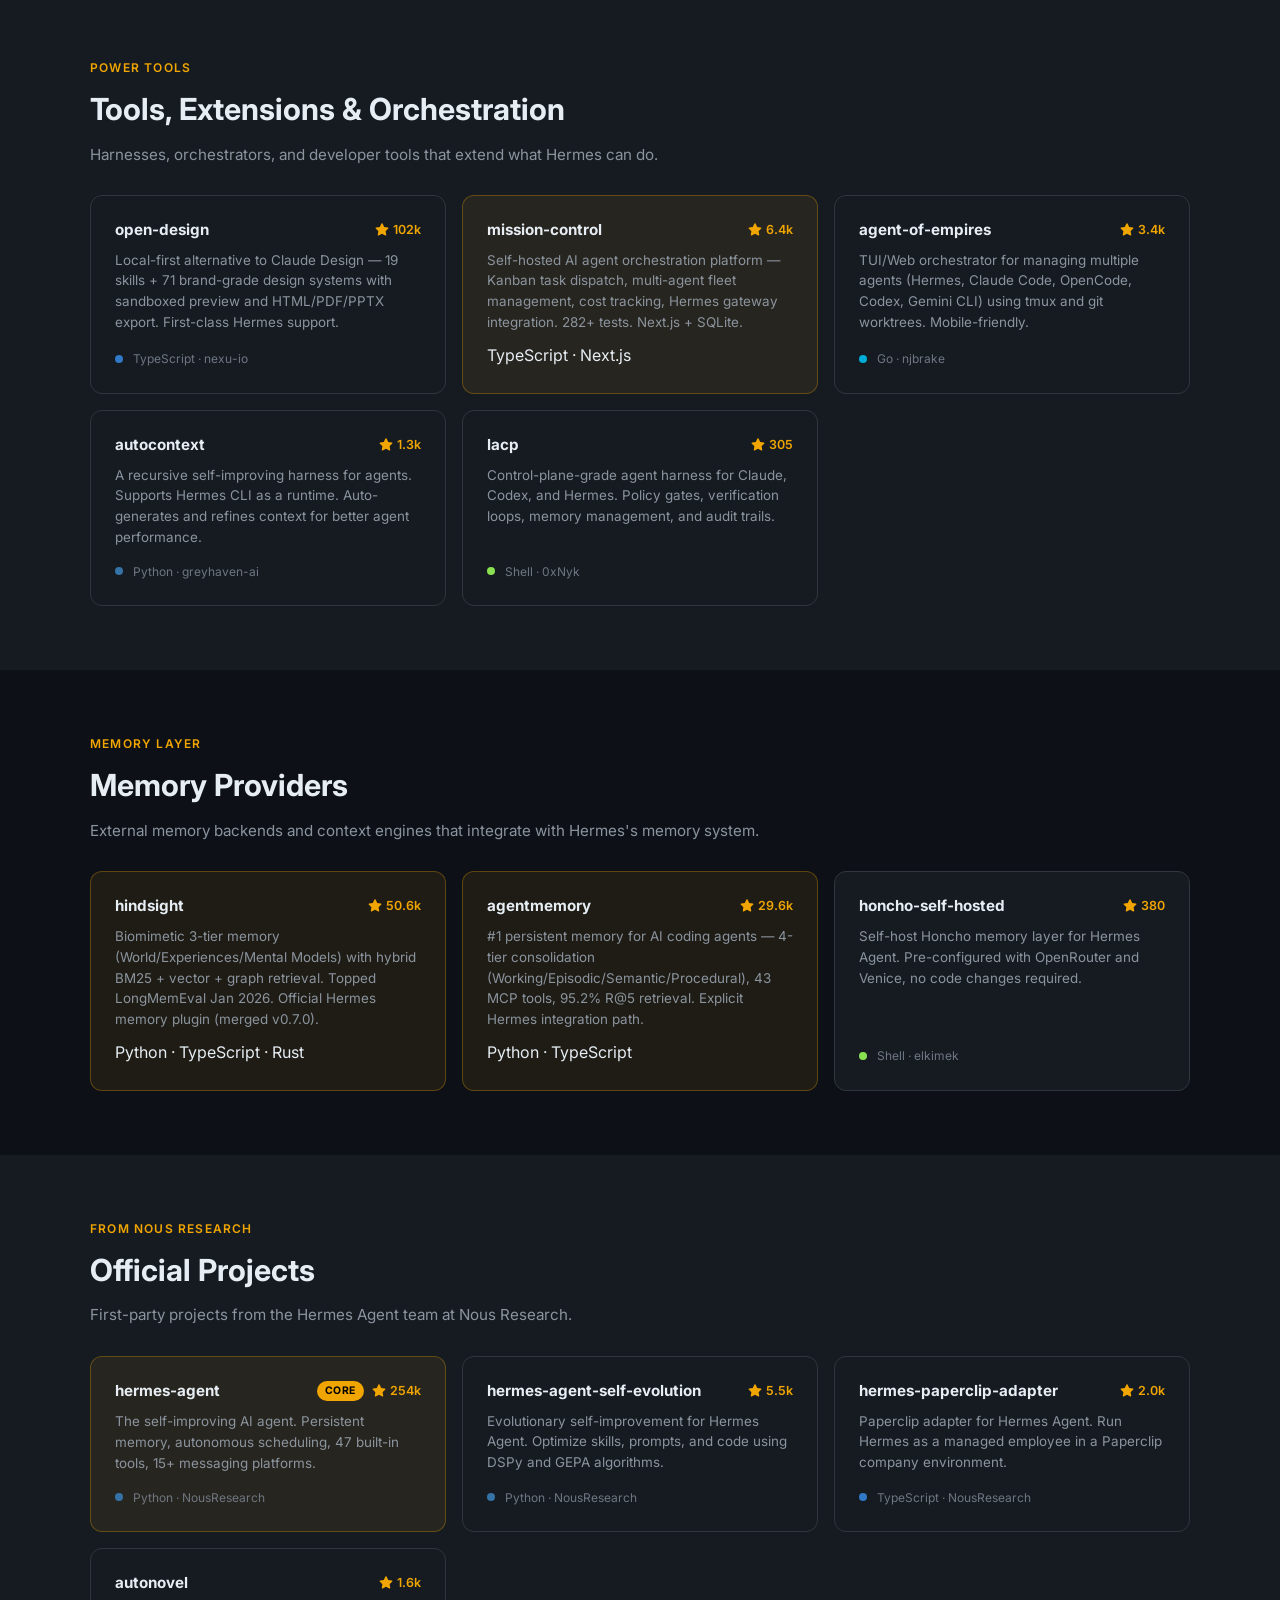
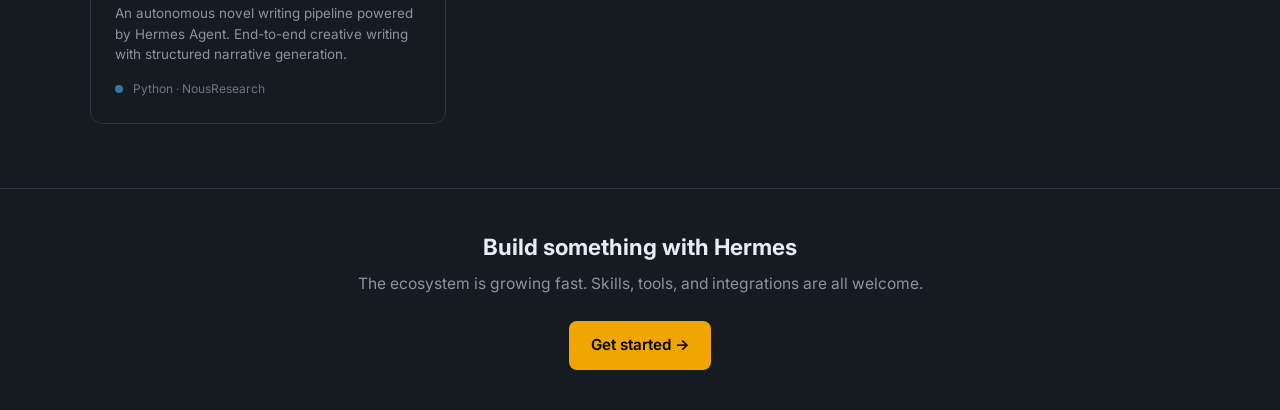
==== commit 83704951: "docs(community): daily star count refresh + re-sort by stars" ====
--- a/community/index.html
+++ b/community/index.html
@@ -388,7 +388,7 @@
         <a href="https://github.com/awizemann/scarf" target="_blank" rel="noopener" class="project-card">
           <div class="project-header">
             <div class="project-name">scarf</div>
-            <span class="project-stars"><svg viewBox="0 0 16 16"><path d="M8 .25a.75.75 0 0 1 .673.418l1.882 3.815 4.21.612a.75.75 0 0 1 .416 1.279l-3.046 2.97.719 4.192a.75.75 0 0 1-1.088.791L8 12.347l-3.766 1.98a.75.75 0 0 1-1.088-.79l.72-4.194L.818 6.374a.75.75 0 0 1 .416-1.28l4.21-.611L7.327.668A.75.75 0 0 1 8 .25z"/></svg>893</span>
+            <span class="project-stars"><svg viewBox="0 0 16 16"><path d="M8 .25a.75.75 0 0 1 .673.418l1.882 3.815 4.21.612a.75.75 0 0 1 .416 1.279l-3.046 2.97.719 4.192a.75.75 0 0 1-1.088.791L8 12.347l-3.766 1.98a.75.75 0 0 1-1.088-.79l.72-4.194L.818 6.374a.75.75 0 0 1 .416-1.28l4.21-.611L7.327.668A.75.75 0 0 1 8 .25z"/></svg>892</span>
           </div>
           <div class="project-desc">Native macOS GUI companion for Hermes. Dashboard, session browser, activity feed, and embedded terminal chat.</div>
           <div class="project-meta"><span class="lang-dot lang-swift"></span> Swift &middot; awizemann</div>
@@ -440,7 +440,7 @@
         <a href="https://github.com/conorbronsdon/avoid-ai-writing" target="_blank" rel="noopener" class="project-card">
           <div class="project-header">
             <div class="project-name">avoid-ai-writing</div>
-            <span class="project-stars"><svg viewBox="0 0 16 16"><path d="M8 .25a.75.75 0 0 1 .673.418l1.882 3.815 4.21.612a.75.75 0 0 1 .416 1.279l-3.046 2.97.719 4.192a.75.75 0 0 1-1.088.791L8 12.347l-3.766 1.98a.75.75 0 0 1-1.088-.79l.72-4.194L.818 6.374a.75.75 0 0 1 .416-1.28l4.21-.611L7.327.668A.75.75 0 0 1 8 .25z"/></svg>5.0k</span>
+            <span class="project-stars"><svg viewBox="0 0 16 16"><path d="M8 .25a.75.75 0 0 1 .673.418l1.882 3.815 4.21.612a.75.75 0 0 1 .416 1.279l-3.046 2.97.719 4.192a.75.75 0 0 1-1.088.791L8 12.347l-3.766 1.98a.75.75 0 0 1-1.088-.79l.72-4.194L.818 6.374a.75.75 0 0 1 .416-1.28l4.21-.611L7.327.668A.75.75 0 0 1 8 .25z"/></svg>5.1k</span>
           </div>
           <div class="project-desc">Audits and rewrites content to remove AI writing patterns. Compatible with Hermes, Claude Code, and OpenClaw.</div>
           <div class="project-meta"><span class="lang-dot lang-docs"></span> Skill &middot; conorbronsdon</div>
@@ -475,7 +475,7 @@
         <a href="https://github.com/nexu-io/open-design" target="_blank" rel="noopener" class="project-card">
           <div class="project-header">
             <div class="project-name">open-design</div>
-            <span class="project-stars"><svg viewBox="0 0 16 16"><path d="M8 .25a.75.75 0 0 1 .673.418l1.882 3.815 4.21.612a.75.75 0 0 1 .416 1.279l-3.046 2.97.719 4.192a.75.75 0 0 1-1.088.791L8 12.347l-3.766 1.98a.75.75 0 0 1-1.088-.79l.72-4.194L.818 6.374a.75.75 0 0 1 .416-1.28l4.21-.611L7.327.668A.75.75 0 0 1 8 .25z"/></svg>101k</span>
+            <span class="project-stars"><svg viewBox="0 0 16 16"><path d="M8 .25a.75.75 0 0 1 .673.418l1.882 3.815 4.21.612a.75.75 0 0 1 .416 1.279l-3.046 2.97.719 4.192a.75.75 0 0 1-1.088.791L8 12.347l-3.766 1.98a.75.75 0 0 1-1.088-.79l.72-4.194L.818 6.374a.75.75 0 0 1 .416-1.28l4.21-.611L7.327.668A.75.75 0 0 1 8 .25z"/></svg>102k</span>
           </div>
           <div class="project-desc">Local-first alternative to Claude Design — 19 skills + 71 brand-grade design systems with sandboxed preview and HTML/PDF/PPTX export. First-class Hermes support.</div>
           <div class="project-meta"><span class="lang-dot lang-ts"></span> TypeScript &middot; nexu-io</div>
@@ -526,7 +526,7 @@
         <a href="https://github.com/vectorize-io/hindsight" target="_blank" rel="noopener" class="project-card featured">
           <div class="project-header">
             <div class="project-name">hindsight</div>
-            <span class="project-stars"><svg viewBox="0 0 16 16"><path d="M8 .25a.75.75 0 0 1 .673.418l1.882 3.815 4.21.612a.75.75 0 0 1 .416 1.279l-3.046 2.97.719 4.192a.75.75 0 0 1-1.088.791L8 12.347l-3.766 1.98a.75.75 0 0 1-1.088-.79l.72-4.194L.818 6.374a.75.75 0 0 1 .416-1.28l4.21-.611L7.327.668A.75.75 0 0 1 8 .25z"/></svg>50.2k</span>
+            <span class="project-stars"><svg viewBox="0 0 16 16"><path d="M8 .25a.75.75 0 0 1 .673.418l1.882 3.815 4.21.612a.75.75 0 0 1 .416 1.279l-3.046 2.97.719 4.192a.75.75 0 0 1-1.088.791L8 12.347l-3.766 1.98a.75.75 0 0 1-1.088-.79l.72-4.194L.818 6.374a.75.75 0 0 1 .416-1.28l4.21-.611L7.327.668A.75.75 0 0 1 8 .25z"/></svg>50.6k</span>
           </div>
           <div class="project-desc">Biomimetic 3-tier memory (World/Experiences/Mental Models) with hybrid BM25 + vector + graph retrieval. Topped LongMemEval Jan 2026. Official Hermes memory plugin (merged v0.7.0).</div>
           <div class="project-lang">Python · TypeScript · Rust</div>
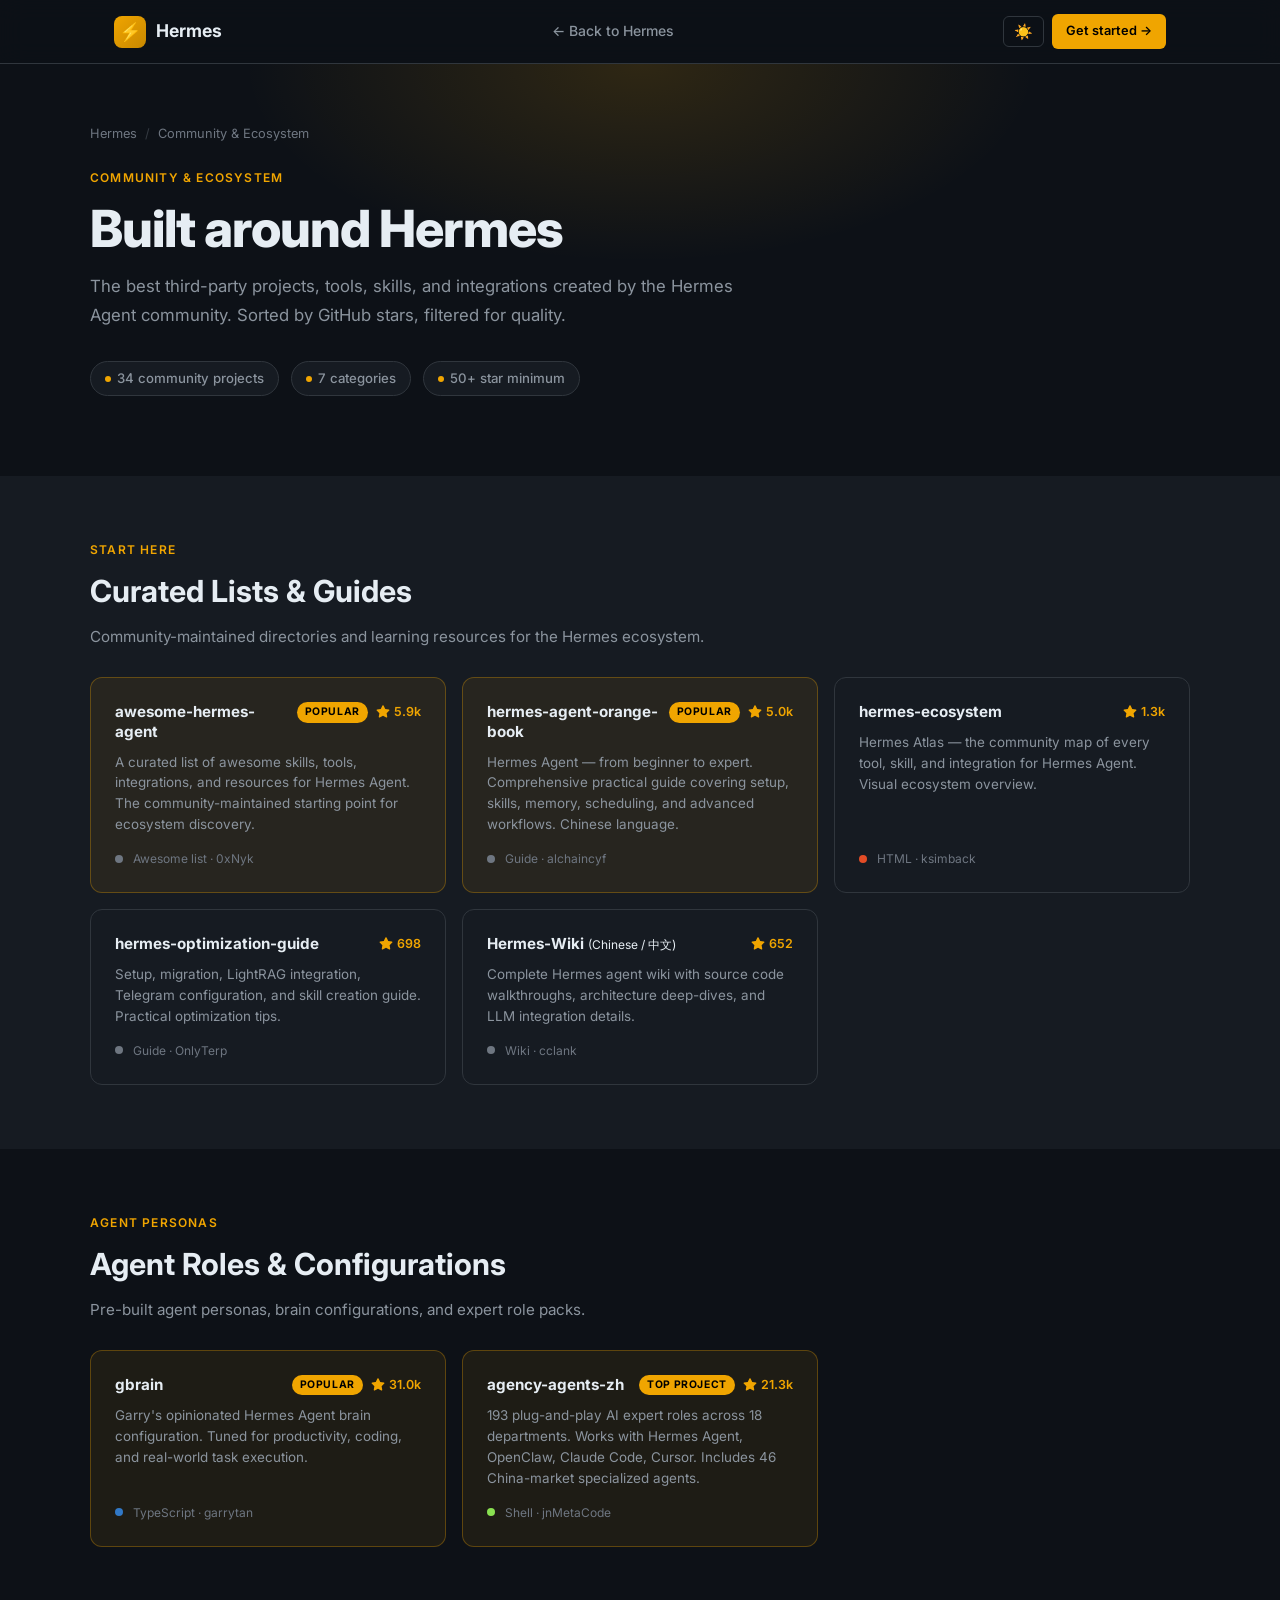
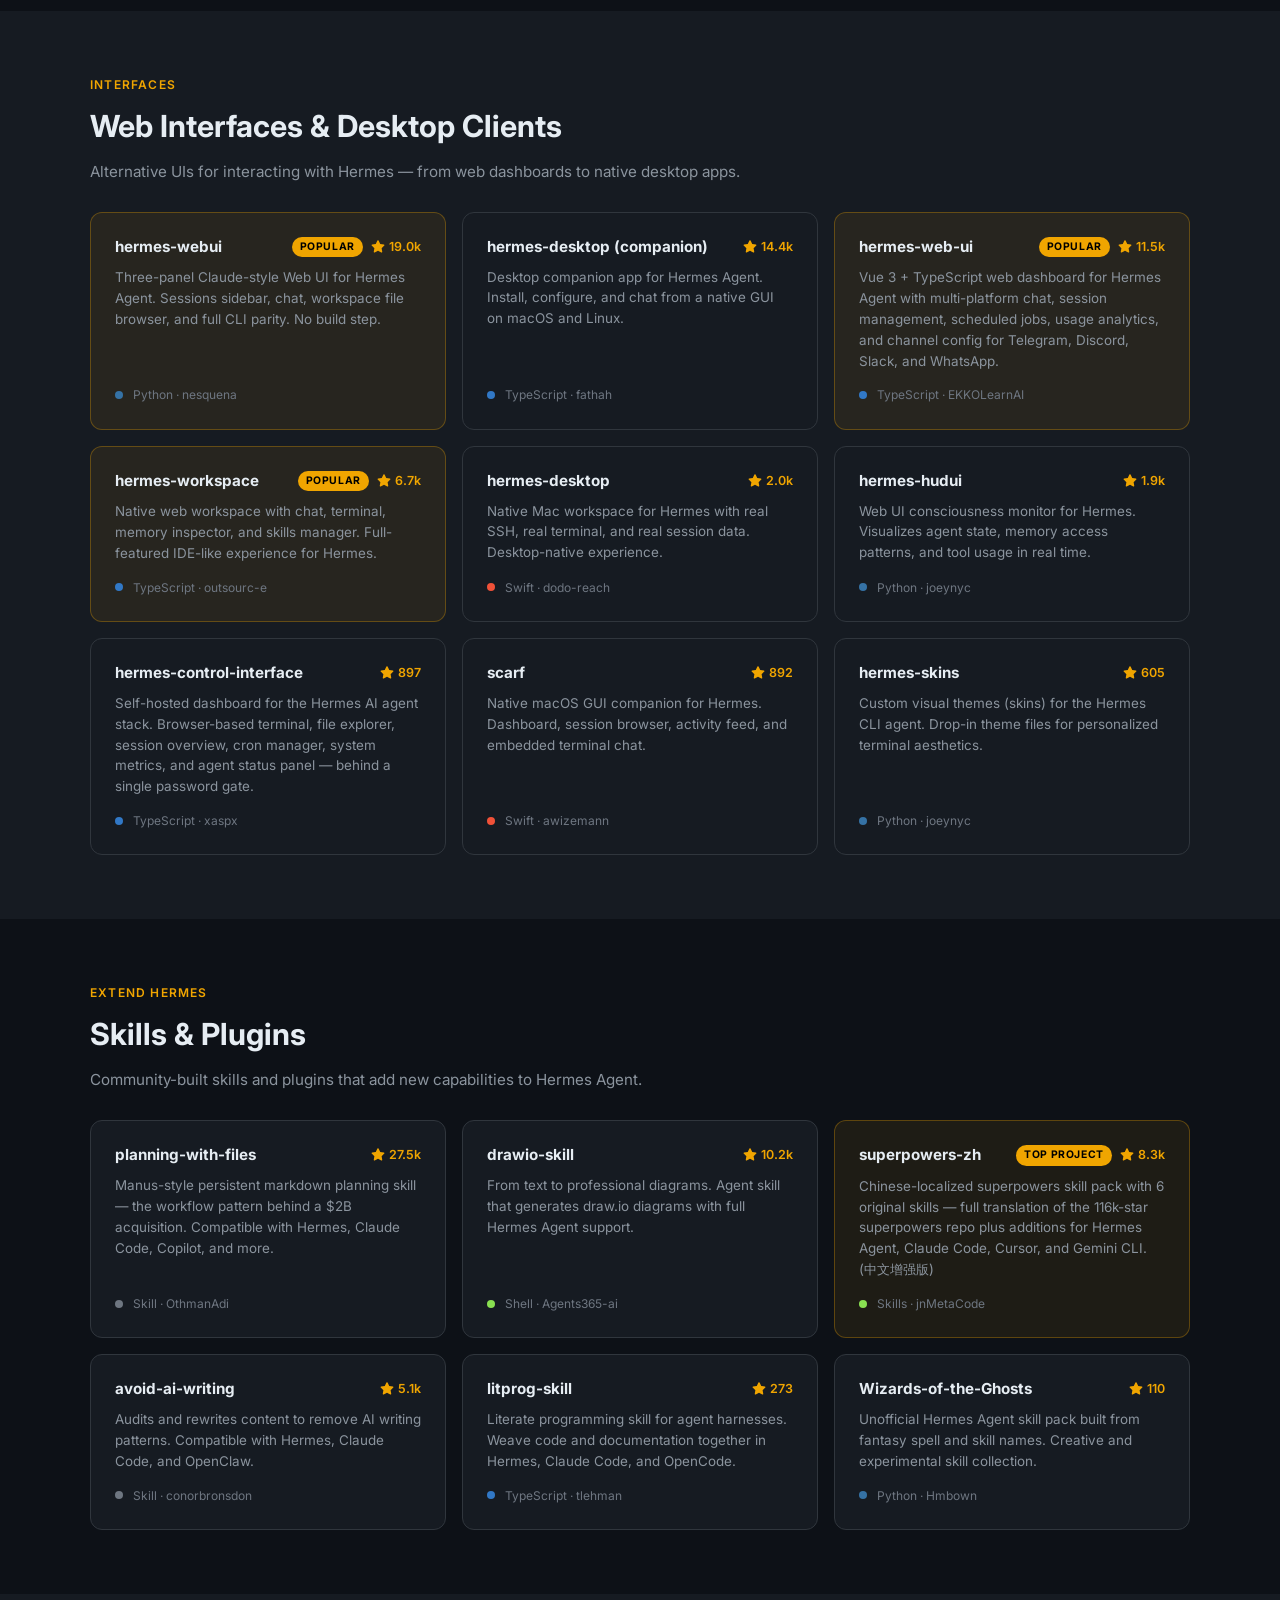
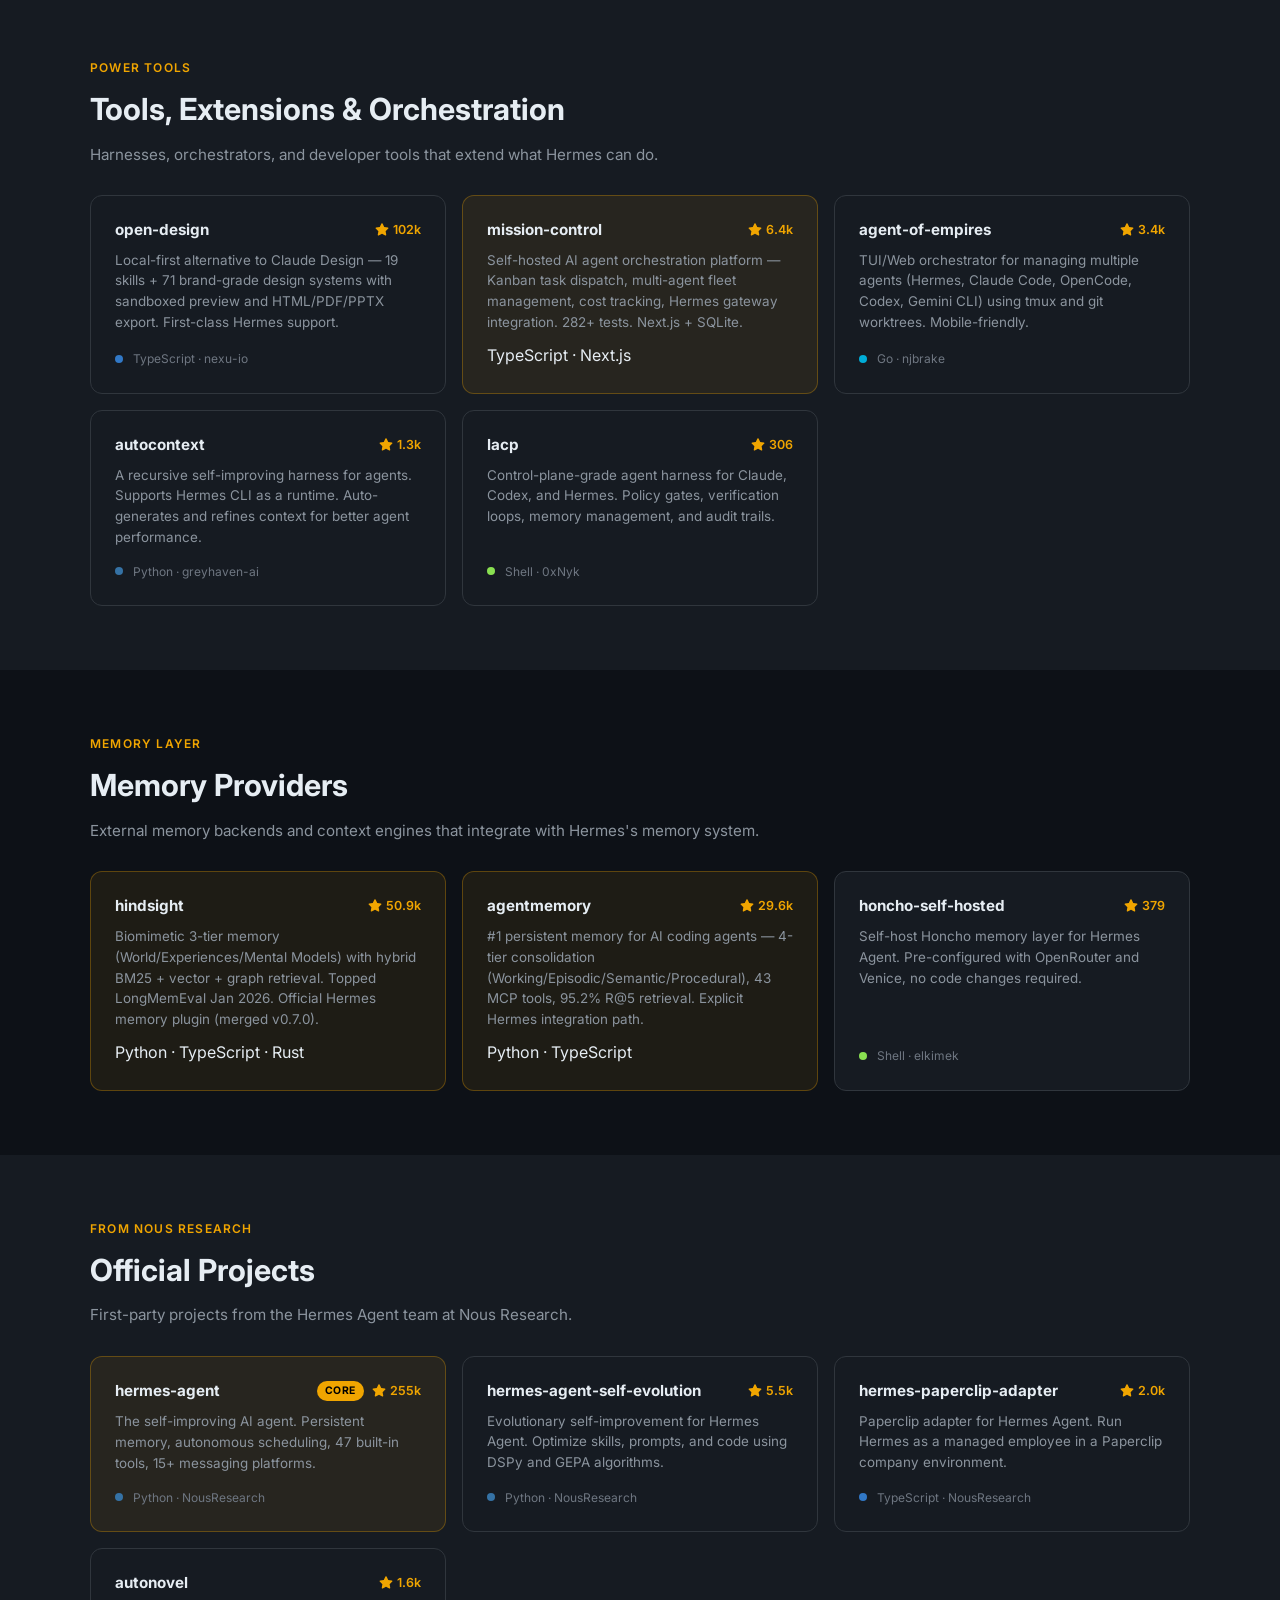
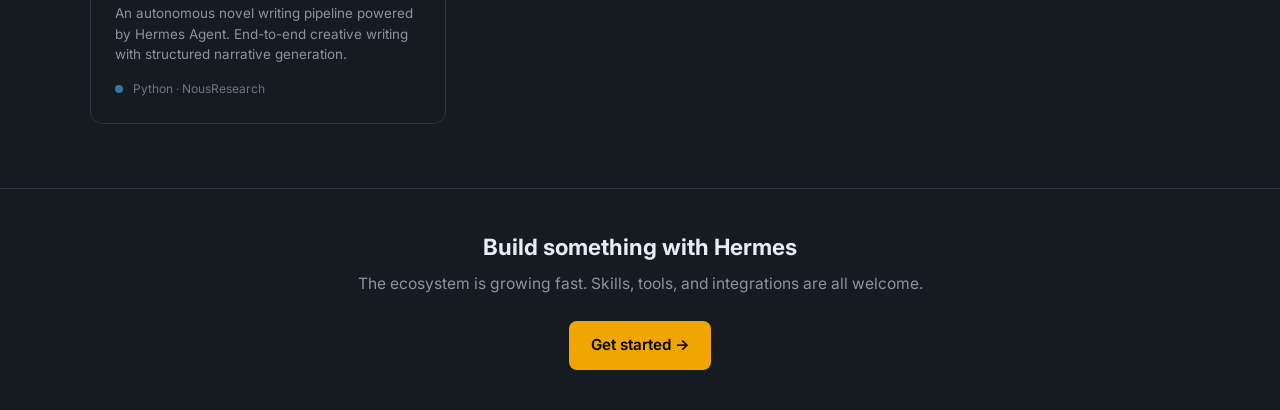
==== commit 17b21a7d: "docs(community): daily star count refresh + re-sort by stars" ====
--- a/community/index.html
+++ b/community/index.html
@@ -273,7 +273,7 @@
         <a href="https://github.com/OnlyTerp/hermes-optimization-guide" target="_blank" rel="noopener" class="project-card">
           <div class="project-header">
             <div class="project-name">hermes-optimization-guide</div>
-            <span class="project-stars"><svg viewBox="0 0 16 16"><path d="M8 .25a.75.75 0 0 1 .673.418l1.882 3.815 4.21.612a.75.75 0 0 1 .416 1.279l-3.046 2.97.719 4.192a.75.75 0 0 1-1.088.791L8 12.347l-3.766 1.98a.75.75 0 0 1-1.088-.79l.72-4.194L.818 6.374a.75.75 0 0 1 .416-1.28l4.21-.611L7.327.668A.75.75 0 0 1 8 .25z"/></svg>696</span>
+            <span class="project-stars"><svg viewBox="0 0 16 16"><path d="M8 .25a.75.75 0 0 1 .673.418l1.882 3.815 4.21.612a.75.75 0 0 1 .416 1.279l-3.046 2.97.719 4.192a.75.75 0 0 1-1.088.791L8 12.347l-3.766 1.98a.75.75 0 0 1-1.088-.79l.72-4.194L.818 6.374a.75.75 0 0 1 .416-1.28l4.21-.611L7.327.668A.75.75 0 0 1 8 .25z"/></svg>698</span>
           </div>
           <div class="project-desc">Setup, migration, LightRAG integration, Telegram configuration, and skill creation guide. Practical optimization tips.</div>
           <div class="project-meta"><span class="lang-dot lang-docs"></span> Guide &middot; OnlyTerp</div>
@@ -301,7 +301,7 @@
           <div class="project-header">
             <div class="project-name">gbrain</div>
             <span class="featured-badge">Popular</span>
-            <span class="project-stars"><svg viewBox="0 0 16 16"><path d="M8 .25a.75.75 0 0 1 .673.418l1.882 3.815 4.21.612a.75.75 0 0 1 .416 1.279l-3.046 2.97.719 4.192a.75.75 0 0 1-1.088.791L8 12.347l-3.766 1.98a.75.75 0 0 1-1.088-.79l.72-4.194L.818 6.374a.75.75 0 0 1 .416-1.28l4.21-.611L7.327.668A.75.75 0 0 1 8 .25z"/></svg>30.9k</span>
+            <span class="project-stars"><svg viewBox="0 0 16 16"><path d="M8 .25a.75.75 0 0 1 .673.418l1.882 3.815 4.21.612a.75.75 0 0 1 .416 1.279l-3.046 2.97.719 4.192a.75.75 0 0 1-1.088.791L8 12.347l-3.766 1.98a.75.75 0 0 1-1.088-.79l.72-4.194L.818 6.374a.75.75 0 0 1 .416-1.28l4.21-.611L7.327.668A.75.75 0 0 1 8 .25z"/></svg>31.0k</span>
           </div>
           <div class="project-desc">Garry's opinionated Hermes Agent brain configuration. Tuned for productivity, coding, and real-world task execution.</div>
           <div class="project-meta"><span class="lang-dot lang-ts"></span> TypeScript &middot; garrytan</div>
@@ -347,7 +347,7 @@
           <div class="project-header">
             <div class="project-name">hermes-web-ui</div>
             <span class="featured-badge">Popular</span>
-            <span class="project-stars"><svg viewBox="0 0 16 16"><path d="M8 .25a.75.75 0 0 1 .673.418l1.882 3.815 4.21.612a.75.75 0 0 1 .416 1.279l-3.046 2.97.719 4.192a.75.75 0 0 1-1.088.791L8 12.347l-3.766 1.98a.75.75 0 0 1-1.088-.79l.72-4.194L.818 6.374a.75.75 0 0 1 .416-1.28l4.21-.611L7.327.668A.75.75 0 0 1 8 .25z"/></svg>11.4k</span>
+            <span class="project-stars"><svg viewBox="0 0 16 16"><path d="M8 .25a.75.75 0 0 1 .673.418l1.882 3.815 4.21.612a.75.75 0 0 1 .416 1.279l-3.046 2.97.719 4.192a.75.75 0 0 1-1.088.791L8 12.347l-3.766 1.98a.75.75 0 0 1-1.088-.79l.72-4.194L.818 6.374a.75.75 0 0 1 .416-1.28l4.21-.611L7.327.668A.75.75 0 0 1 8 .25z"/></svg>11.5k</span>
           </div>
           <div class="project-desc">Vue 3 + TypeScript web dashboard for Hermes Agent with multi-platform chat, session management, scheduled jobs, usage analytics, and channel config for Telegram, Discord, Slack, and WhatsApp.</div>
           <div class="project-meta"><span class="lang-dot lang-ts"></span> TypeScript &middot; EKKOLearnAI</div>
@@ -507,7 +507,7 @@
         <a href="https://github.com/0xNyk/lacp" target="_blank" rel="noopener" class="project-card">
           <div class="project-header">
             <div class="project-name">lacp</div>
-            <span class="project-stars"><svg viewBox="0 0 16 16"><path d="M8 .25a.75.75 0 0 1 .673.418l1.882 3.815 4.21.612a.75.75 0 0 1 .416 1.279l-3.046 2.97.719 4.192a.75.75 0 0 1-1.088.791L8 12.347l-3.766 1.98a.75.75 0 0 1-1.088-.79l.72-4.194L.818 6.374a.75.75 0 0 1 .416-1.28l4.21-.611L7.327.668A.75.75 0 0 1 8 .25z"/></svg>305</span>
+            <span class="project-stars"><svg viewBox="0 0 16 16"><path d="M8 .25a.75.75 0 0 1 .673.418l1.882 3.815 4.21.612a.75.75 0 0 1 .416 1.279l-3.046 2.97.719 4.192a.75.75 0 0 1-1.088.791L8 12.347l-3.766 1.98a.75.75 0 0 1-1.088-.79l.72-4.194L.818 6.374a.75.75 0 0 1 .416-1.28l4.21-.611L7.327.668A.75.75 0 0 1 8 .25z"/></svg>306</span>
           </div>
           <div class="project-desc">Control-plane-grade agent harness for Claude, Codex, and Hermes. Policy gates, verification loops, memory management, and audit trails.</div>
           <div class="project-meta"><span class="lang-dot lang-shell"></span> Shell &middot; 0xNyk</div>
@@ -526,7 +526,7 @@
         <a href="https://github.com/vectorize-io/hindsight" target="_blank" rel="noopener" class="project-card featured">
           <div class="project-header">
             <div class="project-name">hindsight</div>
-            <span class="project-stars"><svg viewBox="0 0 16 16"><path d="M8 .25a.75.75 0 0 1 .673.418l1.882 3.815 4.21.612a.75.75 0 0 1 .416 1.279l-3.046 2.97.719 4.192a.75.75 0 0 1-1.088.791L8 12.347l-3.766 1.98a.75.75 0 0 1-1.088-.79l.72-4.194L.818 6.374a.75.75 0 0 1 .416-1.28l4.21-.611L7.327.668A.75.75 0 0 1 8 .25z"/></svg>50.6k</span>
+            <span class="project-stars"><svg viewBox="0 0 16 16"><path d="M8 .25a.75.75 0 0 1 .673.418l1.882 3.815 4.21.612a.75.75 0 0 1 .416 1.279l-3.046 2.97.719 4.192a.75.75 0 0 1-1.088.791L8 12.347l-3.766 1.98a.75.75 0 0 1-1.088-.79l.72-4.194L.818 6.374a.75.75 0 0 1 .416-1.28l4.21-.611L7.327.668A.75.75 0 0 1 8 .25z"/></svg>50.9k</span>
           </div>
           <div class="project-desc">Biomimetic 3-tier memory (World/Experiences/Mental Models) with hybrid BM25 + vector + graph retrieval. Topped LongMemEval Jan 2026. Official Hermes memory plugin (merged v0.7.0).</div>
           <div class="project-lang">Python · TypeScript · Rust</div>
@@ -542,7 +542,7 @@
         <a href="https://github.com/elkimek/honcho-self-hosted" target="_blank" rel="noopener" class="project-card">
           <div class="project-header">
             <div class="project-name">honcho-self-hosted</div>
-            <span class="project-stars"><svg viewBox="0 0 16 16"><path d="M8 .25a.75.75 0 0 1 .673.418l1.882 3.815 4.21.612a.75.75 0 0 1 .416 1.279l-3.046 2.97.719 4.192a.75.75 0 0 1-1.088.791L8 12.347l-3.766 1.98a.75.75 0 0 1-1.088-.79l.72-4.194L.818 6.374a.75.75 0 0 1 .416-1.28l4.21-.611L7.327.668A.75.75 0 0 1 8 .25z"/></svg>380</span>
+            <span class="project-stars"><svg viewBox="0 0 16 16"><path d="M8 .25a.75.75 0 0 1 .673.418l1.882 3.815 4.21.612a.75.75 0 0 1 .416 1.279l-3.046 2.97.719 4.192a.75.75 0 0 1-1.088.791L8 12.347l-3.766 1.98a.75.75 0 0 1-1.088-.79l.72-4.194L.818 6.374a.75.75 0 0 1 .416-1.28l4.21-.611L7.327.668A.75.75 0 0 1 8 .25z"/></svg>379</span>
           </div>
           <div class="project-desc">Self-host Honcho memory layer for Hermes Agent. Pre-configured with OpenRouter and Venice, no code changes required.</div>
           <div class="project-meta"><span class="lang-dot lang-shell"></span> Shell &middot; elkimek</div>
@@ -562,7 +562,7 @@
           <div class="project-header">
             <div class="project-name">hermes-agent</div>
             <span class="featured-badge">Core</span>
-            <span class="project-stars"><svg viewBox="0 0 16 16"><path d="M8 .25a.75.75 0 0 1 .673.418l1.882 3.815 4.21.612a.75.75 0 0 1 .416 1.279l-3.046 2.97.719 4.192a.75.75 0 0 1-1.088.791L8 12.347l-3.766 1.98a.75.75 0 0 1-1.088-.79l.72-4.194L.818 6.374a.75.75 0 0 1 .416-1.28l4.21-.611L7.327.668A.75.75 0 0 1 8 .25z"/></svg>254k</span>
+            <span class="project-stars"><svg viewBox="0 0 16 16"><path d="M8 .25a.75.75 0 0 1 .673.418l1.882 3.815 4.21.612a.75.75 0 0 1 .416 1.279l-3.046 2.97.719 4.192a.75.75 0 0 1-1.088.791L8 12.347l-3.766 1.98a.75.75 0 0 1-1.088-.79l.72-4.194L.818 6.374a.75.75 0 0 1 .416-1.28l4.21-.611L7.327.668A.75.75 0 0 1 8 .25z"/></svg>255k</span>
           </div>
           <div class="project-desc">The self-improving AI agent. Persistent memory, autonomous scheduling, 47 built-in tools, 15+ messaging platforms.</div>
           <div class="project-meta"><span class="lang-dot lang-python"></span> Python &middot; NousResearch</div>
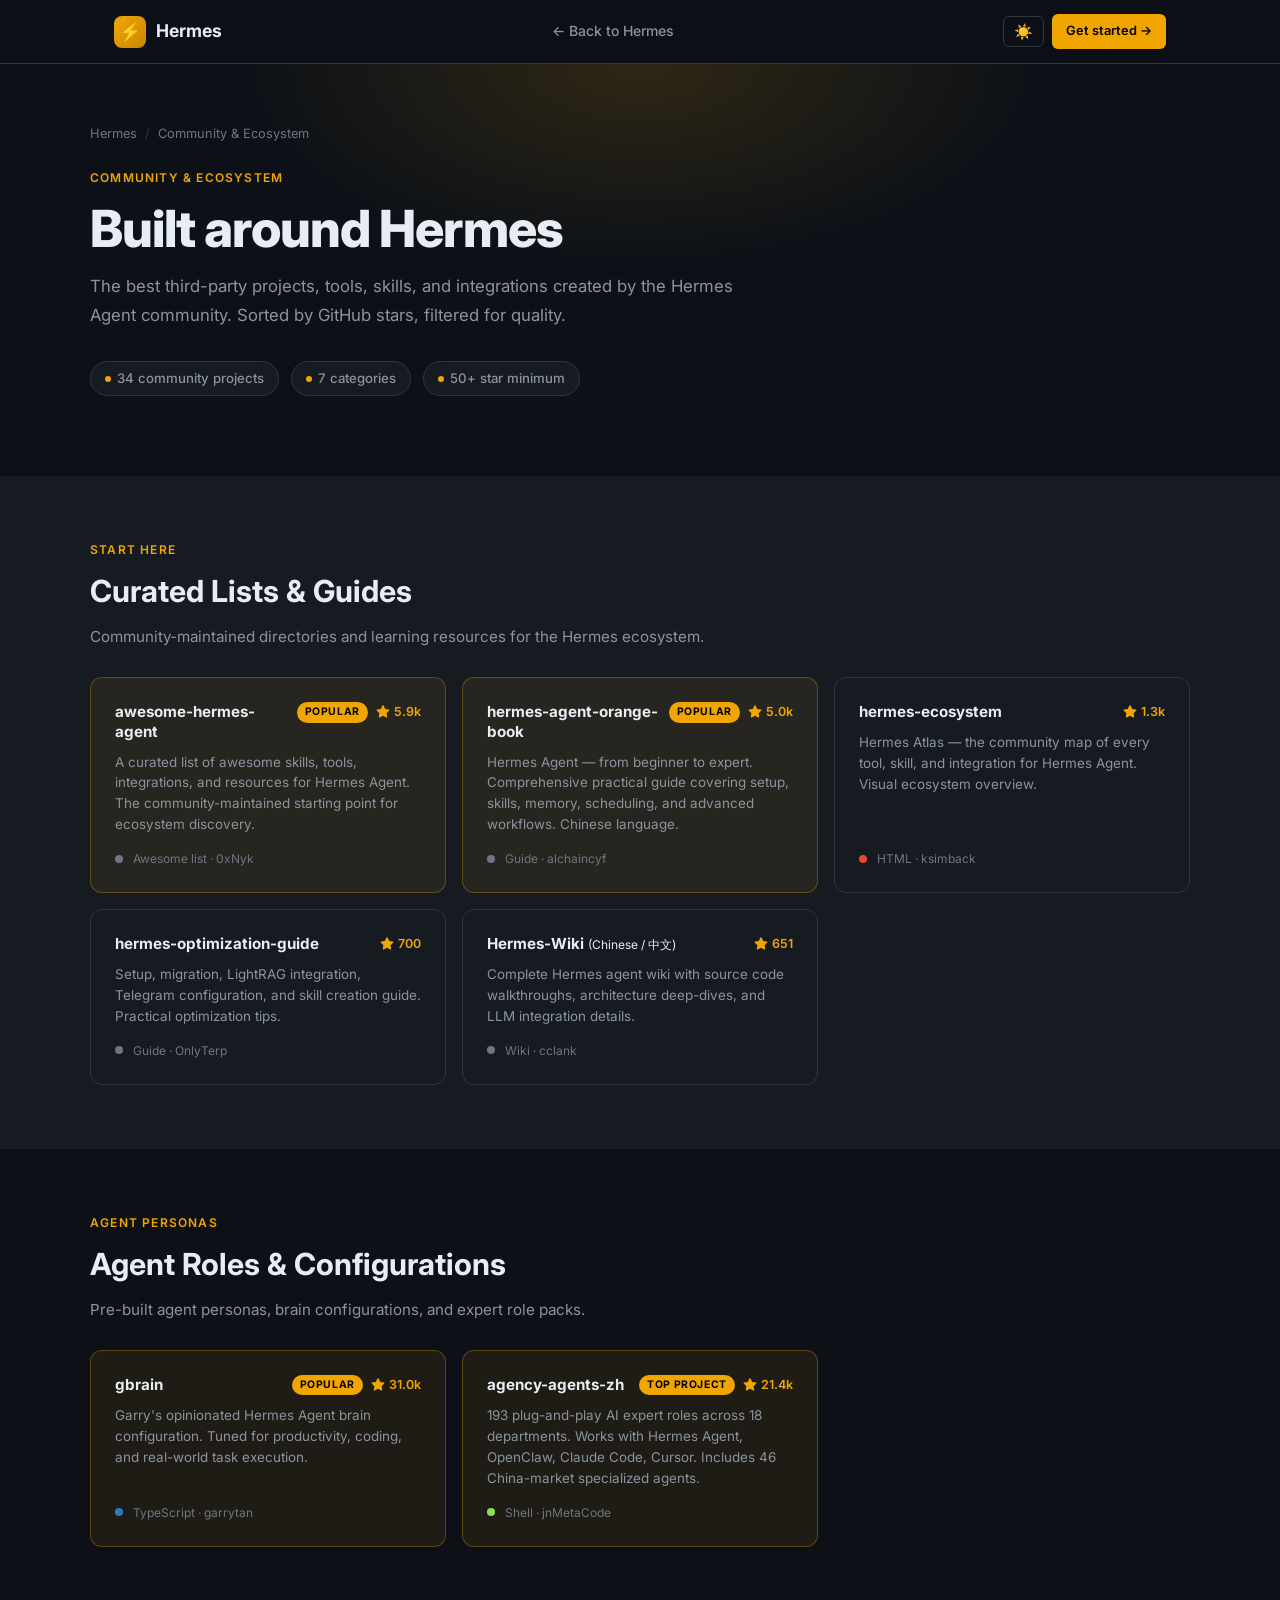
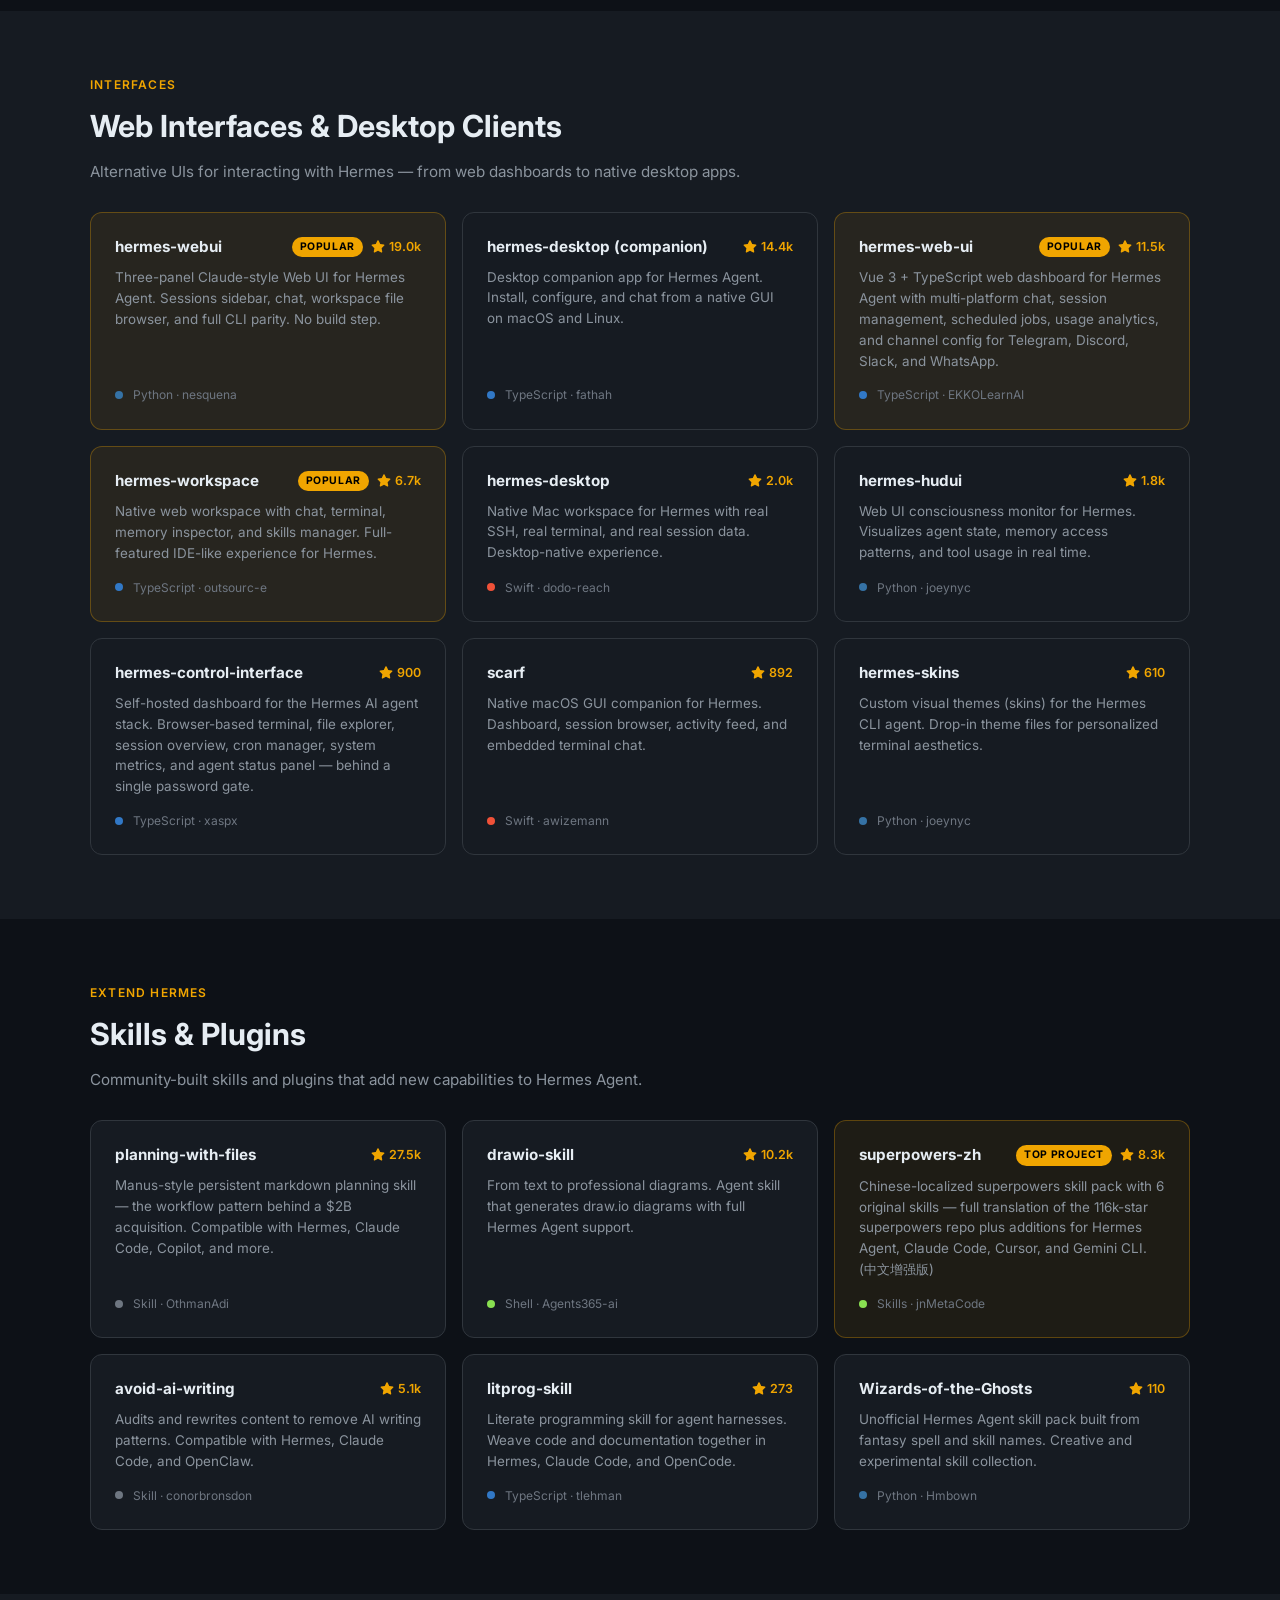
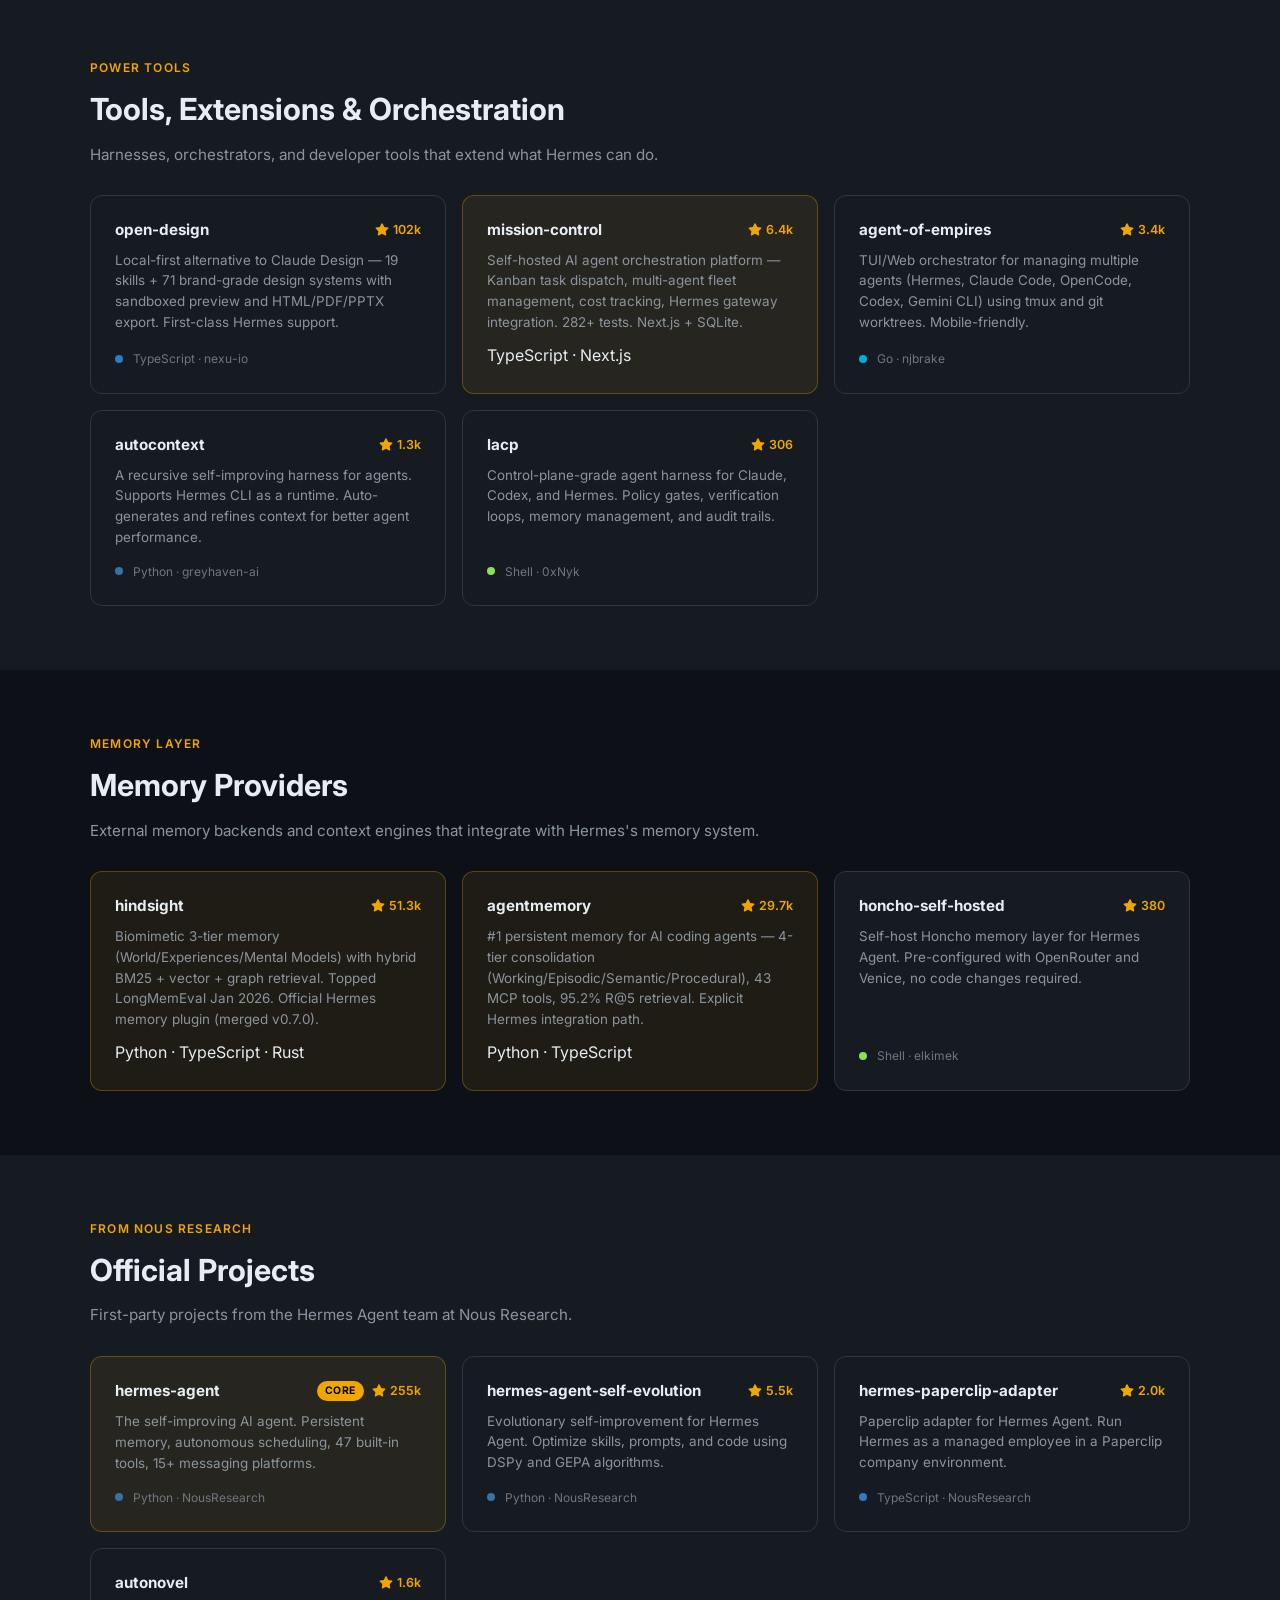
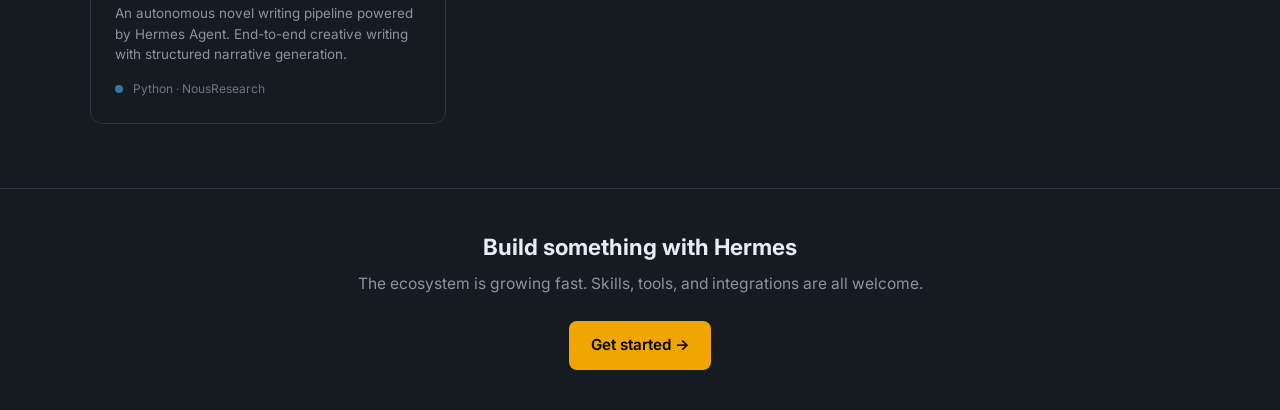
==== commit 2da38200: "docs(community): daily star count refresh + re-sort by stars" ====
--- a/community/index.html
+++ b/community/index.html
@@ -273,7 +273,7 @@
         <a href="https://github.com/OnlyTerp/hermes-optimization-guide" target="_blank" rel="noopener" class="project-card">
           <div class="project-header">
             <div class="project-name">hermes-optimization-guide</div>
-            <span class="project-stars"><svg viewBox="0 0 16 16"><path d="M8 .25a.75.75 0 0 1 .673.418l1.882 3.815 4.21.612a.75.75 0 0 1 .416 1.279l-3.046 2.97.719 4.192a.75.75 0 0 1-1.088.791L8 12.347l-3.766 1.98a.75.75 0 0 1-1.088-.79l.72-4.194L.818 6.374a.75.75 0 0 1 .416-1.28l4.21-.611L7.327.668A.75.75 0 0 1 8 .25z"/></svg>698</span>
+            <span class="project-stars"><svg viewBox="0 0 16 16"><path d="M8 .25a.75.75 0 0 1 .673.418l1.882 3.815 4.21.612a.75.75 0 0 1 .416 1.279l-3.046 2.97.719 4.192a.75.75 0 0 1-1.088.791L8 12.347l-3.766 1.98a.75.75 0 0 1-1.088-.79l.72-4.194L.818 6.374a.75.75 0 0 1 .416-1.28l4.21-.611L7.327.668A.75.75 0 0 1 8 .25z"/></svg>700</span>
           </div>
           <div class="project-desc">Setup, migration, LightRAG integration, Telegram configuration, and skill creation guide. Practical optimization tips.</div>
           <div class="project-meta"><span class="lang-dot lang-docs"></span> Guide &middot; OnlyTerp</div>
@@ -281,7 +281,7 @@
         <a href="https://github.com/cclank/Hermes-Wiki" target="_blank" rel="noopener" class="project-card">
           <div class="project-header">
             <div class="project-name">Hermes-Wiki <span style="font-weight: normal; font-size: 12px;">(Chinese / 中文)</span></div>
-            <span class="project-stars"><svg viewBox="0 0 16 16"><path d="M8 .25a.75.75 0 0 1 .673.418l1.882 3.815 4.21.612a.75.75 0 0 1 .416 1.279l-3.046 2.97.719 4.192a.75.75 0 0 1-1.088.791L8 12.347l-3.766 1.98a.75.75 0 0 1-1.088-.79l.72-4.194L.818 6.374a.75.75 0 0 1 .416-1.28l4.21-.611L7.327.668A.75.75 0 0 1 8 .25z"/></svg>652</span>
+            <span class="project-stars"><svg viewBox="0 0 16 16"><path d="M8 .25a.75.75 0 0 1 .673.418l1.882 3.815 4.21.612a.75.75 0 0 1 .416 1.279l-3.046 2.97.719 4.192a.75.75 0 0 1-1.088.791L8 12.347l-3.766 1.98a.75.75 0 0 1-1.088-.79l.72-4.194L.818 6.374a.75.75 0 0 1 .416-1.28l4.21-.611L7.327.668A.75.75 0 0 1 8 .25z"/></svg>651</span>
           </div>
           <div class="project-desc">Complete Hermes agent wiki with source code walkthroughs, architecture deep-dives, and LLM integration details.</div>
           <div class="project-meta"><span class="lang-dot lang-docs"></span> Wiki &middot; cclank</div>
@@ -310,7 +310,7 @@
           <div class="project-header">
             <div class="project-name">agency-agents-zh</div>
             <span class="featured-badge">Top project</span>
-            <span class="project-stars"><svg viewBox="0 0 16 16"><path d="M8 .25a.75.75 0 0 1 .673.418l1.882 3.815 4.21.612a.75.75 0 0 1 .416 1.279l-3.046 2.97.719 4.192a.75.75 0 0 1-1.088.791L8 12.347l-3.766 1.98a.75.75 0 0 1-1.088-.79l.72-4.194L.818 6.374a.75.75 0 0 1 .416-1.28l4.21-.611L7.327.668A.75.75 0 0 1 8 .25z"/></svg>21.3k</span>
+            <span class="project-stars"><svg viewBox="0 0 16 16"><path d="M8 .25a.75.75 0 0 1 .673.418l1.882 3.815 4.21.612a.75.75 0 0 1 .416 1.279l-3.046 2.97.719 4.192a.75.75 0 0 1-1.088.791L8 12.347l-3.766 1.98a.75.75 0 0 1-1.088-.79l.72-4.194L.818 6.374a.75.75 0 0 1 .416-1.28l4.21-.611L7.327.668A.75.75 0 0 1 8 .25z"/></svg>21.4k</span>
           </div>
           <div class="project-desc">193 plug-and-play AI expert roles across 18 departments. Works with Hermes Agent, OpenClaw, Claude Code, Cursor. Includes 46 China-market specialized agents.</div>
           <div class="project-meta"><span class="lang-dot lang-shell"></span> Shell &middot; jnMetaCode</div>
@@ -372,7 +372,7 @@
         <a href="https://github.com/joeynyc/hermes-hudui" target="_blank" rel="noopener" class="project-card">
           <div class="project-header">
             <div class="project-name">hermes-hudui</div>
-            <span class="project-stars"><svg viewBox="0 0 16 16"><path d="M8 .25a.75.75 0 0 1 .673.418l1.882 3.815 4.21.612a.75.75 0 0 1 .416 1.279l-3.046 2.97.719 4.192a.75.75 0 0 1-1.088.791L8 12.347l-3.766 1.98a.75.75 0 0 1-1.088-.79l.72-4.194L.818 6.374a.75.75 0 0 1 .416-1.28l4.21-.611L7.327.668A.75.75 0 0 1 8 .25z"/></svg>1.9k</span>
+            <span class="project-stars"><svg viewBox="0 0 16 16"><path d="M8 .25a.75.75 0 0 1 .673.418l1.882 3.815 4.21.612a.75.75 0 0 1 .416 1.279l-3.046 2.97.719 4.192a.75.75 0 0 1-1.088.791L8 12.347l-3.766 1.98a.75.75 0 0 1-1.088-.79l.72-4.194L.818 6.374a.75.75 0 0 1 .416-1.28l4.21-.611L7.327.668A.75.75 0 0 1 8 .25z"/></svg>1.8k</span>
           </div>
           <div class="project-desc">Web UI consciousness monitor for Hermes. Visualizes agent state, memory access patterns, and tool usage in real time.</div>
           <div class="project-meta"><span class="lang-dot lang-python"></span> Python &middot; joeynyc</div>
@@ -380,7 +380,7 @@
         <a href="https://github.com/xaspx/hermes-control-interface" target="_blank" rel="noopener" class="project-card">
           <div class="project-header">
             <div class="project-name">hermes-control-interface</div>
-            <span class="project-stars"><svg viewBox="0 0 16 16"><path d="M8 .25a.75.75 0 0 1 .673.418l1.882 3.815 4.21.612a.75.75 0 0 1 .416 1.279l-3.046 2.97.719 4.192a.75.75 0 0 1-1.088.791L8 12.347l-3.766 1.98a.75.75 0 0 1-1.088-.79l.72-4.194L.818 6.374a.75.75 0 0 1 .416-1.28l4.21-.611L7.327.668A.75.75 0 0 1 8 .25z"/></svg>897</span>
+            <span class="project-stars"><svg viewBox="0 0 16 16"><path d="M8 .25a.75.75 0 0 1 .673.418l1.882 3.815 4.21.612a.75.75 0 0 1 .416 1.279l-3.046 2.97.719 4.192a.75.75 0 0 1-1.088.791L8 12.347l-3.766 1.98a.75.75 0 0 1-1.088-.79l.72-4.194L.818 6.374a.75.75 0 0 1 .416-1.28l4.21-.611L7.327.668A.75.75 0 0 1 8 .25z"/></svg>900</span>
           </div>
           <div class="project-desc">Self-hosted dashboard for the Hermes AI agent stack. Browser-based terminal, file explorer, session overview, cron manager, system metrics, and agent status panel — behind a single password gate.</div>
           <div class="project-meta"><span class="lang-dot lang-ts"></span> TypeScript &middot; xaspx</div>
@@ -396,7 +396,7 @@
         <a href="https://github.com/joeynyc/hermes-skins" target="_blank" rel="noopener" class="project-card">
           <div class="project-header">
             <div class="project-name">hermes-skins</div>
-            <span class="project-stars"><svg viewBox="0 0 16 16"><path d="M8 .25a.75.75 0 0 1 .673.418l1.882 3.815 4.21.612a.75.75 0 0 1 .416 1.279l-3.046 2.97.719 4.192a.75.75 0 0 1-1.088.791L8 12.347l-3.766 1.98a.75.75 0 0 1-1.088-.79l.72-4.194L.818 6.374a.75.75 0 0 1 .416-1.28l4.21-.611L7.327.668A.75.75 0 0 1 8 .25z"/></svg>605</span>
+            <span class="project-stars"><svg viewBox="0 0 16 16"><path d="M8 .25a.75.75 0 0 1 .673.418l1.882 3.815 4.21.612a.75.75 0 0 1 .416 1.279l-3.046 2.97.719 4.192a.75.75 0 0 1-1.088.791L8 12.347l-3.766 1.98a.75.75 0 0 1-1.088-.79l.72-4.194L.818 6.374a.75.75 0 0 1 .416-1.28l4.21-.611L7.327.668A.75.75 0 0 1 8 .25z"/></svg>610</span>
           </div>
           <div class="project-desc">Custom visual themes (skins) for the Hermes CLI agent. Drop-in theme files for personalized terminal aesthetics.</div>
           <div class="project-meta"><span class="lang-dot lang-python"></span> Python &middot; joeynyc</div>
@@ -526,7 +526,7 @@
         <a href="https://github.com/vectorize-io/hindsight" target="_blank" rel="noopener" class="project-card featured">
           <div class="project-header">
             <div class="project-name">hindsight</div>
-            <span class="project-stars"><svg viewBox="0 0 16 16"><path d="M8 .25a.75.75 0 0 1 .673.418l1.882 3.815 4.21.612a.75.75 0 0 1 .416 1.279l-3.046 2.97.719 4.192a.75.75 0 0 1-1.088.791L8 12.347l-3.766 1.98a.75.75 0 0 1-1.088-.79l.72-4.194L.818 6.374a.75.75 0 0 1 .416-1.28l4.21-.611L7.327.668A.75.75 0 0 1 8 .25z"/></svg>50.9k</span>
+            <span class="project-stars"><svg viewBox="0 0 16 16"><path d="M8 .25a.75.75 0 0 1 .673.418l1.882 3.815 4.21.612a.75.75 0 0 1 .416 1.279l-3.046 2.97.719 4.192a.75.75 0 0 1-1.088.791L8 12.347l-3.766 1.98a.75.75 0 0 1-1.088-.79l.72-4.194L.818 6.374a.75.75 0 0 1 .416-1.28l4.21-.611L7.327.668A.75.75 0 0 1 8 .25z"/></svg>51.3k</span>
           </div>
           <div class="project-desc">Biomimetic 3-tier memory (World/Experiences/Mental Models) with hybrid BM25 + vector + graph retrieval. Topped LongMemEval Jan 2026. Official Hermes memory plugin (merged v0.7.0).</div>
           <div class="project-lang">Python · TypeScript · Rust</div>
@@ -534,7 +534,7 @@
         <a href="https://github.com/rohitg00/agentmemory" target="_blank" rel="noopener" class="project-card featured">
           <div class="project-header">
             <div class="project-name">agentmemory</div>
-            <span class="project-stars"><svg viewBox="0 0 16 16"><path d="M8 .25a.75.75 0 0 1 .673.418l1.882 3.815 4.21.612a.75.75 0 0 1 .416 1.279l-3.046 2.97.719 4.192a.75.75 0 0 1-1.088.791L8 12.347l-3.766 1.98a.75.75 0 0 1-1.088-.79l.72-4.194L.818 6.374a.75.75 0 0 1 .416-1.28l4.21-.611L7.327.668A.75.75 0 0 1 8 .25z"/></svg>29.6k</span>
+            <span class="project-stars"><svg viewBox="0 0 16 16"><path d="M8 .25a.75.75 0 0 1 .673.418l1.882 3.815 4.21.612a.75.75 0 0 1 .416 1.279l-3.046 2.97.719 4.192a.75.75 0 0 1-1.088.791L8 12.347l-3.766 1.98a.75.75 0 0 1-1.088-.79l.72-4.194L.818 6.374a.75.75 0 0 1 .416-1.28l4.21-.611L7.327.668A.75.75 0 0 1 8 .25z"/></svg>29.7k</span>
           </div>
           <div class="project-desc">#1 persistent memory for AI coding agents — 4-tier consolidation (Working/Episodic/Semantic/Procedural), 43 MCP tools, 95.2% R@5 retrieval. Explicit Hermes integration path.</div>
           <div class="project-lang">Python · TypeScript</div>
@@ -542,7 +542,7 @@
         <a href="https://github.com/elkimek/honcho-self-hosted" target="_blank" rel="noopener" class="project-card">
           <div class="project-header">
             <div class="project-name">honcho-self-hosted</div>
-            <span class="project-stars"><svg viewBox="0 0 16 16"><path d="M8 .25a.75.75 0 0 1 .673.418l1.882 3.815 4.21.612a.75.75 0 0 1 .416 1.279l-3.046 2.97.719 4.192a.75.75 0 0 1-1.088.791L8 12.347l-3.766 1.98a.75.75 0 0 1-1.088-.79l.72-4.194L.818 6.374a.75.75 0 0 1 .416-1.28l4.21-.611L7.327.668A.75.75 0 0 1 8 .25z"/></svg>379</span>
+            <span class="project-stars"><svg viewBox="0 0 16 16"><path d="M8 .25a.75.75 0 0 1 .673.418l1.882 3.815 4.21.612a.75.75 0 0 1 .416 1.279l-3.046 2.97.719 4.192a.75.75 0 0 1-1.088.791L8 12.347l-3.766 1.98a.75.75 0 0 1-1.088-.79l.72-4.194L.818 6.374a.75.75 0 0 1 .416-1.28l4.21-.611L7.327.668A.75.75 0 0 1 8 .25z"/></svg>380</span>
           </div>
           <div class="project-desc">Self-host Honcho memory layer for Hermes Agent. Pre-configured with OpenRouter and Venice, no code changes required.</div>
           <div class="project-meta"><span class="lang-dot lang-shell"></span> Shell &middot; elkimek</div>
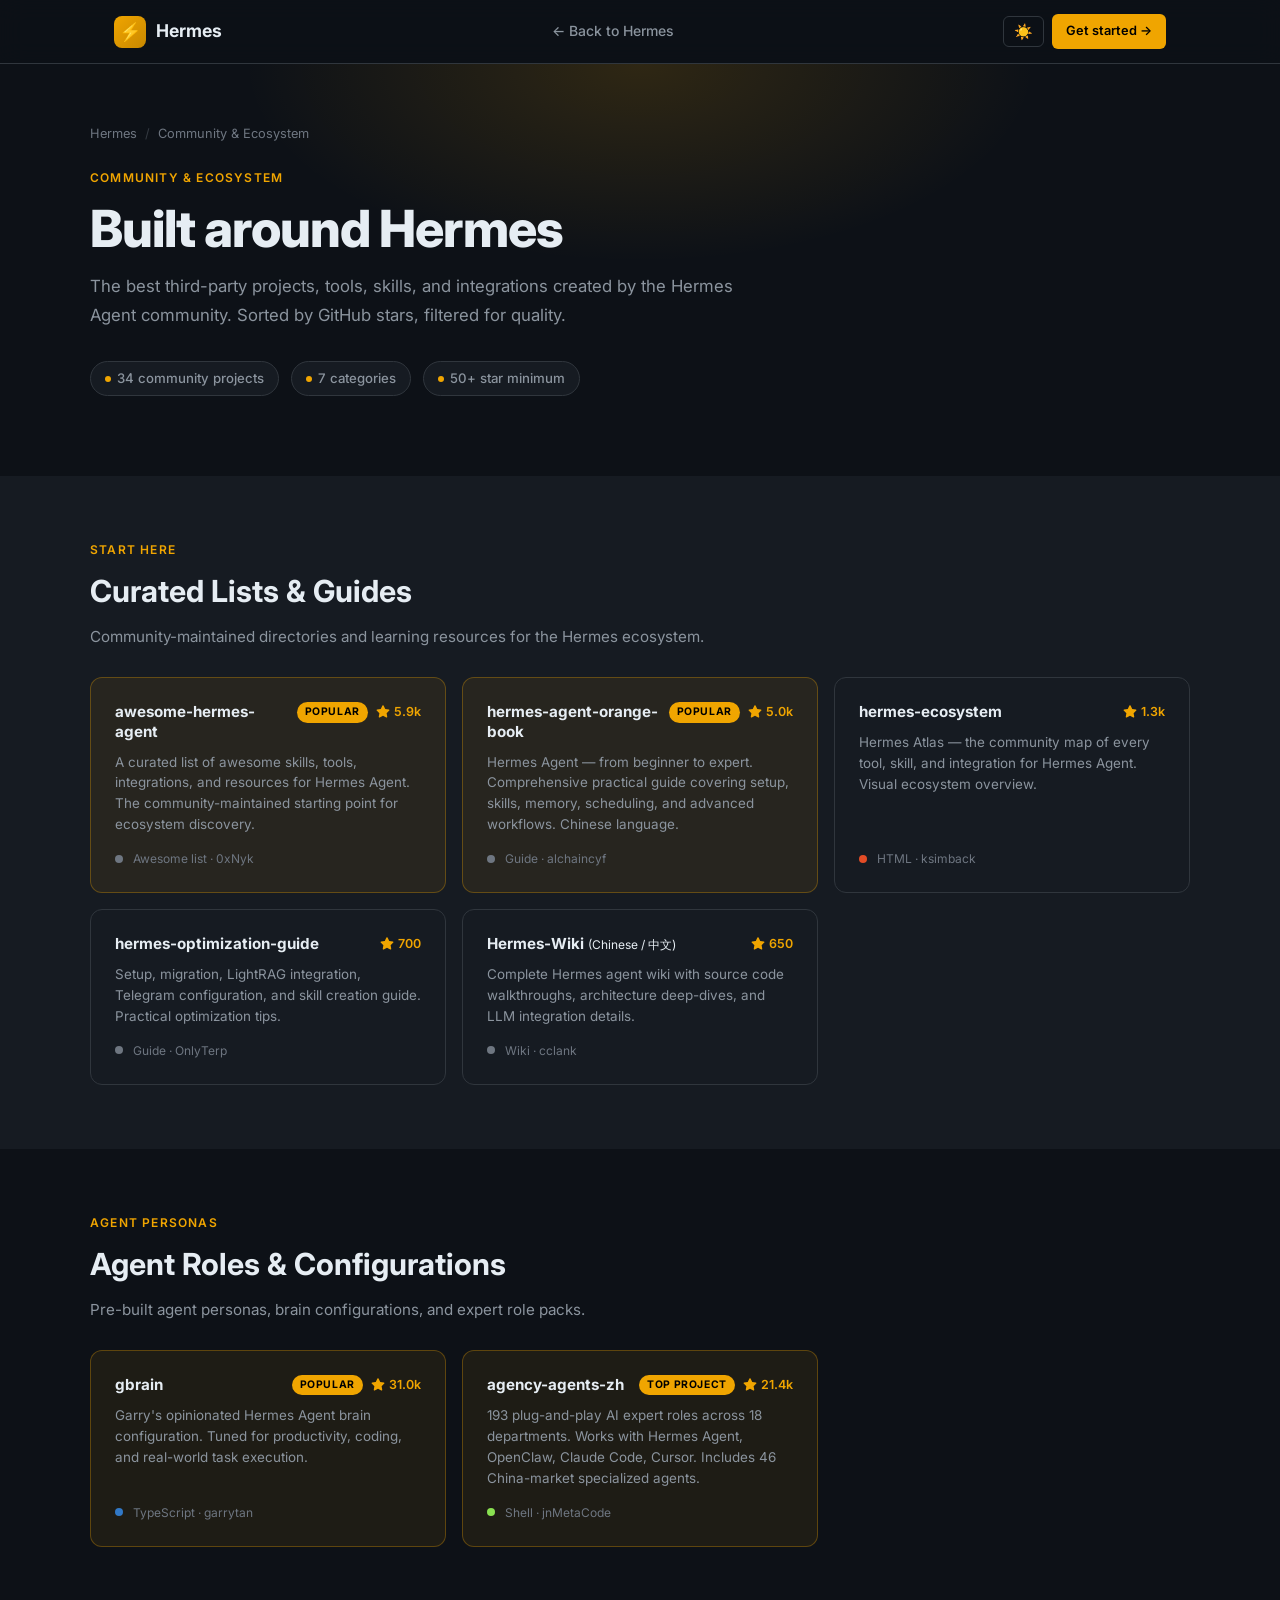
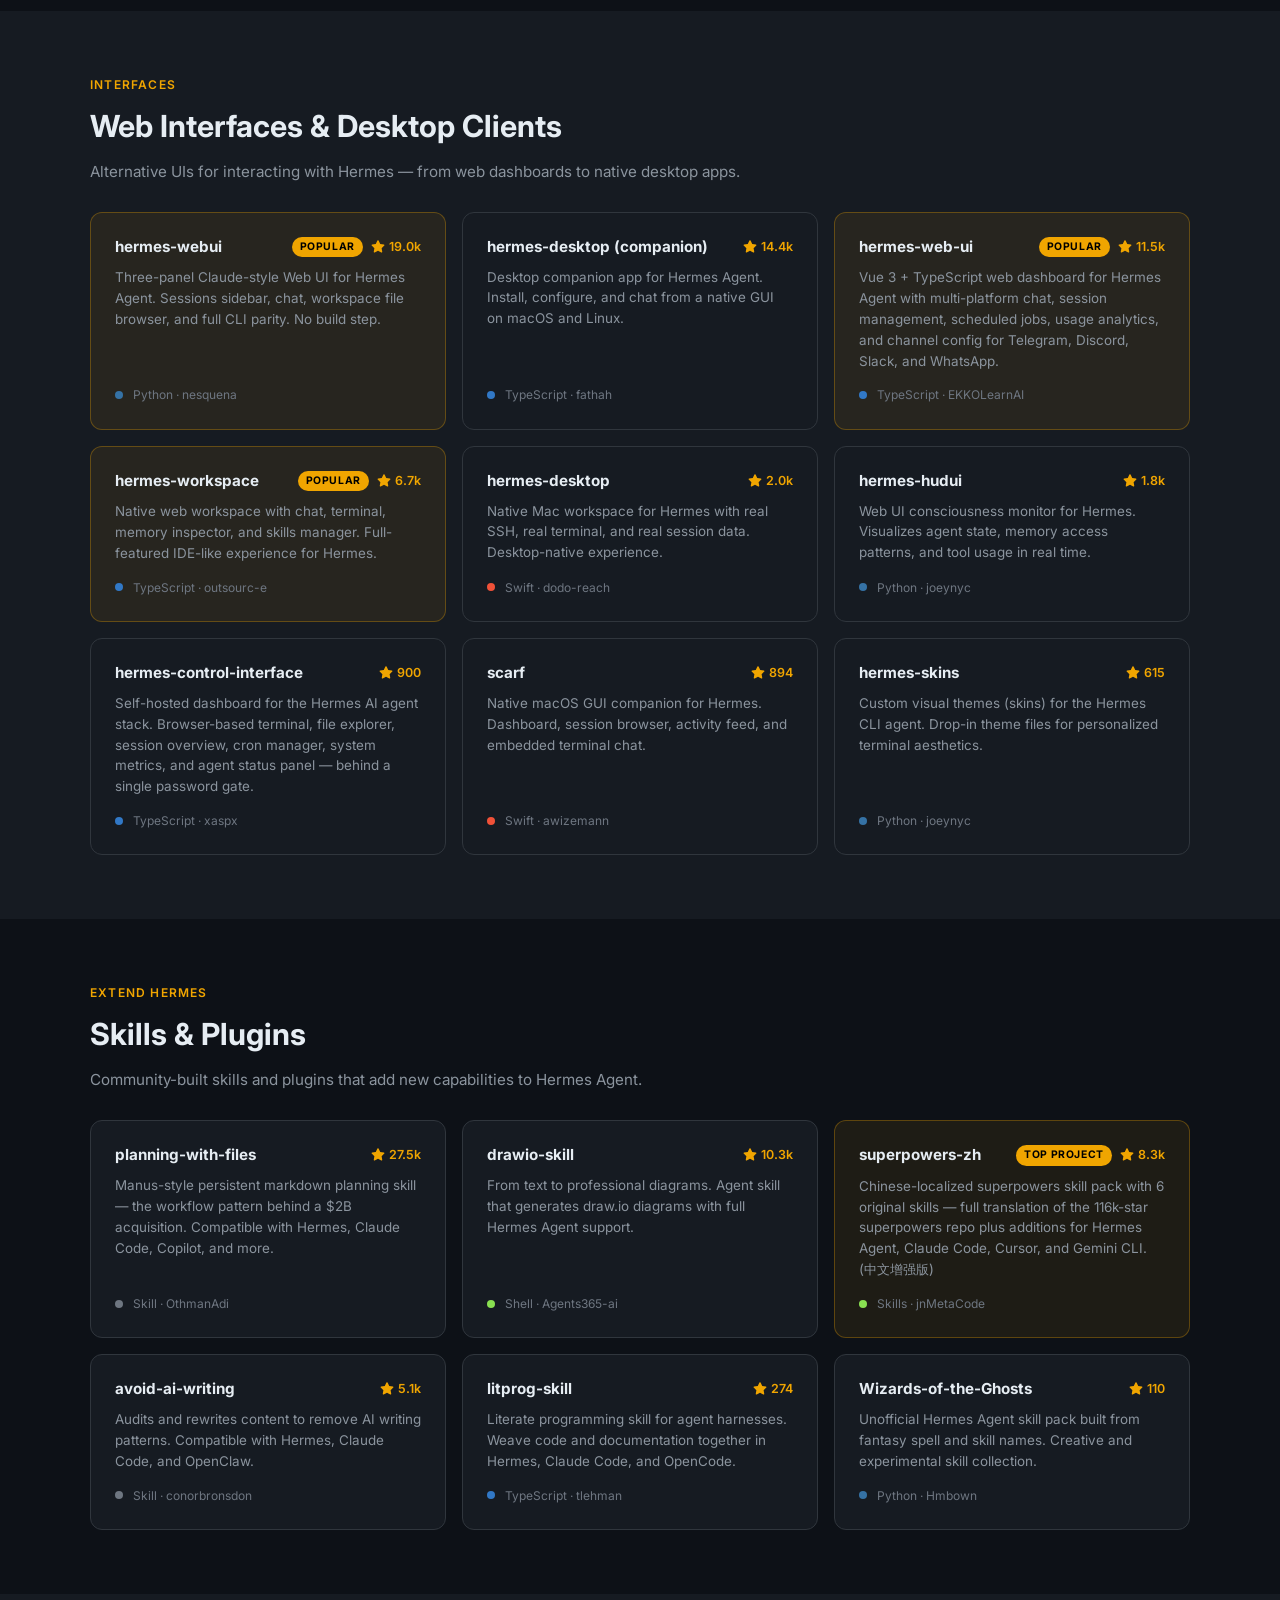
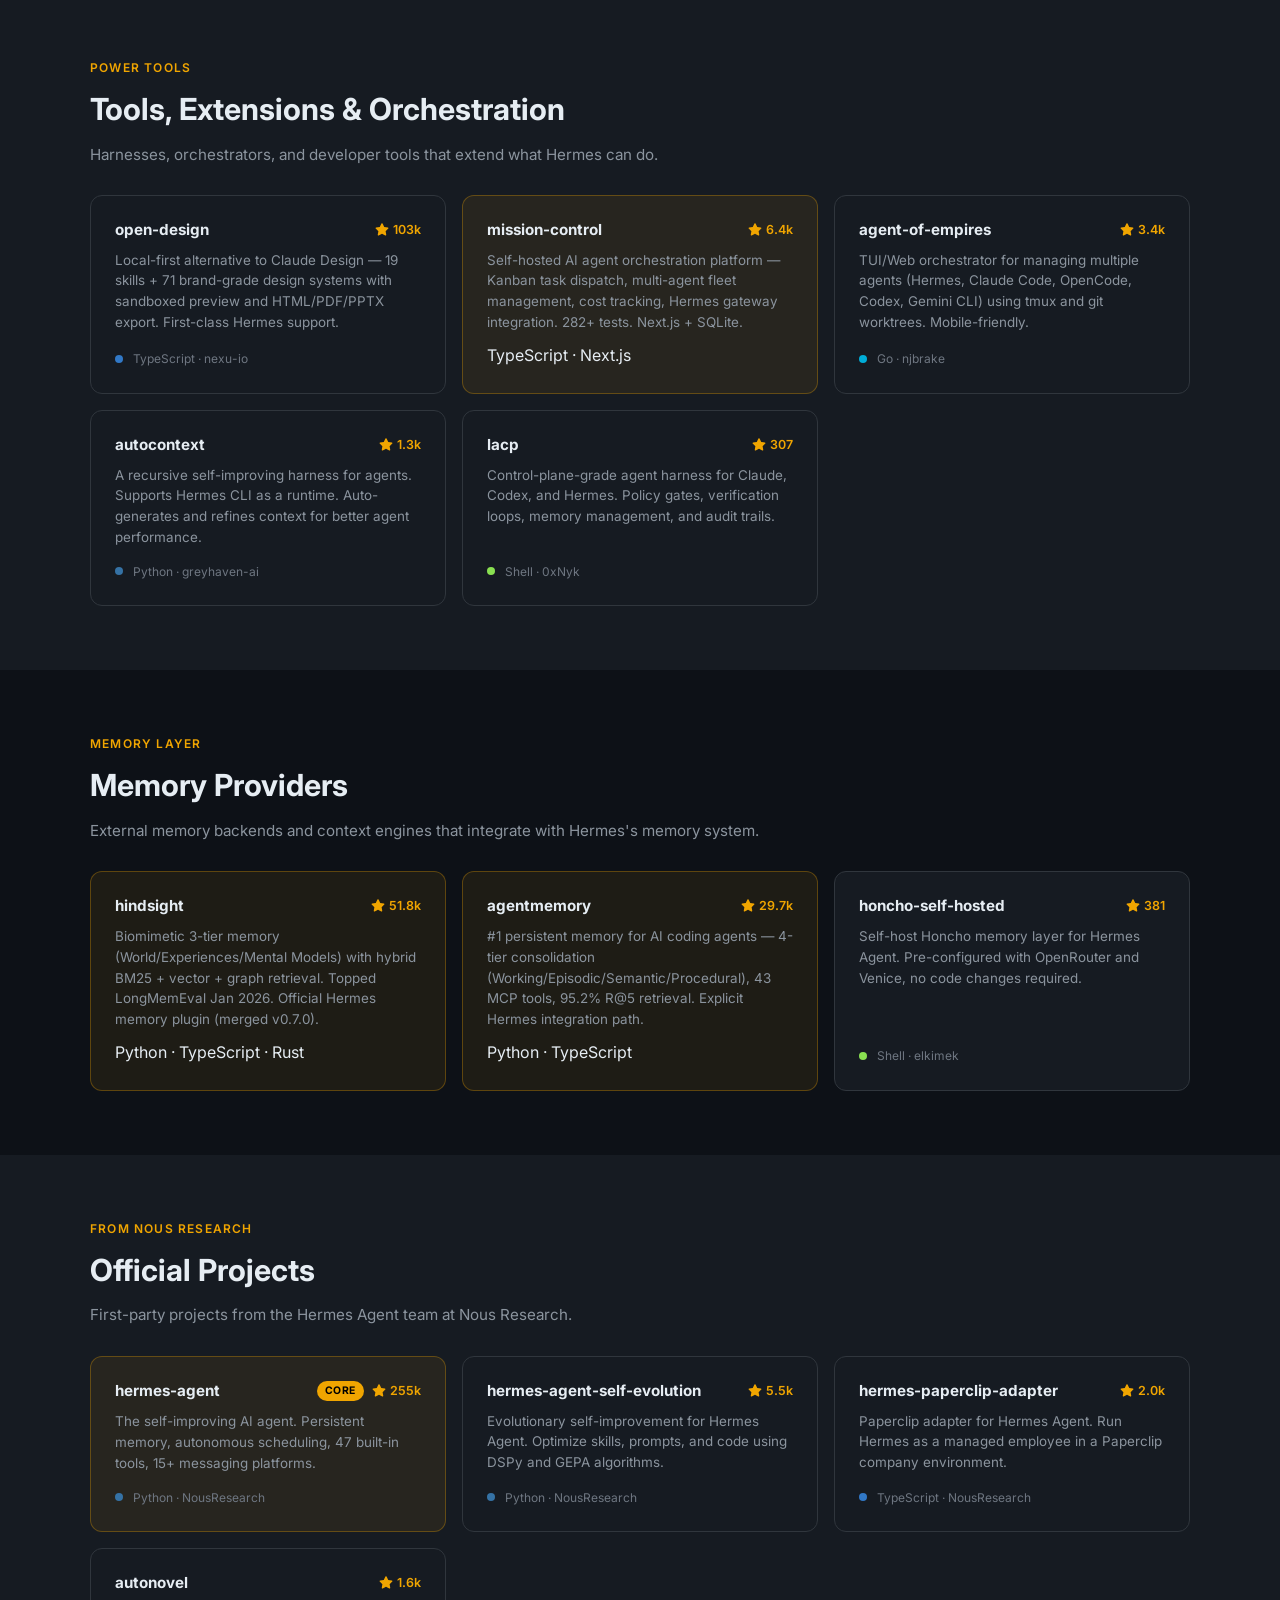
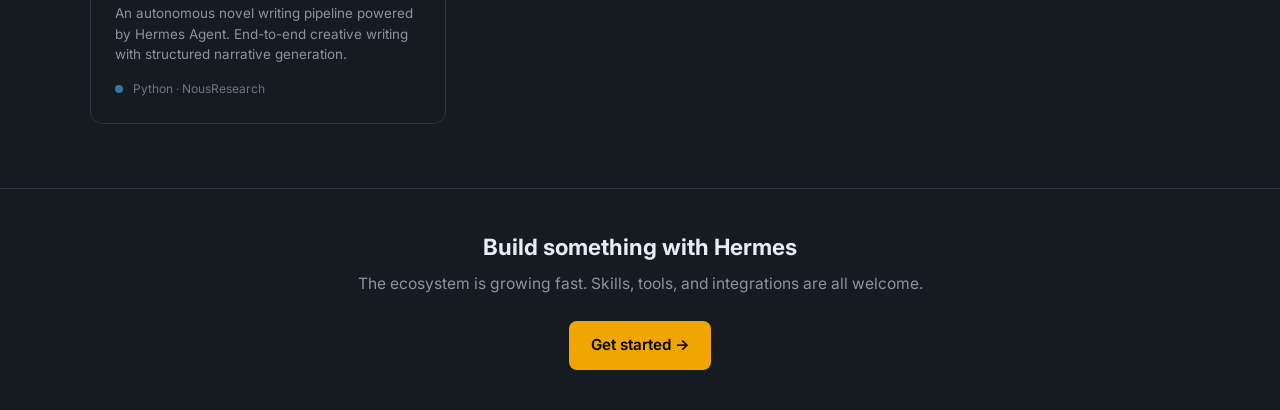
==== commit 730f9ce9: "docs(community): daily star count refresh + re-sort by stars" ====
--- a/community/index.html
+++ b/community/index.html
@@ -281,7 +281,7 @@
         <a href="https://github.com/cclank/Hermes-Wiki" target="_blank" rel="noopener" class="project-card">
           <div class="project-header">
             <div class="project-name">Hermes-Wiki <span style="font-weight: normal; font-size: 12px;">(Chinese / 中文)</span></div>
-            <span class="project-stars"><svg viewBox="0 0 16 16"><path d="M8 .25a.75.75 0 0 1 .673.418l1.882 3.815 4.21.612a.75.75 0 0 1 .416 1.279l-3.046 2.97.719 4.192a.75.75 0 0 1-1.088.791L8 12.347l-3.766 1.98a.75.75 0 0 1-1.088-.79l.72-4.194L.818 6.374a.75.75 0 0 1 .416-1.28l4.21-.611L7.327.668A.75.75 0 0 1 8 .25z"/></svg>651</span>
+            <span class="project-stars"><svg viewBox="0 0 16 16"><path d="M8 .25a.75.75 0 0 1 .673.418l1.882 3.815 4.21.612a.75.75 0 0 1 .416 1.279l-3.046 2.97.719 4.192a.75.75 0 0 1-1.088.791L8 12.347l-3.766 1.98a.75.75 0 0 1-1.088-.79l.72-4.194L.818 6.374a.75.75 0 0 1 .416-1.28l4.21-.611L7.327.668A.75.75 0 0 1 8 .25z"/></svg>650</span>
           </div>
           <div class="project-desc">Complete Hermes agent wiki with source code walkthroughs, architecture deep-dives, and LLM integration details.</div>
           <div class="project-meta"><span class="lang-dot lang-docs"></span> Wiki &middot; cclank</div>
@@ -388,7 +388,7 @@
         <a href="https://github.com/awizemann/scarf" target="_blank" rel="noopener" class="project-card">
           <div class="project-header">
             <div class="project-name">scarf</div>
-            <span class="project-stars"><svg viewBox="0 0 16 16"><path d="M8 .25a.75.75 0 0 1 .673.418l1.882 3.815 4.21.612a.75.75 0 0 1 .416 1.279l-3.046 2.97.719 4.192a.75.75 0 0 1-1.088.791L8 12.347l-3.766 1.98a.75.75 0 0 1-1.088-.79l.72-4.194L.818 6.374a.75.75 0 0 1 .416-1.28l4.21-.611L7.327.668A.75.75 0 0 1 8 .25z"/></svg>892</span>
+            <span class="project-stars"><svg viewBox="0 0 16 16"><path d="M8 .25a.75.75 0 0 1 .673.418l1.882 3.815 4.21.612a.75.75 0 0 1 .416 1.279l-3.046 2.97.719 4.192a.75.75 0 0 1-1.088.791L8 12.347l-3.766 1.98a.75.75 0 0 1-1.088-.79l.72-4.194L.818 6.374a.75.75 0 0 1 .416-1.28l4.21-.611L7.327.668A.75.75 0 0 1 8 .25z"/></svg>894</span>
           </div>
           <div class="project-desc">Native macOS GUI companion for Hermes. Dashboard, session browser, activity feed, and embedded terminal chat.</div>
           <div class="project-meta"><span class="lang-dot lang-swift"></span> Swift &middot; awizemann</div>
@@ -396,7 +396,7 @@
         <a href="https://github.com/joeynyc/hermes-skins" target="_blank" rel="noopener" class="project-card">
           <div class="project-header">
             <div class="project-name">hermes-skins</div>
-            <span class="project-stars"><svg viewBox="0 0 16 16"><path d="M8 .25a.75.75 0 0 1 .673.418l1.882 3.815 4.21.612a.75.75 0 0 1 .416 1.279l-3.046 2.97.719 4.192a.75.75 0 0 1-1.088.791L8 12.347l-3.766 1.98a.75.75 0 0 1-1.088-.79l.72-4.194L.818 6.374a.75.75 0 0 1 .416-1.28l4.21-.611L7.327.668A.75.75 0 0 1 8 .25z"/></svg>610</span>
+            <span class="project-stars"><svg viewBox="0 0 16 16"><path d="M8 .25a.75.75 0 0 1 .673.418l1.882 3.815 4.21.612a.75.75 0 0 1 .416 1.279l-3.046 2.97.719 4.192a.75.75 0 0 1-1.088.791L8 12.347l-3.766 1.98a.75.75 0 0 1-1.088-.79l.72-4.194L.818 6.374a.75.75 0 0 1 .416-1.28l4.21-.611L7.327.668A.75.75 0 0 1 8 .25z"/></svg>615</span>
           </div>
           <div class="project-desc">Custom visual themes (skins) for the Hermes CLI agent. Drop-in theme files for personalized terminal aesthetics.</div>
           <div class="project-meta"><span class="lang-dot lang-python"></span> Python &middot; joeynyc</div>
@@ -423,7 +423,7 @@
         <a href="https://github.com/Agents365-ai/drawio-skill" target="_blank" rel="noopener" class="project-card">
           <div class="project-header">
             <div class="project-name">drawio-skill</div>
-            <span class="project-stars"><svg viewBox="0 0 16 16"><path d="M8 .25a.75.75 0 0 1 .673.418l1.882 3.815 4.21.612a.75.75 0 0 1 .416 1.279l-3.046 2.97.719 4.192a.75.75 0 0 1-1.088.791L8 12.347l-3.766 1.98a.75.75 0 0 1-1.088-.79l.72-4.194L.818 6.374a.75.75 0 0 1 .416-1.28l4.21-.611L7.327.668A.75.75 0 0 1 8 .25z"/></svg>10.2k</span>
+            <span class="project-stars"><svg viewBox="0 0 16 16"><path d="M8 .25a.75.75 0 0 1 .673.418l1.882 3.815 4.21.612a.75.75 0 0 1 .416 1.279l-3.046 2.97.719 4.192a.75.75 0 0 1-1.088.791L8 12.347l-3.766 1.98a.75.75 0 0 1-1.088-.79l.72-4.194L.818 6.374a.75.75 0 0 1 .416-1.28l4.21-.611L7.327.668A.75.75 0 0 1 8 .25z"/></svg>10.3k</span>
           </div>
           <div class="project-desc">From text to professional diagrams. Agent skill that generates draw.io diagrams with full Hermes Agent support.</div>
           <div class="project-meta"><span class="lang-dot lang-shell"></span> Shell &middot; Agents365-ai</div>
@@ -448,7 +448,7 @@
         <a href="https://github.com/tlehman/litprog-skill" target="_blank" rel="noopener" class="project-card">
           <div class="project-header">
             <div class="project-name">litprog-skill</div>
-            <span class="project-stars"><svg viewBox="0 0 16 16"><path d="M8 .25a.75.75 0 0 1 .673.418l1.882 3.815 4.21.612a.75.75 0 0 1 .416 1.279l-3.046 2.97.719 4.192a.75.75 0 0 1-1.088.791L8 12.347l-3.766 1.98a.75.75 0 0 1-1.088-.79l.72-4.194L.818 6.374a.75.75 0 0 1 .416-1.28l4.21-.611L7.327.668A.75.75 0 0 1 8 .25z"/></svg>273</span>
+            <span class="project-stars"><svg viewBox="0 0 16 16"><path d="M8 .25a.75.75 0 0 1 .673.418l1.882 3.815 4.21.612a.75.75 0 0 1 .416 1.279l-3.046 2.97.719 4.192a.75.75 0 0 1-1.088.791L8 12.347l-3.766 1.98a.75.75 0 0 1-1.088-.79l.72-4.194L.818 6.374a.75.75 0 0 1 .416-1.28l4.21-.611L7.327.668A.75.75 0 0 1 8 .25z"/></svg>274</span>
           </div>
           <div class="project-desc">Literate programming skill for agent harnesses. Weave code and documentation together in Hermes, Claude Code, and OpenCode.</div>
           <div class="project-meta"><span class="lang-dot lang-ts"></span> TypeScript &middot; tlehman</div>
@@ -475,7 +475,7 @@
         <a href="https://github.com/nexu-io/open-design" target="_blank" rel="noopener" class="project-card">
           <div class="project-header">
             <div class="project-name">open-design</div>
-            <span class="project-stars"><svg viewBox="0 0 16 16"><path d="M8 .25a.75.75 0 0 1 .673.418l1.882 3.815 4.21.612a.75.75 0 0 1 .416 1.279l-3.046 2.97.719 4.192a.75.75 0 0 1-1.088.791L8 12.347l-3.766 1.98a.75.75 0 0 1-1.088-.79l.72-4.194L.818 6.374a.75.75 0 0 1 .416-1.28l4.21-.611L7.327.668A.75.75 0 0 1 8 .25z"/></svg>102k</span>
+            <span class="project-stars"><svg viewBox="0 0 16 16"><path d="M8 .25a.75.75 0 0 1 .673.418l1.882 3.815 4.21.612a.75.75 0 0 1 .416 1.279l-3.046 2.97.719 4.192a.75.75 0 0 1-1.088.791L8 12.347l-3.766 1.98a.75.75 0 0 1-1.088-.79l.72-4.194L.818 6.374a.75.75 0 0 1 .416-1.28l4.21-.611L7.327.668A.75.75 0 0 1 8 .25z"/></svg>103k</span>
           </div>
           <div class="project-desc">Local-first alternative to Claude Design — 19 skills + 71 brand-grade design systems with sandboxed preview and HTML/PDF/PPTX export. First-class Hermes support.</div>
           <div class="project-meta"><span class="lang-dot lang-ts"></span> TypeScript &middot; nexu-io</div>
@@ -507,7 +507,7 @@
         <a href="https://github.com/0xNyk/lacp" target="_blank" rel="noopener" class="project-card">
           <div class="project-header">
             <div class="project-name">lacp</div>
-            <span class="project-stars"><svg viewBox="0 0 16 16"><path d="M8 .25a.75.75 0 0 1 .673.418l1.882 3.815 4.21.612a.75.75 0 0 1 .416 1.279l-3.046 2.97.719 4.192a.75.75 0 0 1-1.088.791L8 12.347l-3.766 1.98a.75.75 0 0 1-1.088-.79l.72-4.194L.818 6.374a.75.75 0 0 1 .416-1.28l4.21-.611L7.327.668A.75.75 0 0 1 8 .25z"/></svg>306</span>
+            <span class="project-stars"><svg viewBox="0 0 16 16"><path d="M8 .25a.75.75 0 0 1 .673.418l1.882 3.815 4.21.612a.75.75 0 0 1 .416 1.279l-3.046 2.97.719 4.192a.75.75 0 0 1-1.088.791L8 12.347l-3.766 1.98a.75.75 0 0 1-1.088-.79l.72-4.194L.818 6.374a.75.75 0 0 1 .416-1.28l4.21-.611L7.327.668A.75.75 0 0 1 8 .25z"/></svg>307</span>
           </div>
           <div class="project-desc">Control-plane-grade agent harness for Claude, Codex, and Hermes. Policy gates, verification loops, memory management, and audit trails.</div>
           <div class="project-meta"><span class="lang-dot lang-shell"></span> Shell &middot; 0xNyk</div>
@@ -526,7 +526,7 @@
         <a href="https://github.com/vectorize-io/hindsight" target="_blank" rel="noopener" class="project-card featured">
           <div class="project-header">
             <div class="project-name">hindsight</div>
-            <span class="project-stars"><svg viewBox="0 0 16 16"><path d="M8 .25a.75.75 0 0 1 .673.418l1.882 3.815 4.21.612a.75.75 0 0 1 .416 1.279l-3.046 2.97.719 4.192a.75.75 0 0 1-1.088.791L8 12.347l-3.766 1.98a.75.75 0 0 1-1.088-.79l.72-4.194L.818 6.374a.75.75 0 0 1 .416-1.28l4.21-.611L7.327.668A.75.75 0 0 1 8 .25z"/></svg>51.3k</span>
+            <span class="project-stars"><svg viewBox="0 0 16 16"><path d="M8 .25a.75.75 0 0 1 .673.418l1.882 3.815 4.21.612a.75.75 0 0 1 .416 1.279l-3.046 2.97.719 4.192a.75.75 0 0 1-1.088.791L8 12.347l-3.766 1.98a.75.75 0 0 1-1.088-.79l.72-4.194L.818 6.374a.75.75 0 0 1 .416-1.28l4.21-.611L7.327.668A.75.75 0 0 1 8 .25z"/></svg>51.8k</span>
           </div>
           <div class="project-desc">Biomimetic 3-tier memory (World/Experiences/Mental Models) with hybrid BM25 + vector + graph retrieval. Topped LongMemEval Jan 2026. Official Hermes memory plugin (merged v0.7.0).</div>
           <div class="project-lang">Python · TypeScript · Rust</div>
@@ -542,7 +542,7 @@
         <a href="https://github.com/elkimek/honcho-self-hosted" target="_blank" rel="noopener" class="project-card">
           <div class="project-header">
             <div class="project-name">honcho-self-hosted</div>
-            <span class="project-stars"><svg viewBox="0 0 16 16"><path d="M8 .25a.75.75 0 0 1 .673.418l1.882 3.815 4.21.612a.75.75 0 0 1 .416 1.279l-3.046 2.97.719 4.192a.75.75 0 0 1-1.088.791L8 12.347l-3.766 1.98a.75.75 0 0 1-1.088-.79l.72-4.194L.818 6.374a.75.75 0 0 1 .416-1.28l4.21-.611L7.327.668A.75.75 0 0 1 8 .25z"/></svg>380</span>
+            <span class="project-stars"><svg viewBox="0 0 16 16"><path d="M8 .25a.75.75 0 0 1 .673.418l1.882 3.815 4.21.612a.75.75 0 0 1 .416 1.279l-3.046 2.97.719 4.192a.75.75 0 0 1-1.088.791L8 12.347l-3.766 1.98a.75.75 0 0 1-1.088-.79l.72-4.194L.818 6.374a.75.75 0 0 1 .416-1.28l4.21-.611L7.327.668A.75.75 0 0 1 8 .25z"/></svg>381</span>
           </div>
           <div class="project-desc">Self-host Honcho memory layer for Hermes Agent. Pre-configured with OpenRouter and Venice, no code changes required.</div>
           <div class="project-meta"><span class="lang-dot lang-shell"></span> Shell &middot; elkimek</div>
